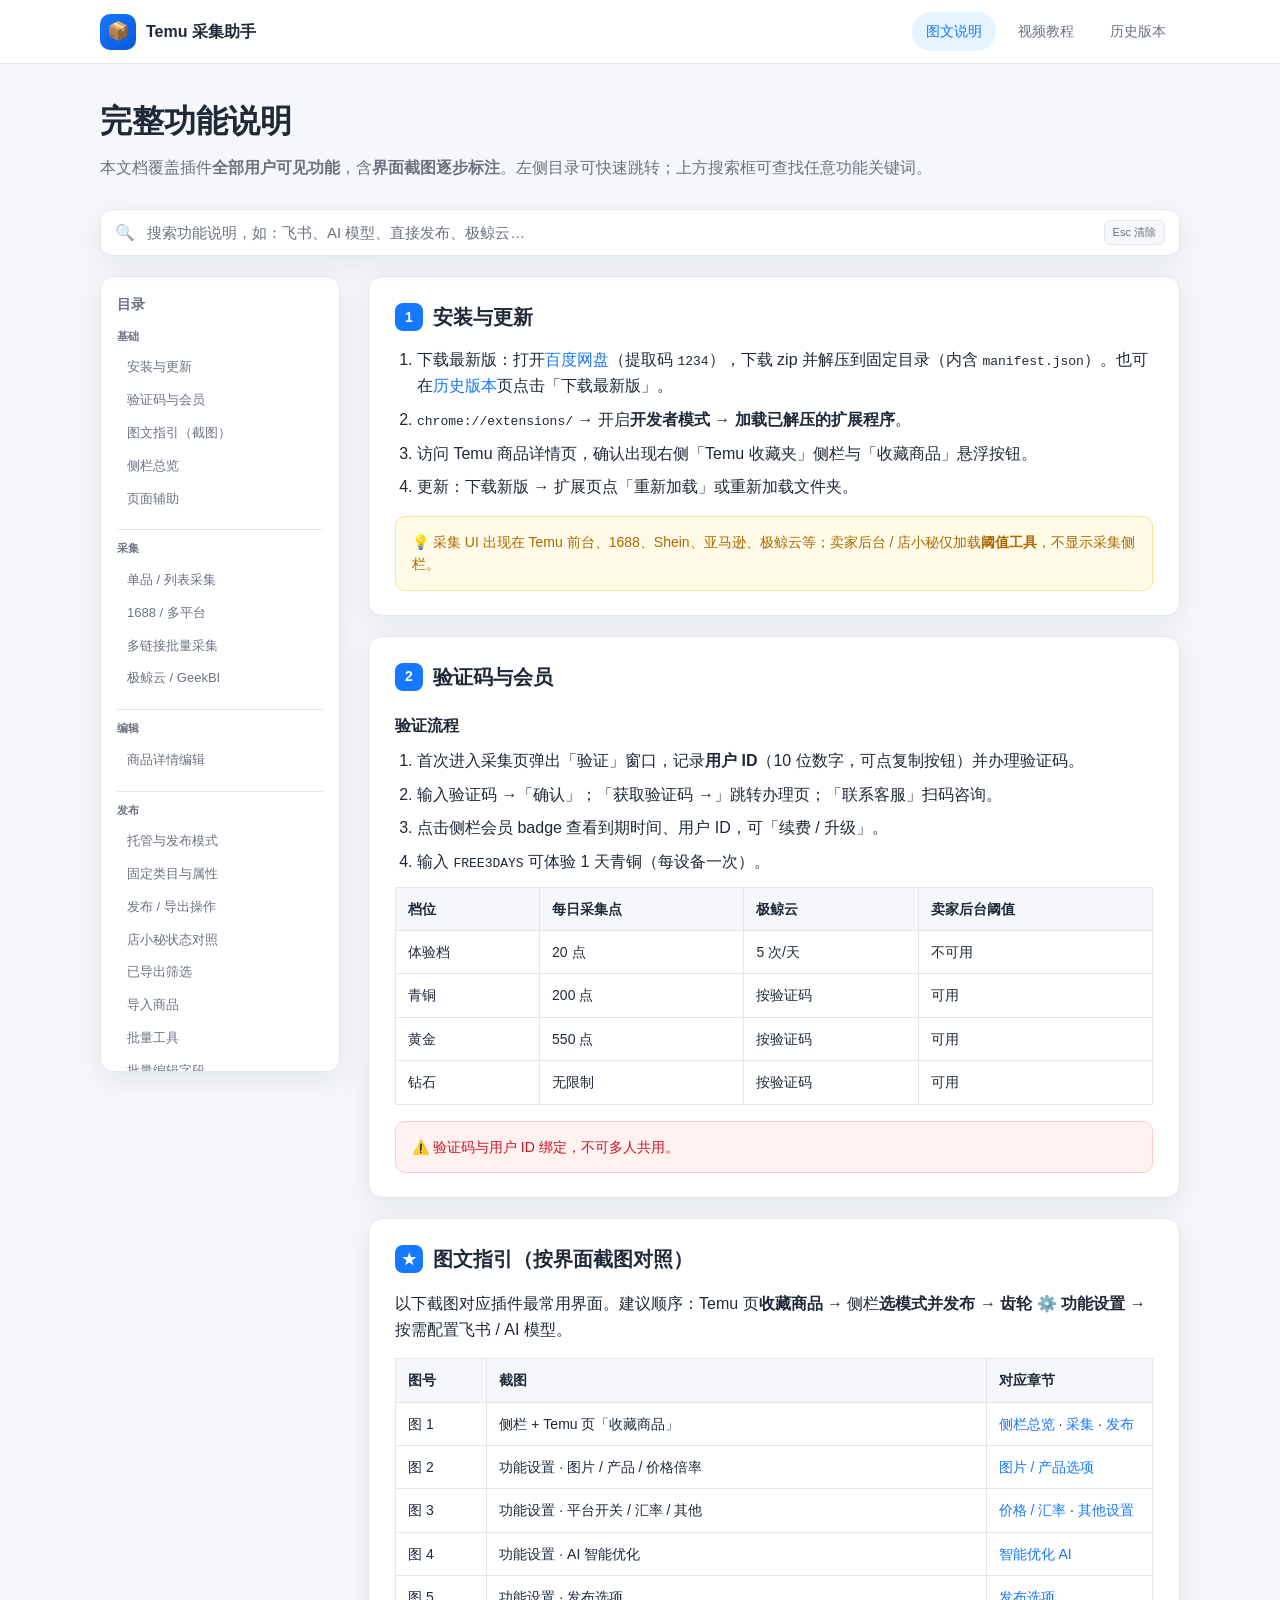
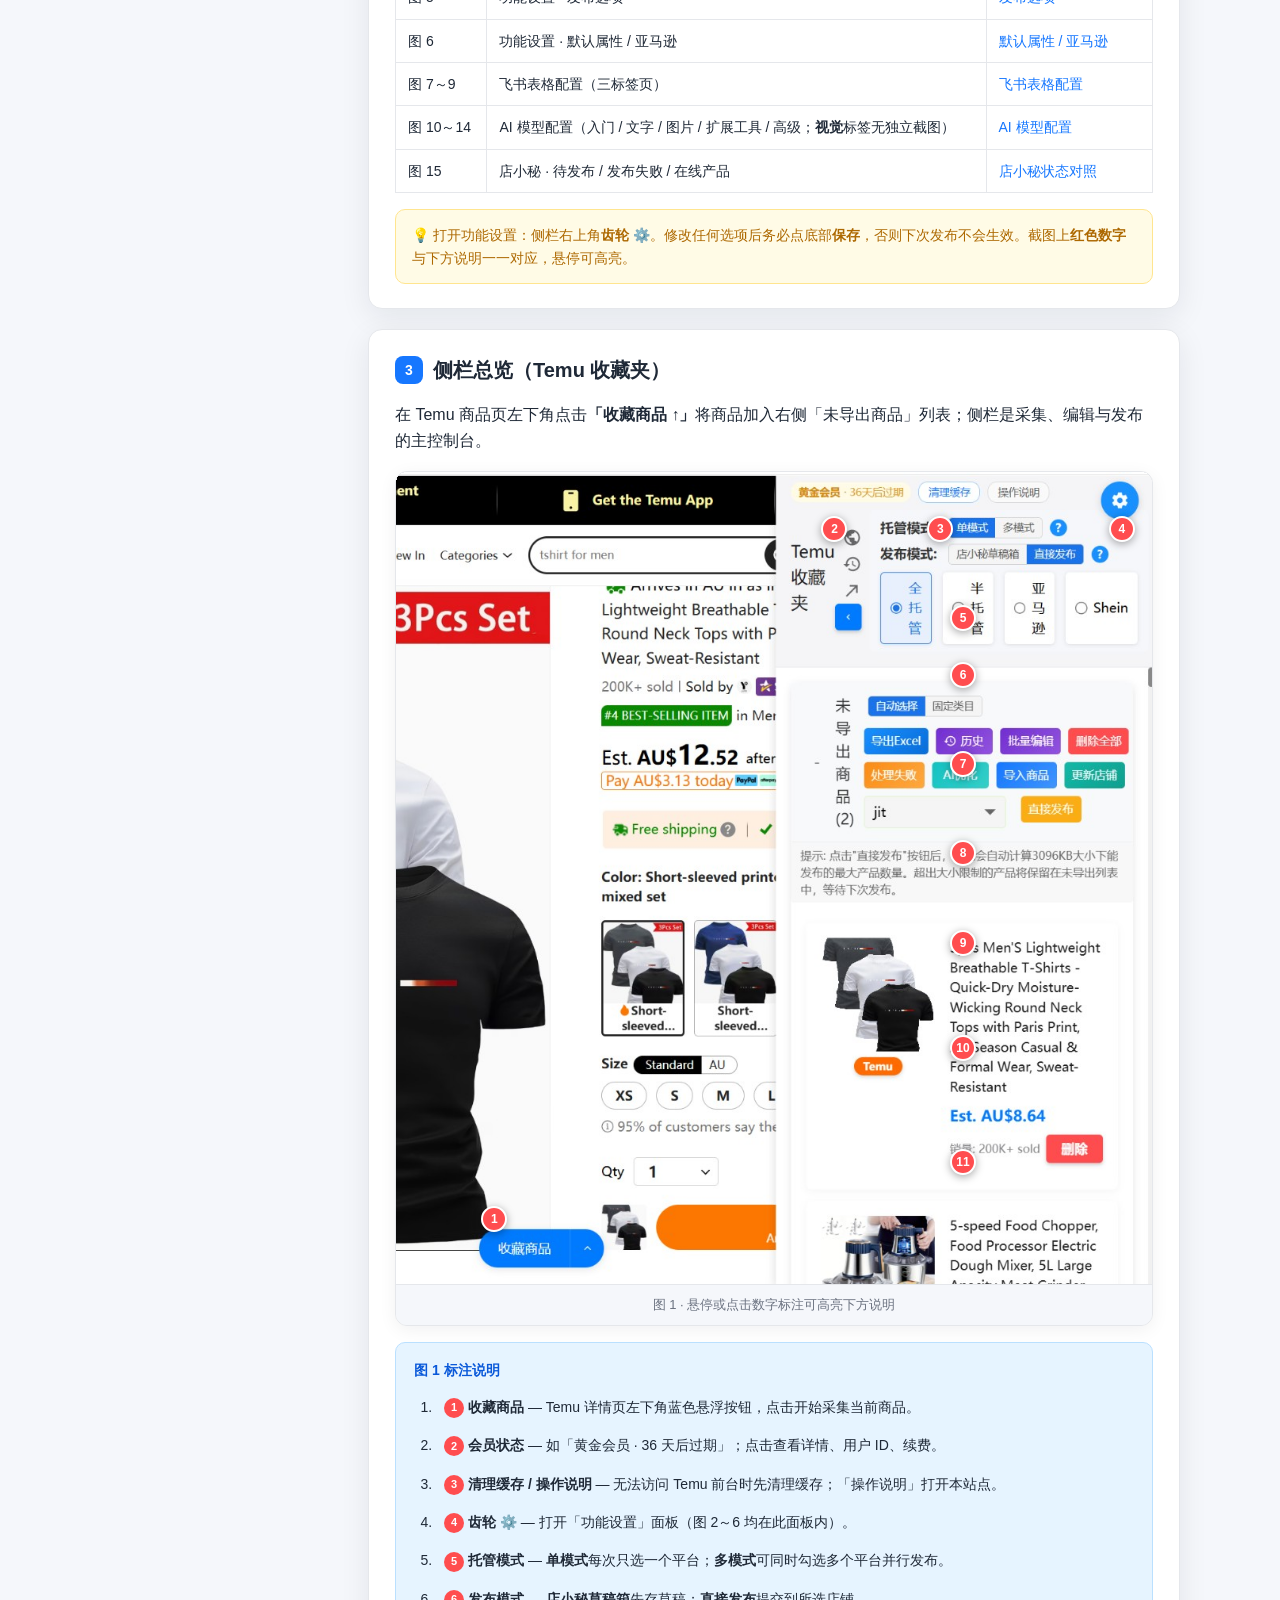
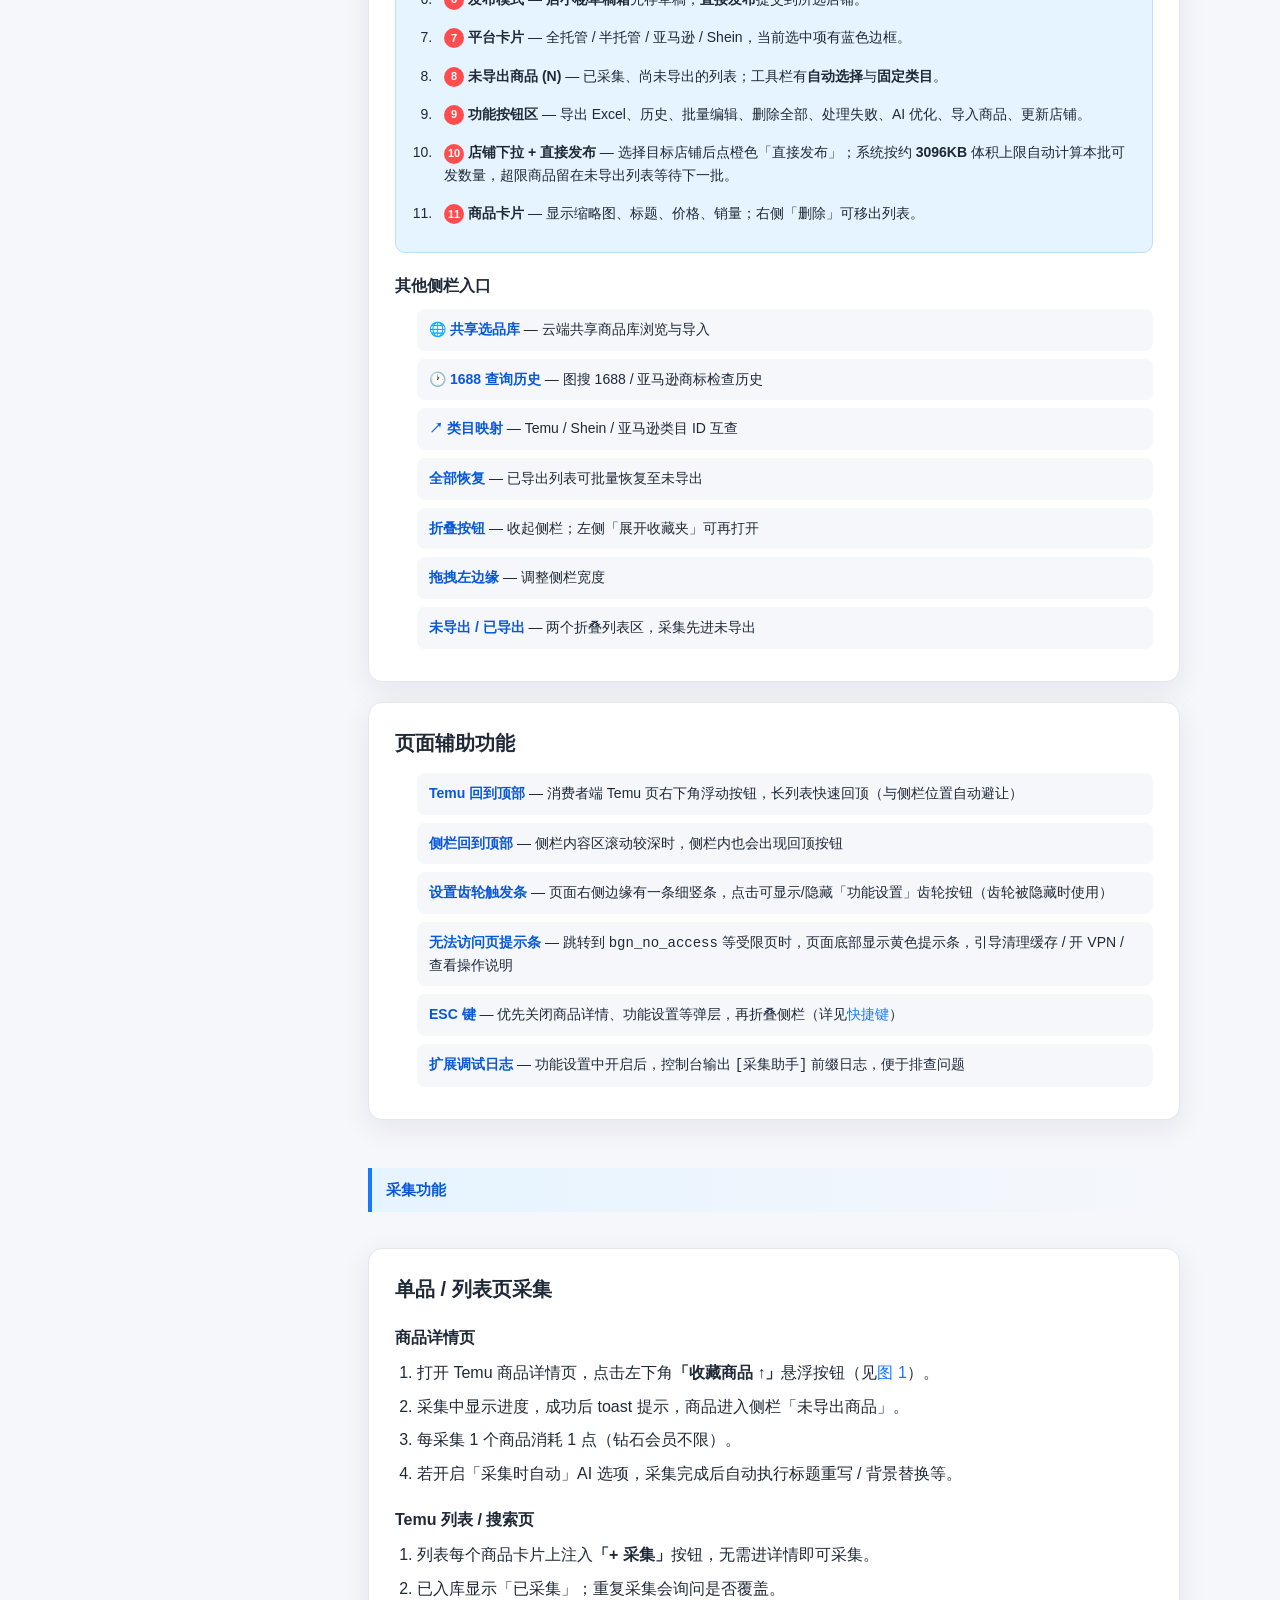
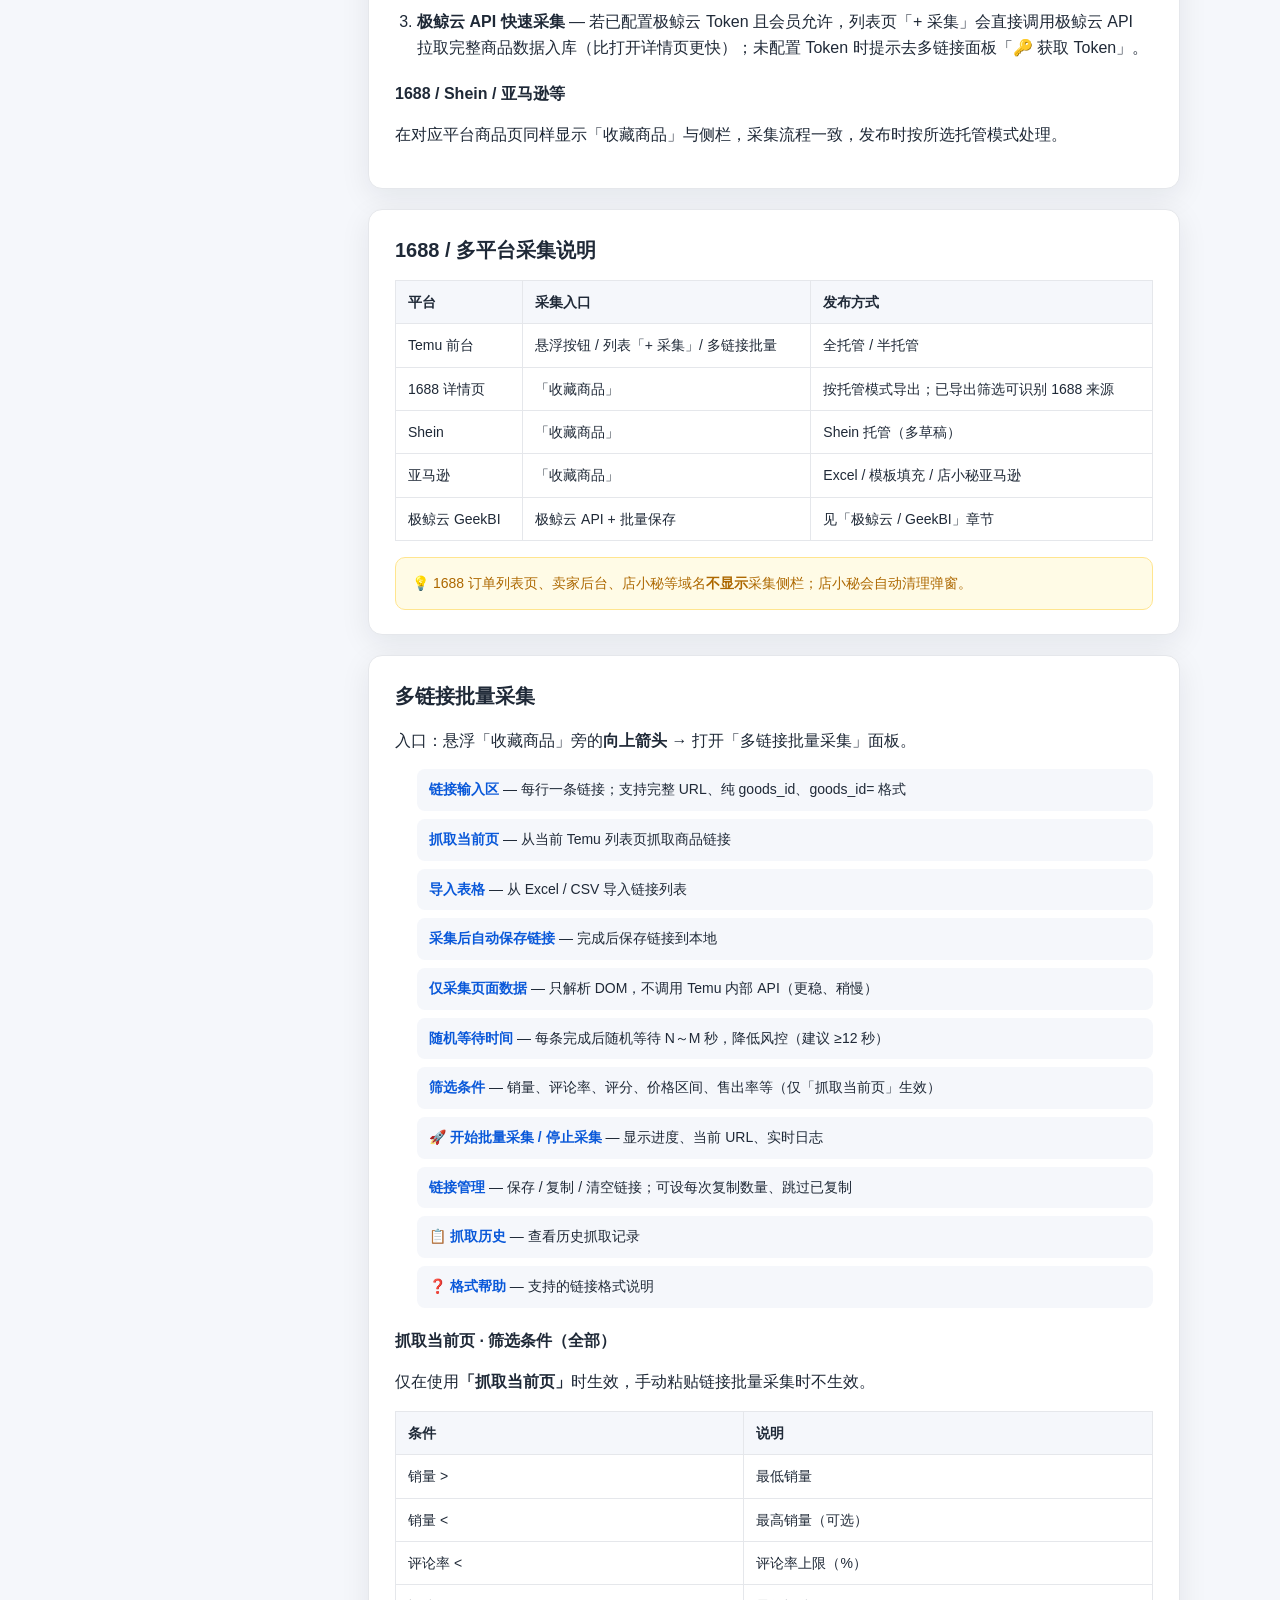
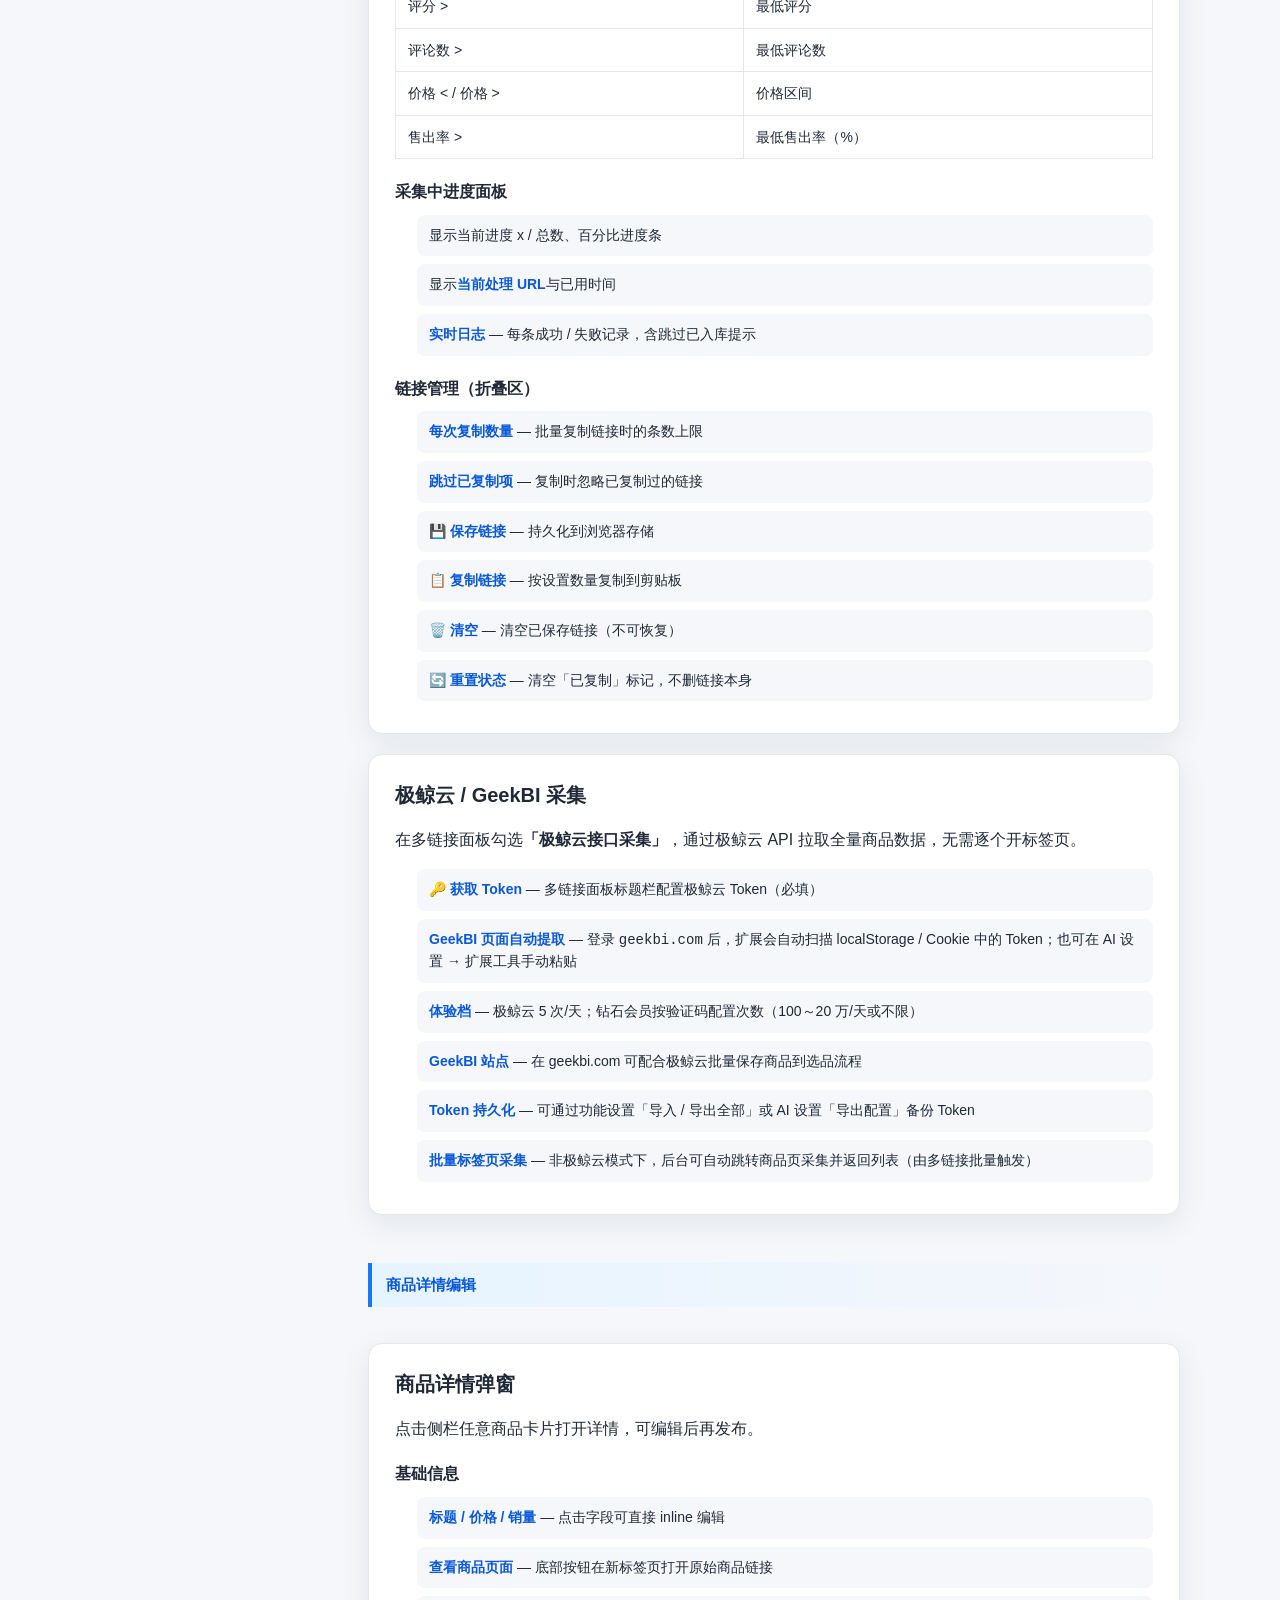
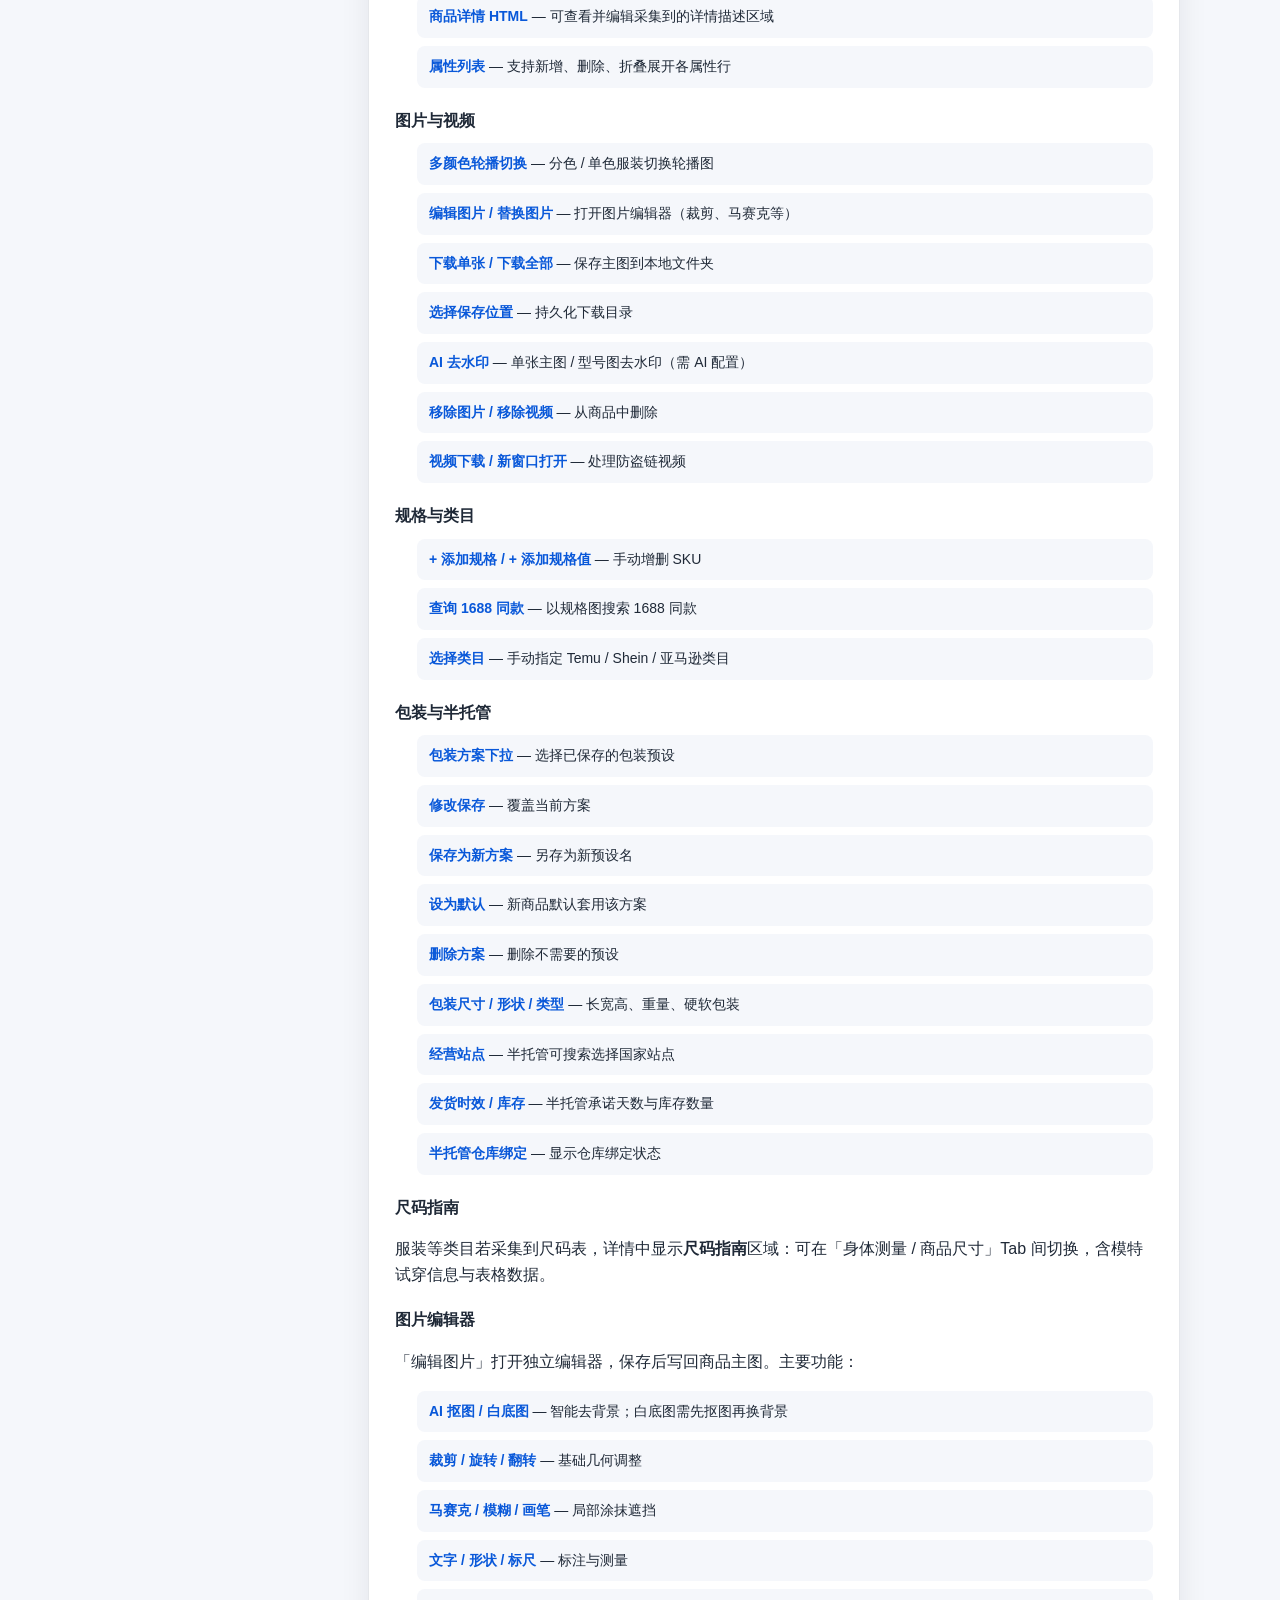
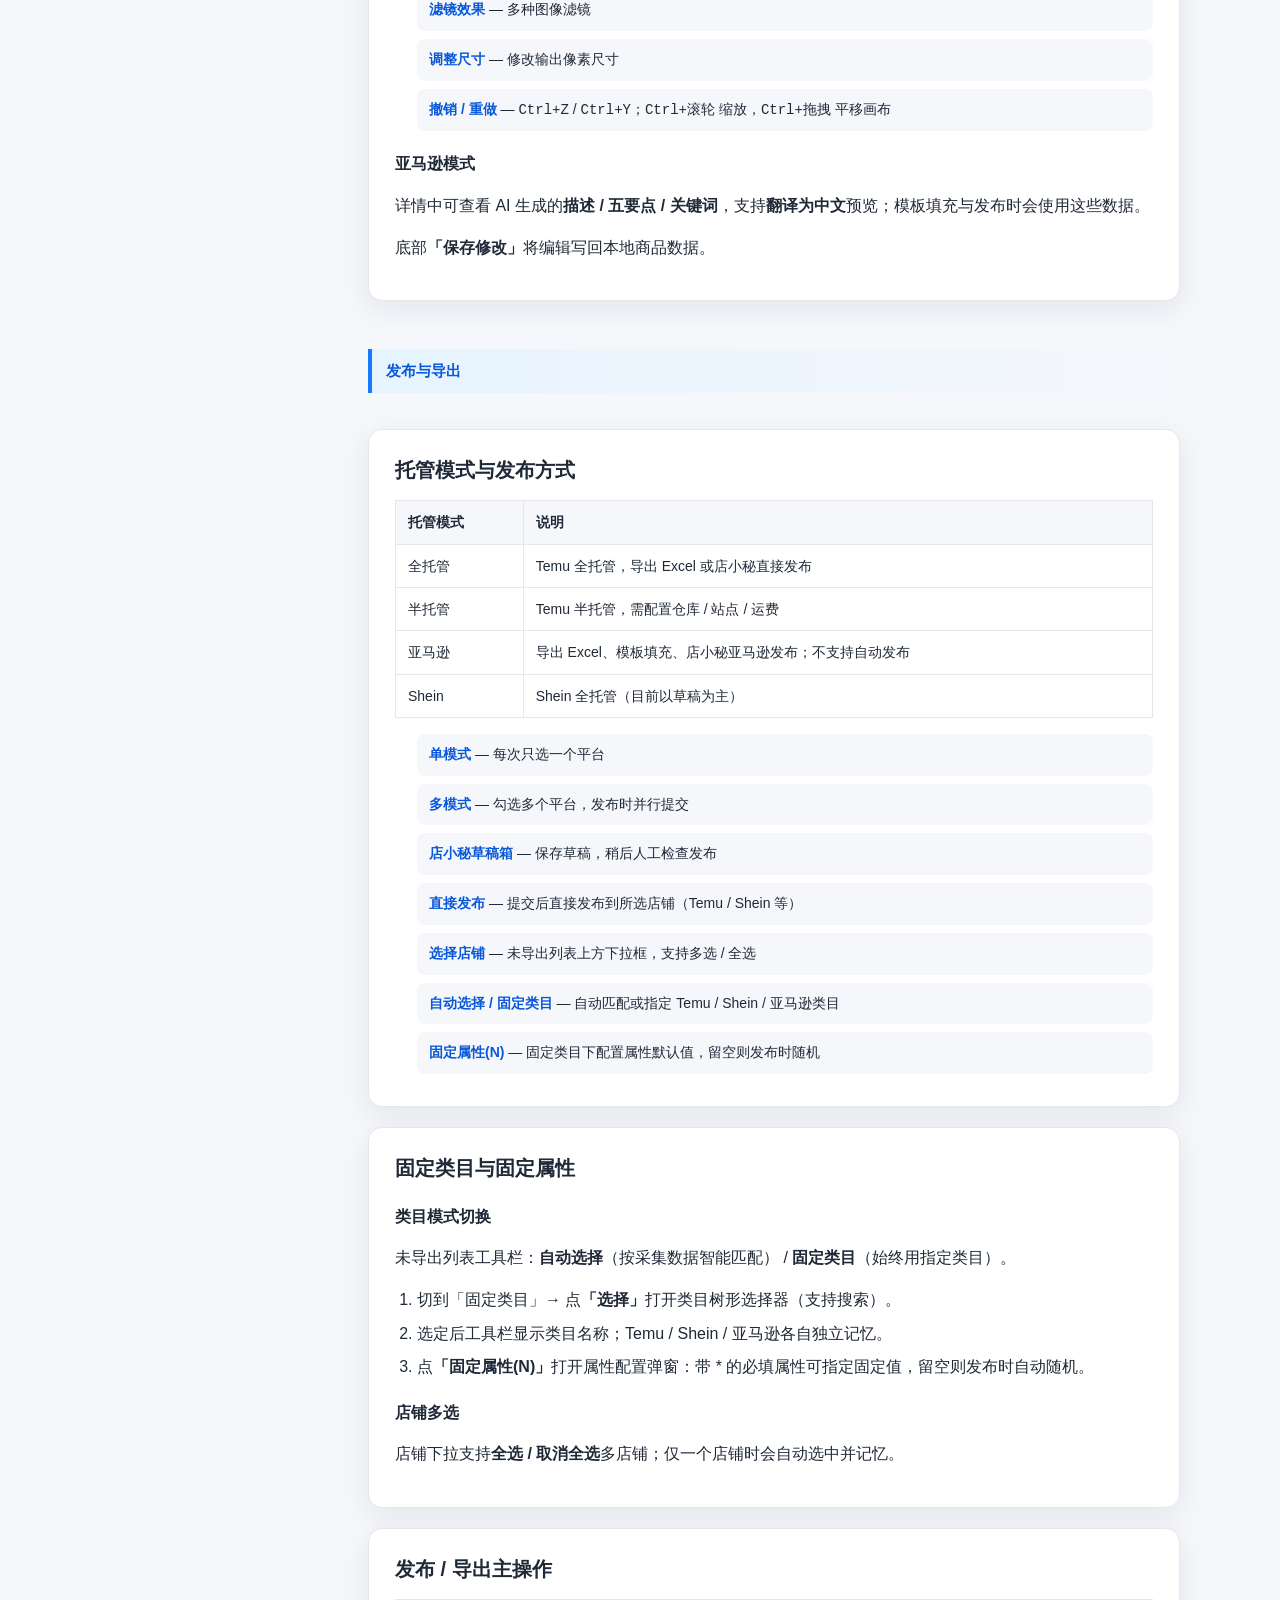
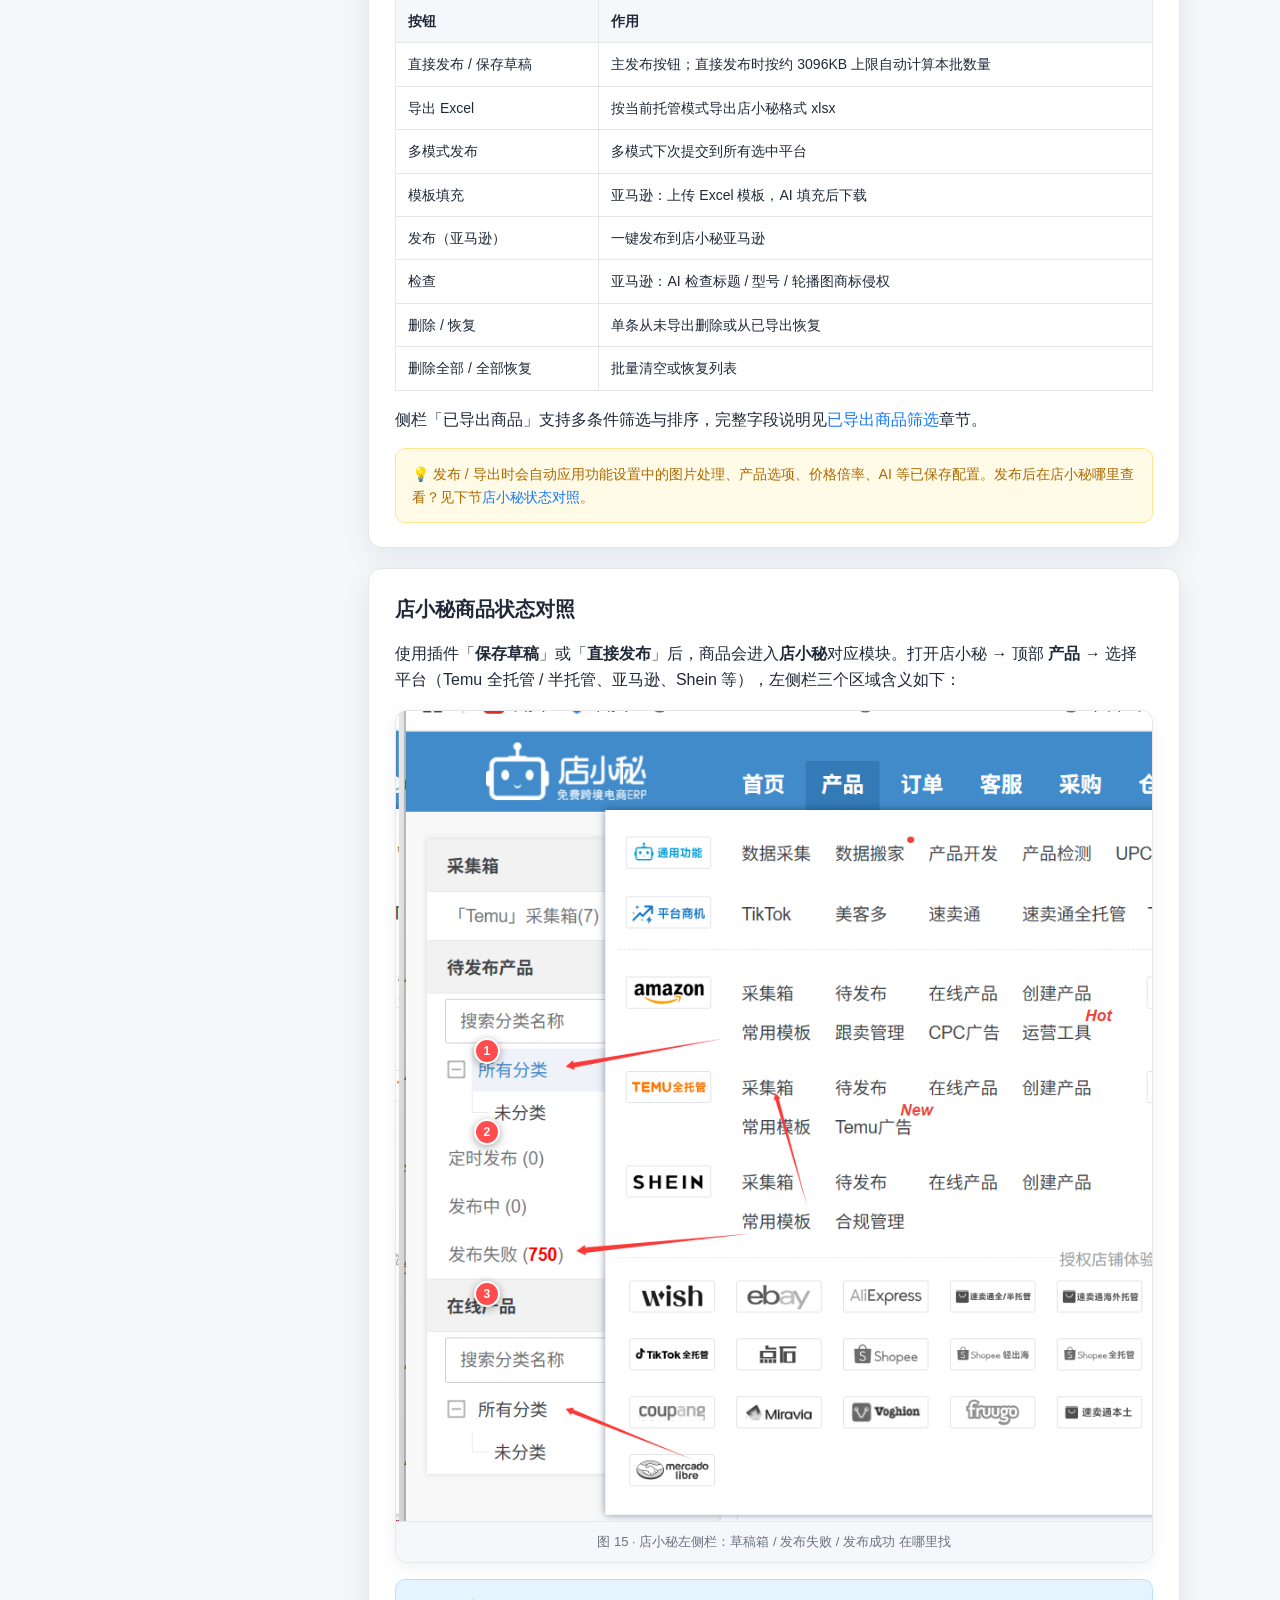
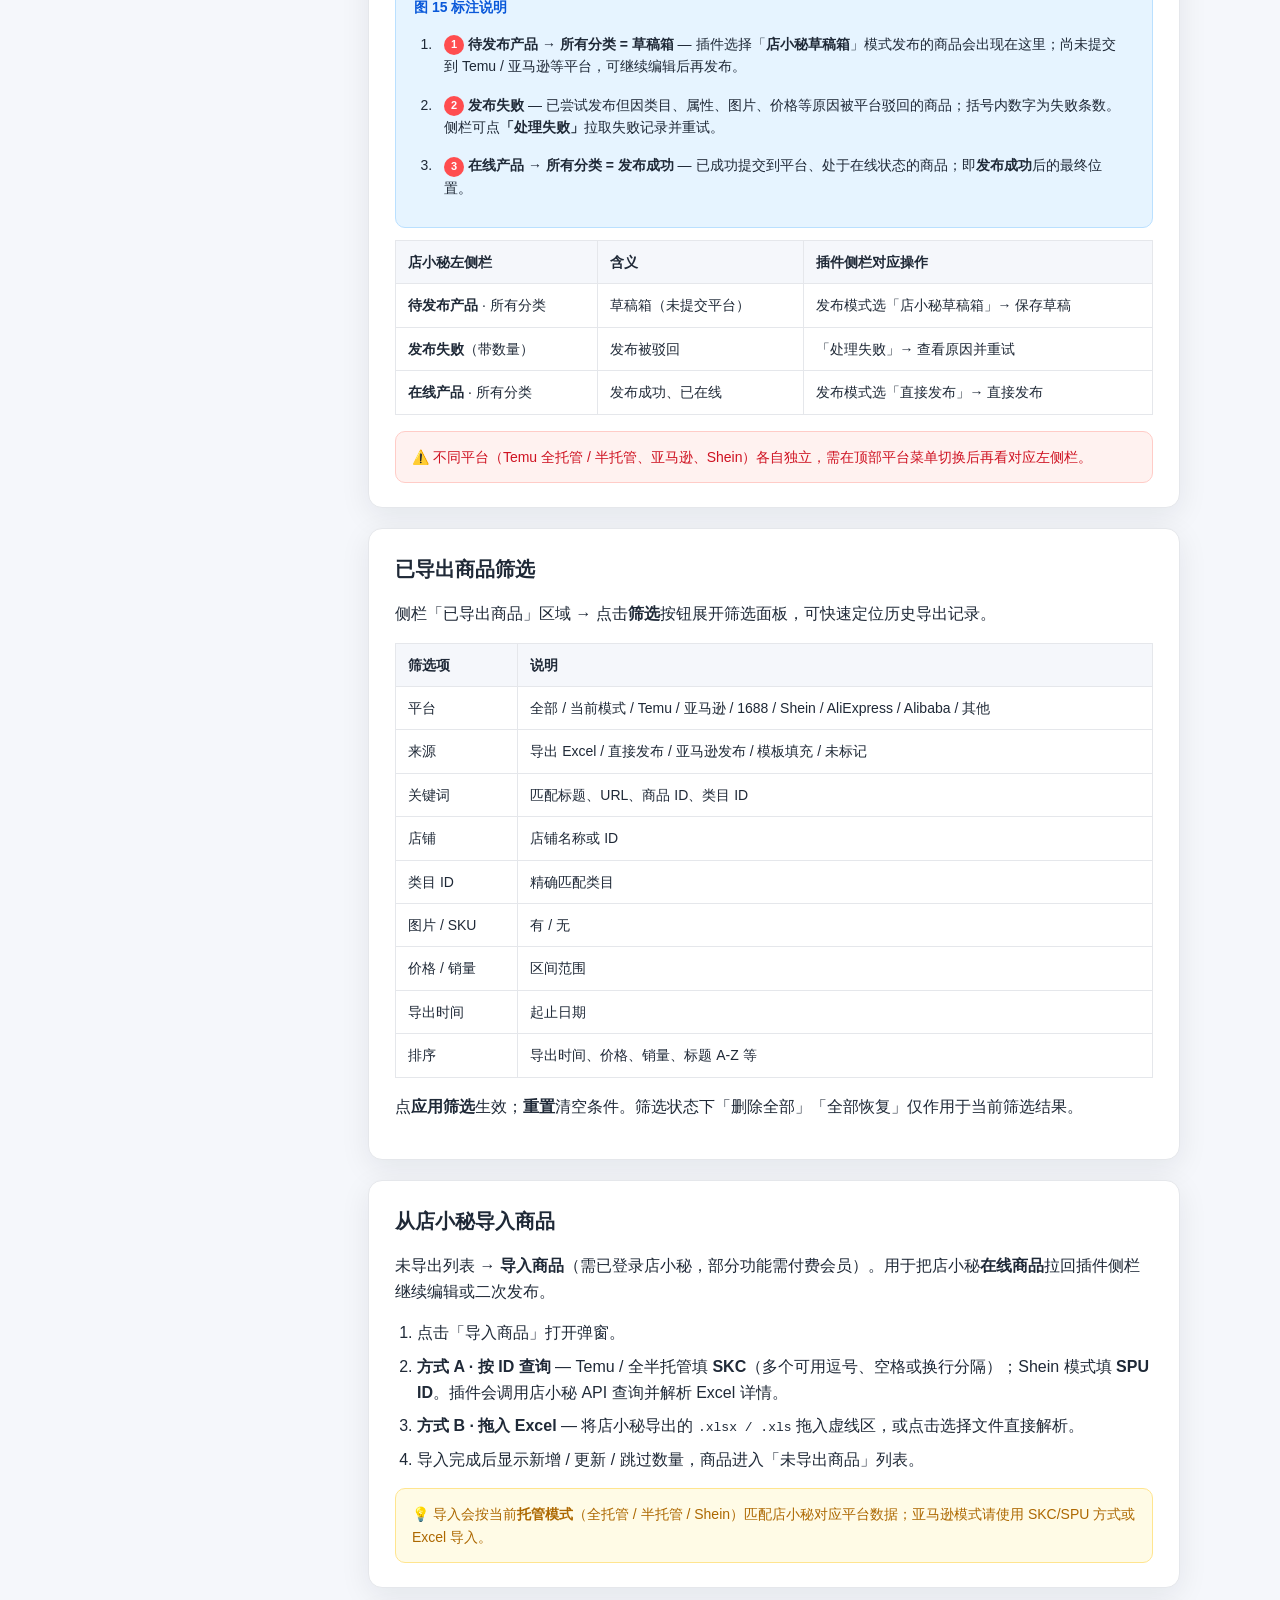
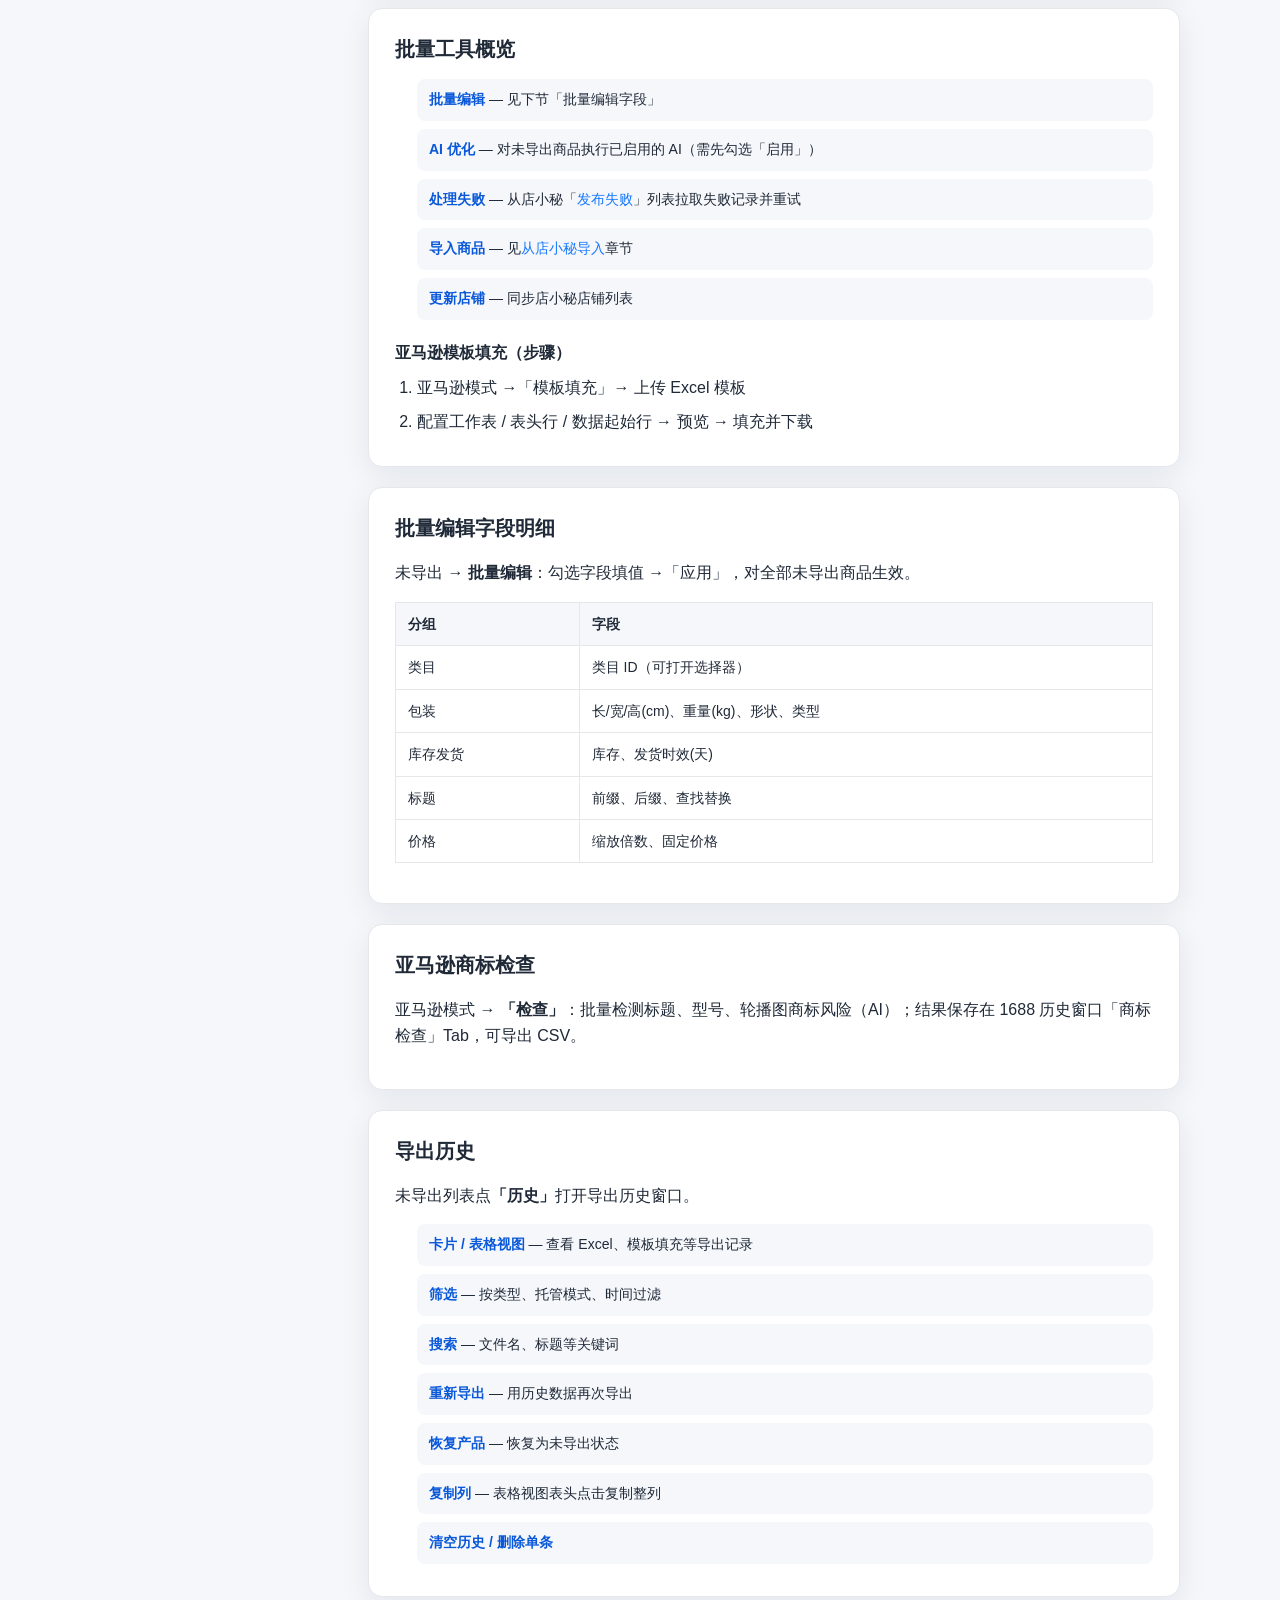
==== guide/article.html @ 50770551 "Initial commit: Temu 采集助手操作说明静态站点 用于 Cloudflare Pages 部署；视频文件保留在本地 assets/videos/。  Co-authored-by: " ====
<!DOCTYPE html>
<html lang="zh-CN">
<head>
  <meta charset="UTF-8" />
  <meta name="viewport" content="width=device-width, initial-scale=1.0" />
  <meta name="description" content="Temu 采集助手完整功能图文说明" />
  <title>完整功能说明 · Temu 采集助手</title>
  <link rel="stylesheet" href="../css/style.css" />
</head>
<body data-page="article">
  <header class="site-header">
    <div class="container">
      <a class="brand" href="../index.html">
        <span class="brand-icon">📦</span>
        <span>Temu 采集助手</span>
      </a>
      <nav class="nav-links">
        <a href="article.html" class="active">图文说明</a>
        <a href="video.html">视频教程</a>
        <a href="../versions/">历史版本</a>
      </nav>
    </div>
  </header>

  <main class="page-main">
    <div class="container">
      <h1 class="page-title">完整功能说明</h1>
      <p class="page-desc">本文档覆盖插件<strong>全部用户可见功能</strong>，含<strong>界面截图逐步标注</strong>。左侧目录可快速跳转；上方搜索框可查找任意功能关键词。</p>

      <div class="guide-search-wrap">
        <div class="guide-search">
          <span class="guide-search-icon" aria-hidden="true">🔍</span>
          <input type="search" id="guide-search-input" class="guide-search-input" placeholder="搜索功能说明，如：飞书、AI 模型、直接发布、极鲸云…" autocomplete="off" enterkeyhint="search" />
          <kbd class="guide-search-kbd">Esc 清除</kbd>
        </div>
        <div class="guide-search-results" id="guide-search-results" hidden></div>
      </div>

      <div class="guide-layout">
        <aside class="guide-toc">
          <h3>目录</h3>
          <div class="toc-group">基础</div>
          <a href="#install">安装与更新</a>
          <a href="#verify">验证码与会员</a>
          <a href="#guide-visual">图文指引（截图）</a>
          <a href="#sidebar">侧栏总览</a>
          <a href="#page-helpers">页面辅助</a>
          <div class="toc-group">采集</div>
          <a href="#collect-single">单品 / 列表采集</a>
          <a href="#collect-multiplatform">1688 / 多平台</a>
          <a href="#collect-batch">多链接批量采集</a>
          <a href="#geekbi">极鲸云 / GeekBI</a>
          <div class="toc-group">编辑</div>
          <a href="#detail">商品详情编辑</a>
          <div class="toc-group">发布</div>
          <a href="#publish-mode">托管与发布模式</a>
          <a href="#fixed-category">固定类目与属性</a>
          <a href="#publish-ops">发布 / 导出操作</a>
          <a href="#dianxiaomi-status">店小秘状态对照</a>
          <a href="#exported-filter">已导出筛选</a>
          <a href="#import-products">导入商品</a>
          <a href="#batch-ops">批量工具</a>
          <a href="#batch-edit-detail">批量编辑字段</a>
          <a href="#trademark-check">商标检查</a>
          <a href="#export-history">导出历史</a>
          <div class="toc-group">索引</div>
          <a href="#feature-index">功能覆盖索引</a>
          <div class="toc-group">设置</div>
          <a href="#settings-image">图片 / 产品选项</a>
          <a href="#settings-price">价格 / 汇率</a>
          <a href="#settings-ai">智能优化 AI</a>
          <a href="#settings-publish">发布选项</a>
          <a href="#settings-attr">默认属性 / 亚马逊</a>
          <a href="#settings-warehouse">半托仓库 / 飞书</a>
          <a href="#feishu-config">飞书表格配置</a>
          <a href="#settings-other">其他设置</a>
          <a href="#ai-panel">AI 模型配置</a>
          <div class="toc-group">工具</div>
          <a href="#product-library">共享选品库</a>
          <a href="#history-1688">1688 / 商标历史</a>
          <a href="#category-mapper">类目 ID 映射</a>
          <a href="#shortcuts">快捷键</a>
          <div class="toc-group">卖家后台</div>
          <a href="#threshold">申报价格阈值</a>
          <div class="toc-group">其他</div>
          <a href="#troubleshoot">常见问题</a>
        </aside>

        <div class="guide-content">

          <!-- ===== 基础 ===== -->
          <section class="guide-block" id="install" data-search="安装 下载 百度网盘 解压 加载扩展">
            <h2><span class="step-num">1</span>安装与更新</h2>
            <ol>
              <li>下载最新版：打开<a href="https://pan.baidu.com/s/1vOCE_M9bs8p2WjL3Edbl8A?pwd=1234" target="_blank" rel="noopener">百度网盘</a>（提取码 <code>1234</code>），下载 zip 并解压到固定目录（内含 <code>manifest.json</code>）。也可在<a href="../versions/">历史版本</a>页点击「下载最新版」。</li>
              <li><code>chrome://extensions/</code> → 开启<strong>开发者模式</strong> → <strong>加载已解压的扩展程序</strong>。</li>
              <li>访问 Temu 商品详情页，确认出现右侧「Temu 收藏夹」侧栏与「收藏商品」悬浮按钮。</li>
              <li>更新：下载新版 → 扩展页点「重新加载」或重新加载文件夹。</li>
            </ol>
            <div class="tip-box">💡 采集 UI 出现在 Temu 前台、1688、Shein、亚马逊、极鲸云等；卖家后台 / 店小秘仅加载<strong>阈值工具</strong>，不显示采集侧栏。</div>
          </section>

          <section class="guide-block" id="verify">
            <h2><span class="step-num">2</span>验证码与会员</h2>
            <h3 class="guide-sub">验证流程</h3>
            <ol>
              <li>首次进入采集页弹出「验证」窗口，记录<strong>用户 ID</strong>（10 位数字，可点复制按钮）并办理验证码。</li>
              <li>输入验证码 →「确认」；「获取验证码 →」跳转办理页；「联系客服」扫码咨询。</li>
              <li>点击侧栏会员 badge 查看到期时间、用户 ID，可「续费 / 升级」。</li>
              <li>输入 <code>FREE3DAYS</code> 可体验 1 天青铜（每设备一次）。</li>
            </ol>
            <table class="guide-table">
              <thead><tr><th>档位</th><th>每日采集点</th><th>极鲸云</th><th>卖家后台阈值</th></tr></thead>
              <tbody>
                <tr><td>体验档</td><td>20 点</td><td>5 次/天</td><td>不可用</td></tr>
                <tr><td>青铜</td><td>200 点</td><td>按验证码</td><td>可用</td></tr>
                <tr><td>黄金</td><td>550 点</td><td>按验证码</td><td>可用</td></tr>
                <tr><td>钻石</td><td>无限制</td><td>按验证码</td><td>可用</td></tr>
              </tbody>
            </table>
            <div class="warn-box">⚠️ 验证码与用户 ID 绑定，不可多人共用。</div>
          </section>

          <section class="guide-block" id="guide-visual">
            <h2><span class="step-num">★</span>图文指引（按界面截图对照）</h2>
            <p>以下截图对应插件最常用界面。建议顺序：Temu 页<strong>收藏商品</strong> → 侧栏<strong>选模式并发布</strong> → <strong>齿轮 ⚙️ 功能设置</strong> → 按需配置飞书 / AI 模型。</p>
            <table class="guide-table">
              <thead><tr><th>图号</th><th>截图</th><th>对应章节</th></tr></thead>
              <tbody>
                <tr><td>图 1</td><td>侧栏 + Temu 页「收藏商品」</td><td><a href="#sidebar">侧栏总览</a> · <a href="#collect-single">采集</a> · <a href="#publish-ops">发布</a></td></tr>
                <tr><td>图 2</td><td>功能设置 · 图片 / 产品 / 价格倍率</td><td><a href="#settings-image">图片 / 产品选项</a></td></tr>
                <tr><td>图 3</td><td>功能设置 · 平台开关 / 汇率 / 其他</td><td><a href="#settings-price">价格 / 汇率</a> · <a href="#settings-other">其他设置</a></td></tr>
                <tr><td>图 4</td><td>功能设置 · AI 智能优化</td><td><a href="#settings-ai">智能优化 AI</a></td></tr>
                <tr><td>图 5</td><td>功能设置 · 发布选项</td><td><a href="#settings-publish">发布选项</a></td></tr>
                <tr><td>图 6</td><td>功能设置 · 默认属性 / 亚马逊</td><td><a href="#settings-attr">默认属性 / 亚马逊</a></td></tr>
                <tr><td>图 7～9</td><td>飞书表格配置（三标签页）</td><td><a href="#feishu-config">飞书表格配置</a></td></tr>
                <tr><td>图 10～14</td><td>AI 模型配置（入门 / 文字 / 图片 / 扩展工具 / 高级；<strong>视觉</strong>标签无独立截图）</td><td><a href="#ai-panel">AI 模型配置</a></td></tr>
                <tr><td>图 15</td><td>店小秘 · 待发布 / 发布失败 / 在线产品</td><td><a href="#dianxiaomi-status">店小秘状态对照</a></td></tr>
              </tbody>
            </table>
            <div class="tip-box">💡 打开功能设置：侧栏右上角<strong>齿轮 ⚙️</strong>。修改任何选项后务必点底部<strong>保存</strong>，否则下次发布不会生效。截图上<strong>红色数字</strong>与下方说明一一对应，悬停可高亮。</div>
          </section>

          <section class="guide-block" id="sidebar">
            <h2><span class="step-num">3</span>侧栏总览（Temu 收藏夹）</h2>
            <p>在 Temu 商品页左下角点击<strong>「收藏商品 ↑」</strong>将商品加入右侧「未导出商品」列表；侧栏是采集、编辑与发布的主控制台。</p>
            <figure class="guide-figure" data-figure="fig1">
              <div class="guide-figure-media">
                <img src="../assets/guide/01-sidepanel.png" alt="Temu 收藏夹侧栏与收藏商品按钮" loading="lazy" />
                <span class="guide-pin" style="left:13%;top:92%" data-pin="1">1</span>
                <span class="guide-pin" style="left:58%;top:7%" data-pin="2">2</span>
                <span class="guide-pin" style="left:72%;top:7%" data-pin="3">3</span>
                <span class="guide-pin" style="left:96%;top:7%" data-pin="4">4</span>
                <span class="guide-pin" style="left:75%;top:18%" data-pin="5">5</span>
                <span class="guide-pin" style="left:75%;top:25%" data-pin="6">6</span>
                <span class="guide-pin" style="left:75%;top:36%" data-pin="7">7</span>
                <span class="guide-pin" style="left:75%;top:47%" data-pin="8">8</span>
                <span class="guide-pin" style="left:75%;top:58%" data-pin="9">9</span>
                <span class="guide-pin" style="left:75%;top:71%" data-pin="10">10</span>
                <span class="guide-pin" style="left:75%;top:85%" data-pin="11">11</span>
              </div>
              <figcaption class="guide-caption">图 1 · 悬停或点击数字标注可高亮下方说明</figcaption>
            </figure>
            <div class="guide-callout">
              <div class="guide-callout-title">图 1 标注说明</div>
              <ol class="guide-pin-list" data-figure="fig1">
                <li id="fig1-pin-1" data-pin="1"><strong><span class="pin-num">1</span>收藏商品</strong> — Temu 详情页左下角蓝色悬浮按钮，点击开始采集当前商品。</li>
                <li id="fig1-pin-2" data-pin="2"><strong><span class="pin-num">2</span>会员状态</strong> — 如「黄金会员 · 36 天后过期」；点击查看详情、用户 ID、续费。</li>
                <li id="fig1-pin-3" data-pin="3"><strong><span class="pin-num">3</span>清理缓存 / 操作说明</strong> — 无法访问 Temu 前台时先清理缓存；「操作说明」打开本站点。</li>
                <li id="fig1-pin-4" data-pin="4"><strong><span class="pin-num">4</span>齿轮 ⚙️</strong> — 打开「功能设置」面板（图 2～6 均在此面板内）。</li>
                <li id="fig1-pin-5" data-pin="5"><strong><span class="pin-num">5</span>托管模式</strong> — <strong>单模式</strong>每次只选一个平台；<strong>多模式</strong>可同时勾选多个平台并行发布。</li>
                <li id="fig1-pin-6" data-pin="6"><strong><span class="pin-num">6</span>发布模式</strong> — <strong>店小秘草稿箱</strong>先存草稿；<strong>直接发布</strong>提交到所选店铺。</li>
                <li id="fig1-pin-7" data-pin="7"><strong><span class="pin-num">7</span>平台卡片</strong> — 全托管 / 半托管 / 亚马逊 / Shein，当前选中项有蓝色边框。</li>
                <li id="fig1-pin-8" data-pin="8"><strong><span class="pin-num">8</span>未导出商品 (N)</strong> — 已采集、尚未导出的列表；工具栏有<strong>自动选择</strong>与<strong>固定类目</strong>。</li>
                <li id="fig1-pin-9" data-pin="9"><strong><span class="pin-num">9</span>功能按钮区</strong> — 导出 Excel、历史、批量编辑、删除全部、处理失败、AI 优化、导入商品、更新店铺。</li>
                <li id="fig1-pin-10" data-pin="10"><strong><span class="pin-num">10</span>店铺下拉 + 直接发布</strong> — 选择目标店铺后点橙色「直接发布」；系统按约 <strong>3096KB</strong> 体积上限自动计算本批可发数量，超限商品留在未导出列表等待下一批。</li>
                <li id="fig1-pin-11" data-pin="11"><strong><span class="pin-num">11</span>商品卡片</strong> — 显示缩略图、标题、价格、销量；右侧「删除」可移出列表。</li>
              </ol>
            </div>
            <h3 class="guide-sub">其他侧栏入口</h3>
            <ul class="feature-list">
              <li><strong>🌐 共享选品库</strong> — 云端共享商品库浏览与导入</li>
              <li><strong>🕐 1688 查询历史</strong> — 图搜 1688 / 亚马逊商标检查历史</li>
              <li><strong>↗ 类目映射</strong> — Temu / Shein / 亚马逊类目 ID 互查</li>
              <li><strong>全部恢复</strong> — 已导出列表可批量恢复至未导出</li>
              <li><strong>折叠按钮</strong> — 收起侧栏；左侧「展开收藏夹」可再打开</li>
              <li><strong>拖拽左边缘</strong> — 调整侧栏宽度</li>
              <li><strong>未导出 / 已导出</strong> — 两个折叠列表区，采集先进未导出</li>
            </ul>
          </section>

          <section class="guide-block" id="page-helpers">
            <h2>页面辅助功能</h2>
            <ul class="feature-list">
              <li><strong>Temu 回到顶部</strong> — 消费者端 Temu 页右下角浮动按钮，长列表快速回顶（与侧栏位置自动避让）</li>
              <li><strong>侧栏回到顶部</strong> — 侧栏内容区滚动较深时，侧栏内也会出现回顶按钮</li>
              <li><strong>设置齿轮触发条</strong> — 页面右侧边缘有一条细竖条，点击可显示/隐藏「功能设置」齿轮按钮（齿轮被隐藏时使用）</li>
              <li><strong>无法访问页提示条</strong> — 跳转到 <code>bgn_no_access</code> 等受限页时，页面底部显示黄色提示条，引导清理缓存 / 开 VPN / 查看操作说明</li>
              <li><strong>ESC 键</strong> — 优先关闭商品详情、功能设置等弹层，再折叠侧栏（详见<a href="#shortcuts">快捷键</a>）</li>
              <li><strong>扩展调试日志</strong> — 功能设置中开启后，控制台输出 <code>[采集助手]</code> 前缀日志，便于排查问题</li>
            </ul>
          </section>

          <div class="guide-category">采集功能</div>

          <section class="guide-block" id="collect-single">
            <h2>单品 / 列表页采集</h2>
            <h3 class="guide-sub">商品详情页</h3>
            <ol>
              <li>打开 Temu 商品详情页，点击左下角<strong>「收藏商品 ↑」</strong>悬浮按钮（见<a href="#sidebar">图 1</a>）。</li>
              <li>采集中显示进度，成功后 toast 提示，商品进入侧栏「未导出商品」。</li>
              <li>每采集 1 个商品消耗 1 点（钻石会员不限）。</li>
              <li>若开启「采集时自动」AI 选项，采集完成后自动执行标题重写 / 背景替换等。</li>
            </ol>
            <h3 class="guide-sub">Temu 列表 / 搜索页</h3>
            <ol>
              <li>列表每个商品卡片上注入<strong>「+ 采集」</strong>按钮，无需进详情即可采集。</li>
              <li>已入库显示「已采集」；重复采集会询问是否覆盖。</li>
              <li><strong>极鲸云 API 快速采集</strong> — 若已配置极鲸云 Token 且会员允许，列表页「+ 采集」会直接调用极鲸云 API 拉取完整商品数据入库（比打开详情页更快）；未配置 Token 时提示去多链接面板「🔑 获取 Token」。</li>
            </ol>
            <h3 class="guide-sub">1688 / Shein / 亚马逊等</h3>
            <p>在对应平台商品页同样显示「收藏商品」与侧栏，采集流程一致，发布时按所选托管模式处理。</p>
          </section>

          <section class="guide-block" id="collect-multiplatform">
            <h2>1688 / 多平台采集说明</h2>
            <table class="guide-table">
              <thead><tr><th>平台</th><th>采集入口</th><th>发布方式</th></tr></thead>
              <tbody>
                <tr><td>Temu 前台</td><td>悬浮按钮 / 列表「+ 采集」/ 多链接批量</td><td>全托管 / 半托管</td></tr>
                <tr><td>1688 详情页</td><td>「收藏商品」</td><td>按托管模式导出；已导出筛选可识别 1688 来源</td></tr>
                <tr><td>Shein</td><td>「收藏商品」</td><td>Shein 托管（多草稿）</td></tr>
                <tr><td>亚马逊</td><td>「收藏商品」</td><td>Excel / 模板填充 / 店小秘亚马逊</td></tr>
                <tr><td>极鲸云 GeekBI</td><td>极鲸云 API + 批量保存</td><td>见「极鲸云 / GeekBI」章节</td></tr>
              </tbody>
            </table>
            <div class="tip-box">💡 1688 订单列表页、卖家后台、店小秘等域名<strong>不显示</strong>采集侧栏；店小秘会自动清理弹窗。</div>
          </section>

          <section class="guide-block" id="collect-batch">
            <h2>多链接批量采集</h2>
            <p>入口：悬浮「收藏商品」旁的<strong>向上箭头</strong> → 打开「多链接批量采集」面板。</p>
            <ul class="feature-list">
              <li><strong>链接输入区</strong> — 每行一条链接；支持完整 URL、纯 goods_id、goods_id= 格式</li>
              <li><strong>抓取当前页</strong> — 从当前 Temu 列表页抓取商品链接</li>
              <li><strong>导入表格</strong> — 从 Excel / CSV 导入链接列表</li>
              <li><strong>采集后自动保存链接</strong> — 完成后保存链接到本地</li>
              <li><strong>仅采集页面数据</strong> — 只解析 DOM，不调用 Temu 内部 API（更稳、稍慢）</li>
              <li><strong>随机等待时间</strong> — 每条完成后随机等待 N～M 秒，降低风控（建议 ≥12 秒）</li>
              <li><strong>筛选条件</strong> — 销量、评论率、评分、价格区间、售出率等（仅「抓取当前页」生效）</li>
              <li><strong>🚀 开始批量采集 / 停止采集</strong> — 显示进度、当前 URL、实时日志</li>
              <li><strong>链接管理</strong> — 保存 / 复制 / 清空链接；可设每次复制数量、跳过已复制</li>
              <li><strong>📋 抓取历史</strong> — 查看历史抓取记录</li>
              <li><strong>❓ 格式帮助</strong> — 支持的链接格式说明</li>
            </ul>
            <h3 class="guide-sub">抓取当前页 · 筛选条件（全部）</h3>
            <p>仅在使用<strong>「抓取当前页」</strong>时生效，手动粘贴链接批量采集时不生效。</p>
            <table class="guide-table">
              <thead><tr><th>条件</th><th>说明</th></tr></thead>
              <tbody>
                <tr><td>销量 &gt;</td><td>最低销量</td></tr>
                <tr><td>销量 &lt;</td><td>最高销量（可选）</td></tr>
                <tr><td>评论率 &lt;</td><td>评论率上限（%）</td></tr>
                <tr><td>评分 &gt;</td><td>最低评分</td></tr>
                <tr><td>评论数 &gt;</td><td>最低评论数</td></tr>
                <tr><td>价格 &lt; / 价格 &gt;</td><td>价格区间</td></tr>
                <tr><td>售出率 &gt;</td><td>最低售出率（%）</td></tr>
              </tbody>
            </table>
            <h3 class="guide-sub">采集中进度面板</h3>
            <ul class="feature-list">
              <li>显示当前进度 x / 总数、百分比进度条</li>
              <li>显示<strong>当前处理 URL</strong>与已用时间</li>
              <li><strong>实时日志</strong> — 每条成功 / 失败记录，含跳过已入库提示</li>
            </ul>
            <h3 class="guide-sub">链接管理（折叠区）</h3>
            <ul class="feature-list">
              <li><strong>每次复制数量</strong> — 批量复制链接时的条数上限</li>
              <li><strong>跳过已复制项</strong> — 复制时忽略已复制过的链接</li>
              <li><strong>💾 保存链接</strong> — 持久化到浏览器存储</li>
              <li><strong>📋 复制链接</strong> — 按设置数量复制到剪贴板</li>
              <li><strong>🗑️ 清空</strong> — 清空已保存链接（不可恢复）</li>
              <li><strong>🔄 重置状态</strong> — 清空「已复制」标记，不删链接本身</li>
            </ul>
          </section>

          <section class="guide-block" id="geekbi">
            <h2>极鲸云 / GeekBI 采集</h2>
            <p>在多链接面板勾选<strong>「极鲸云接口采集」</strong>，通过极鲸云 API 拉取全量商品数据，无需逐个开标签页。</p>
            <ul class="feature-list">
              <li><strong>🔑 获取 Token</strong> — 多链接面板标题栏配置极鲸云 Token（必填）</li>
              <li><strong>GeekBI 页面自动提取</strong> — 登录 <code>geekbi.com</code> 后，扩展会自动扫描 localStorage / Cookie 中的 Token；也可在 AI 设置 → 扩展工具手动粘贴</li>
              <li><strong>体验档</strong> — 极鲸云 5 次/天；钻石会员按验证码配置次数（100～20 万/天或不限）</li>
              <li><strong>GeekBI 站点</strong> — 在 geekbi.com 可配合极鲸云批量保存商品到选品流程</li>
              <li><strong>Token 持久化</strong> — 可通过功能设置「导入 / 导出全部」或 AI 设置「导出配置」备份 Token</li>
              <li><strong>批量标签页采集</strong> — 非极鲸云模式下，后台可自动跳转商品页采集并返回列表（由多链接批量触发）</li>
            </ul>
          </section>

          <div class="guide-category">商品详情编辑</div>

          <section class="guide-block" id="detail" data-search="商品详情 编辑 标题 价格 属性 1688同款 图片编辑器 抠图">
            <h2>商品详情弹窗</h2>
            <p>点击侧栏任意商品卡片打开详情，可编辑后再发布。</p>
            <h3 class="guide-sub">基础信息</h3>
            <ul class="feature-list">
              <li><strong>标题 / 价格 / 销量</strong> — 点击字段可直接 inline 编辑</li>
              <li><strong>查看商品页面</strong> — 底部按钮在新标签页打开原始商品链接</li>
              <li><strong>商品详情 HTML</strong> — 可查看并编辑采集到的详情描述区域</li>
              <li><strong>属性列表</strong> — 支持新增、删除、折叠展开各属性行</li>
            </ul>
            <h3 class="guide-sub">图片与视频</h3>
            <ul class="feature-list">
              <li><strong>多颜色轮播切换</strong> — 分色 / 单色服装切换轮播图</li>
              <li><strong>编辑图片 / 替换图片</strong> — 打开图片编辑器（裁剪、马赛克等）</li>
              <li><strong>下载单张 / 下载全部</strong> — 保存主图到本地文件夹</li>
              <li><strong>选择保存位置</strong> — 持久化下载目录</li>
              <li><strong>AI 去水印</strong> — 单张主图 / 型号图去水印（需 AI 配置）</li>
              <li><strong>移除图片 / 移除视频</strong> — 从商品中删除</li>
              <li><strong>视频下载 / 新窗口打开</strong> — 处理防盗链视频</li>
            </ul>
            <h3 class="guide-sub">规格与类目</h3>
            <ul class="feature-list">
              <li><strong>+ 添加规格 / + 添加规格值</strong> — 手动增删 SKU</li>
              <li><strong>查询 1688 同款</strong> — 以规格图搜索 1688 同款</li>
              <li><strong>选择类目</strong> — 手动指定 Temu / Shein / 亚马逊类目</li>
            </ul>
            <h3 class="guide-sub">包装与半托管</h3>
            <ul class="feature-list">
              <li><strong>包装方案下拉</strong> — 选择已保存的包装预设</li>
              <li><strong>修改保存</strong> — 覆盖当前方案</li>
              <li><strong>保存为新方案</strong> — 另存为新预设名</li>
              <li><strong>设为默认</strong> — 新商品默认套用该方案</li>
              <li><strong>删除方案</strong> — 删除不需要的预设</li>
              <li><strong>包装尺寸 / 形状 / 类型</strong> — 长宽高、重量、硬软包装</li>
              <li><strong>经营站点</strong> — 半托管可搜索选择国家站点</li>
              <li><strong>发货时效 / 库存</strong> — 半托管承诺天数与库存数量</li>
              <li><strong>半托管仓库绑定</strong> — 显示仓库绑定状态</li>
            </ul>
            <h3 class="guide-sub">尺码指南</h3>
            <p>服装等类目若采集到尺码表，详情中显示<strong>尺码指南</strong>区域：可在「身体测量 / 商品尺寸」Tab 间切换，含模特试穿信息与表格数据。</p>
            <h3 class="guide-sub">图片编辑器</h3>
            <p>「编辑图片」打开独立编辑器，保存后写回商品主图。主要功能：</p>
            <ul class="feature-list">
              <li><strong>AI 抠图 / 白底图</strong> — 智能去背景；白底图需先抠图再换背景</li>
              <li><strong>裁剪 / 旋转 / 翻转</strong> — 基础几何调整</li>
              <li><strong>马赛克 / 模糊 / 画笔</strong> — 局部涂抹遮挡</li>
              <li><strong>文字 / 形状 / 标尺</strong> — 标注与测量</li>
              <li><strong>滤镜效果</strong> — 多种图像滤镜</li>
              <li><strong>调整尺寸</strong> — 修改输出像素尺寸</li>
              <li><strong>撤销 / 重做</strong> — <code>Ctrl+Z</code> / <code>Ctrl+Y</code>；<code>Ctrl+滚轮</code> 缩放，<code>Ctrl+拖拽</code> 平移画布</li>
            </ul>
            <h3 class="guide-sub">亚马逊模式</h3>
            <p>详情中可查看 AI 生成的<strong>描述 / 五要点 / 关键词</strong>，支持<strong>翻译为中文</strong>预览；模板填充与发布时会使用这些数据。</p>
            <p>底部<strong>「保存修改」</strong>将编辑写回本地商品数据。</p>
          </section>

          <div class="guide-category">发布与导出</div>

          <section class="guide-block" id="publish-mode">
            <h2>托管模式与发布方式</h2>
            <table class="guide-table">
              <thead><tr><th>托管模式</th><th>说明</th></tr></thead>
              <tbody>
                <tr><td>全托管</td><td>Temu 全托管，导出 Excel 或店小秘直接发布</td></tr>
                <tr><td>半托管</td><td>Temu 半托管，需配置仓库 / 站点 / 运费</td></tr>
                <tr><td>亚马逊</td><td>导出 Excel、模板填充、店小秘亚马逊发布；不支持自动发布</td></tr>
                <tr><td>Shein</td><td>Shein 全托管（目前以草稿为主）</td></tr>
              </tbody>
            </table>
            <ul class="feature-list">
              <li><strong>单模式</strong> — 每次只选一个平台</li>
              <li><strong>多模式</strong> — 勾选多个平台，发布时并行提交</li>
              <li><strong>店小秘草稿箱</strong> — 保存草稿，稍后人工检查发布</li>
              <li><strong>直接发布</strong> — 提交后直接发布到所选店铺（Temu / Shein 等）</li>
              <li><strong>选择店铺</strong> — 未导出列表上方下拉框，支持多选 / 全选</li>
              <li><strong>自动选择 / 固定类目</strong> — 自动匹配或指定 Temu / Shein / 亚马逊类目</li>
              <li><strong>固定属性(N)</strong> — 固定类目下配置属性默认值，留空则发布时随机</li>
            </ul>
          </section>

          <section class="guide-block" id="fixed-category">
            <h2>固定类目与固定属性</h2>
            <h3 class="guide-sub">类目模式切换</h3>
            <p>未导出列表工具栏：<strong>自动选择</strong>（按采集数据智能匹配） / <strong>固定类目</strong>（始终用指定类目）。</p>
            <ol>
              <li>切到「固定类目」→ 点<strong>「选择」</strong>打开类目树形选择器（支持搜索）。</li>
              <li>选定后工具栏显示类目名称；Temu / Shein / 亚马逊各自独立记忆。</li>
              <li>点<strong>「固定属性(N)」</strong>打开属性配置弹窗：带 * 的必填属性可指定固定值，留空则发布时自动随机。</li>
            </ol>
            <h3 class="guide-sub">店铺多选</h3>
            <p>店铺下拉支持<strong>全选 / 取消全选</strong>多店铺；仅一个店铺时会自动选中并记忆。</p>
          </section>

          <section class="guide-block" id="publish-ops">
            <h2>发布 / 导出主操作</h2>
            <table class="guide-table">
              <thead><tr><th>按钮</th><th>作用</th></tr></thead>
              <tbody>
                <tr><td>直接发布 / 保存草稿</td><td>主发布按钮；直接发布时按约 3096KB 上限自动计算本批数量</td></tr>
                <tr><td>导出 Excel</td><td>按当前托管模式导出店小秘格式 xlsx</td></tr>
                <tr><td>多模式发布</td><td>多模式下次提交到所有选中平台</td></tr>
                <tr><td>模板填充</td><td>亚马逊：上传 Excel 模板，AI 填充后下载</td></tr>
                <tr><td>发布（亚马逊）</td><td>一键发布到店小秘亚马逊</td></tr>
                <tr><td>检查</td><td>亚马逊：AI 检查标题 / 型号 / 轮播图商标侵权</td></tr>
                <tr><td>删除 / 恢复</td><td>单条从未导出删除或从已导出恢复</td></tr>
                <tr><td>删除全部 / 全部恢复</td><td>批量清空或恢复列表</td></tr>
              </tbody>
            </table>
            <p>侧栏「已导出商品」支持多条件筛选与排序，完整字段说明见<a href="#exported-filter">已导出商品筛选</a>章节。</p>
            <div class="tip-box">💡 发布 / 导出时会自动应用功能设置中的图片处理、产品选项、价格倍率、AI 等已保存配置。发布后在店小秘哪里查看？见下节<a href="#dianxiaomi-status">店小秘状态对照</a>。</div>
          </section>

          <section class="guide-block" id="dianxiaomi-status" data-search="店小秘 草稿箱 待发布 发布失败 在线产品 在线商品 发布成功 dianxiaomi">
            <h2>店小秘商品状态对照</h2>
            <p>使用插件「<strong>保存草稿</strong>」或「<strong>直接发布</strong>」后，商品会进入<strong>店小秘</strong>对应模块。打开店小秘 → 顶部 <strong>产品</strong> → 选择平台（Temu 全托管 / 半托管、亚马逊、Shein 等），左侧栏三个区域含义如下：</p>
            <figure class="guide-figure" data-figure="fig15">
              <div class="guide-figure-media">
                <img src="../assets/guide/15-dianxiaomi-status.png" alt="店小秘产品页：待发布、发布失败、在线产品对照" loading="lazy" />
                <span class="guide-pin" style="left:12%;top:42%" data-pin="1">1</span>
                <span class="guide-pin" style="left:12%;top:52%" data-pin="2">2</span>
                <span class="guide-pin" style="left:12%;top:72%" data-pin="3">3</span>
              </div>
              <figcaption class="guide-caption">图 15 · 店小秘左侧栏：草稿箱 / 发布失败 / 发布成功 在哪里找</figcaption>
            </figure>
            <div class="guide-callout">
              <div class="guide-callout-title">图 15 标注说明</div>
              <ol class="guide-pin-list" data-figure="fig15">
                <li id="fig15-pin-1" data-pin="1"><strong><span class="pin-num">1</span>待发布产品 → 所有分类 = 草稿箱</strong> — 插件选择「<strong>店小秘草稿箱</strong>」模式发布的商品会出现在这里；尚未提交到 Temu / 亚马逊等平台，可继续编辑后再发布。</li>
                <li id="fig15-pin-2" data-pin="2"><strong><span class="pin-num">2</span>发布失败</strong> — 已尝试发布但因类目、属性、图片、价格等原因被平台驳回的商品；括号内数字为失败条数。侧栏可点<strong>「处理失败」</strong>拉取失败记录并重试。</li>
                <li id="fig15-pin-3" data-pin="3"><strong><span class="pin-num">3</span>在线产品 → 所有分类 = 发布成功</strong> — 已成功提交到平台、处于在线状态的商品；即<strong>发布成功</strong>后的最终位置。</li>
              </ol>
            </div>
            <table class="guide-table">
              <thead><tr><th>店小秘左侧栏</th><th>含义</th><th>插件侧栏对应操作</th></tr></thead>
              <tbody>
                <tr><td><strong>待发布产品</strong> · 所有分类</td><td>草稿箱（未提交平台）</td><td>发布模式选「店小秘草稿箱」→ 保存草稿</td></tr>
                <tr><td><strong>发布失败</strong>（带数量）</td><td>发布被驳回</td><td>「处理失败」→ 查看原因并重试</td></tr>
                <tr><td><strong>在线产品</strong> · 所有分类</td><td>发布成功、已在线</td><td>发布模式选「直接发布」→ 直接发布</td></tr>
              </tbody>
            </table>
            <div class="warn-box">⚠️ 不同平台（Temu 全托管 / 半托管、亚马逊、Shein）各自独立，需在顶部平台菜单切换后再看对应左侧栏。</div>
          </section>

          <section class="guide-block" id="exported-filter" data-search="已导出 筛选 排序 平台 来源 店铺 类目 导出时间">
            <h2>已导出商品筛选</h2>
            <p>侧栏「已导出商品」区域 → 点击<strong>筛选</strong>按钮展开筛选面板，可快速定位历史导出记录。</p>
            <table class="guide-table">
              <thead><tr><th>筛选项</th><th>说明</th></tr></thead>
              <tbody>
                <tr><td>平台</td><td>全部 / 当前模式 / Temu / 亚马逊 / 1688 / Shein / AliExpress / Alibaba / 其他</td></tr>
                <tr><td>来源</td><td>导出 Excel / 直接发布 / 亚马逊发布 / 模板填充 / 未标记</td></tr>
                <tr><td>关键词</td><td>匹配标题、URL、商品 ID、类目 ID</td></tr>
                <tr><td>店铺</td><td>店铺名称或 ID</td></tr>
                <tr><td>类目 ID</td><td>精确匹配类目</td></tr>
                <tr><td>图片 / SKU</td><td>有 / 无</td></tr>
                <tr><td>价格 / 销量</td><td>区间范围</td></tr>
                <tr><td>导出时间</td><td>起止日期</td></tr>
                <tr><td>排序</td><td>导出时间、价格、销量、标题 A-Z 等</td></tr>
              </tbody>
            </table>
            <p>点<strong>应用筛选</strong>生效；<strong>重置</strong>清空条件。筛选状态下「删除全部」「全部恢复」仅作用于当前筛选结果。</p>
          </section>

          <section class="guide-block" id="import-products" data-search="导入商品 SKC SPU 店小秘 Excel 在线商品">
            <h2>从店小秘导入商品</h2>
            <p>未导出列表 → <strong>导入商品</strong>（需已登录店小秘，部分功能需付费会员）。用于把店小秘<strong>在线商品</strong>拉回插件侧栏继续编辑或二次发布。</p>
            <ol>
              <li>点击「导入商品」打开弹窗。</li>
              <li><strong>方式 A · 按 ID 查询</strong> — Temu / 全半托管填 <strong>SKC</strong>（多个可用逗号、空格或换行分隔）；Shein 模式填 <strong>SPU ID</strong>。插件会调用店小秘 API 查询并解析 Excel 详情。</li>
              <li><strong>方式 B · 拖入 Excel</strong> — 将店小秘导出的 <code>.xlsx / .xls</code> 拖入虚线区，或点击选择文件直接解析。</li>
              <li>导入完成后显示新增 / 更新 / 跳过数量，商品进入「未导出商品」列表。</li>
            </ol>
            <div class="tip-box">💡 导入会按当前<strong>托管模式</strong>（全托管 / 半托管 / Shein）匹配店小秘对应平台数据；亚马逊模式请使用 SKC/SPU 方式或 Excel 导入。</div>
          </section>

          <section class="guide-block" id="batch-ops">
            <h2>批量工具概览</h2>
            <ul class="feature-list">
              <li><strong>批量编辑</strong> — 见下节「批量编辑字段」</li>
              <li><strong>AI 优化</strong> — 对未导出商品执行已启用的 AI（需先勾选「启用」）</li>
              <li><strong>处理失败</strong> — 从店小秘「<a href="#dianxiaomi-status">发布失败</a>」列表拉取失败记录并重试</li>
              <li><strong>导入商品</strong> — 见<a href="#import-products">从店小秘导入</a>章节</li>
              <li><strong>更新店铺</strong> — 同步店小秘店铺列表</li>
            </ul>
            <h3 class="guide-sub">亚马逊模板填充（步骤）</h3>
            <ol>
              <li>亚马逊模式 →「模板填充」→ 上传 Excel 模板</li>
              <li>配置工作表 / 表头行 / 数据起始行 → 预览 → 填充并下载</li>
            </ol>
          </section>

          <section class="guide-block" id="batch-edit-detail">
            <h2>批量编辑字段明细</h2>
            <p>未导出 → <strong>批量编辑</strong>：勾选字段填值 →「应用」，对全部未导出商品生效。</p>
            <table class="guide-table">
              <thead><tr><th>分组</th><th>字段</th></tr></thead>
              <tbody>
                <tr><td>类目</td><td>类目 ID（可打开选择器）</td></tr>
                <tr><td>包装</td><td>长/宽/高(cm)、重量(kg)、形状、类型</td></tr>
                <tr><td>库存发货</td><td>库存、发货时效(天)</td></tr>
                <tr><td>标题</td><td>前缀、后缀、查找替换</td></tr>
                <tr><td>价格</td><td>缩放倍数、固定价格</td></tr>
              </tbody>
            </table>
          </section>

          <section class="guide-block" id="trademark-check">
            <h2>亚马逊商标检查</h2>
            <p>亚马逊模式 → <strong>「检查」</strong>：批量检测标题、型号、轮播图商标风险（AI）；结果保存在 1688 历史窗口「商标检查」Tab，可导出 CSV。</p>
          </section>

          <section class="guide-block" id="export-history">
            <h2>导出历史</h2>
            <p>未导出列表点<strong>「历史」</strong>打开导出历史窗口。</p>
            <ul class="feature-list">
              <li><strong>卡片 / 表格视图</strong> — 查看 Excel、模板填充等导出记录</li>
              <li><strong>筛选</strong> — 按类型、托管模式、时间过滤</li>
              <li><strong>搜索</strong> — 文件名、标题等关键词</li>
              <li><strong>重新导出</strong> — 用历史数据再次导出</li>
              <li><strong>恢复产品</strong> — 恢复为未导出状态</li>
              <li><strong>复制列</strong> — 表格视图表头点击复制整列</li>
              <li><strong>清空历史 / 删除单条</strong></li>
            </ul>
          </section>

          <div class="guide-category">功能设置（齿轮 ⚙️）</div>

          <section class="guide-block" id="settings-image">
            <h2>图片处理 / 产品信息选项</h2>
            <p>齿轮 ⚙️ → 功能设置，向下滚动至「图片处理选项」与「产品信息选项」。右上角<strong>全选</strong>可一键勾选本区全部项；每项旁 <strong>?</strong> 可查看详细说明。</p>
            <figure class="guide-figure" data-figure="fig2">
              <div class="guide-figure-media">
                <img src="../assets/guide/02-settings-image-product.png" alt="功能设置：图片处理、产品信息、价格倍率" loading="lazy" />
                <span class="guide-pin" style="left:22%;top:17%" data-pin="1">1</span>
                <span class="guide-pin" style="left:22%;top:43%" data-pin="2">2</span>
                <span class="guide-pin" style="left:35%;top:83%" data-pin="3">3</span>
              </div>
              <figcaption class="guide-caption">图 2 · 图片处理选项 · 产品信息选项 · 价格倍率设置</figcaption>
            </figure>
            <div class="guide-callout">
              <div class="guide-callout-title">图 2 标注说明</div>
              <ol class="guide-pin-list" data-figure="fig2">
                <li id="fig2-pin-1" data-pin="1"><strong><span class="pin-num">1</span>图片处理选项</strong> — 采集 / 发布前对轮播图批量处理，勾选后在导出或发布时自动执行。</li>
                <li id="fig2-pin-2" data-pin="2"><strong><span class="pin-num">2</span>产品信息选项</strong> — 对标题、SKU、属性值做随机化或规范化，降低重复度、提高过审率。</li>
                <li id="fig2-pin-3" data-pin="3"><strong><span class="pin-num">3</span>价格倍率设置</strong> — 按「Temu 全托管 / 半托管」等平台独立配置；卡片显示「未启用 / 已启用」，点击卡片进入倍率编辑。</li>
              </ol>
            </div>
            <h3 class="guide-sub">图片处理（逐项说明）</h3>
            <ul class="feature-list">
              <li><strong>图片尺寸修改</strong> — 采集时调整为平台合适尺寸（如 800×800）</li>
              <li><strong>图片翻译</strong> — OCR + 翻译图片内文字（需配置翻译 API）</li>
              <li><strong>主图添加马赛克</strong> — 遮挡 logo / 敏感区域</li>
              <li><strong>图片去重</strong> — 删除相似重复轮播图</li>
              <li><strong>随机背景</strong> — 替换随机背景</li>
              <li><strong>轮播图随机排序</strong> — 打乱轮播顺序</li>
            </ul>
            <h3 class="guide-sub">产品信息（逐项说明）</h3>
            <ul class="feature-list">
              <li><strong>标题规格随机</strong> — 标题内规格顺序随机化</li>
              <li><strong>SKU 规格随机</strong> — SKU 排列随机</li>
              <li><strong>SKU 随意组合</strong> — 自由组合颜色/尺寸生成新 SKU</li>
              <li><strong>随机选择属性值</strong> — 店小秘带 * 必填属性：优先默认配置 → 唯一选项自动选 → 同义词 / 随机</li>
              <li><strong>型号值同义</strong> — 型号等同义词替换</li>
              <li><strong>不携带产品视频</strong> — 采集时忽略视频</li>
              <li><strong>视频重新上传</strong> — 下载后上传自有存储</li>
              <li><strong>标题默认英文</strong> — 中文标题自动译英</li>
            </ul>
            <div class="tip-box">💡 价格倍率卡片在图 2 底部；平台总开关与汇率在<a href="#settings-price">图 3</a>。倍率开启后，供货价 = 原价 × 倍率（可设固定值或随机区间）。</div>
          </section>

          <section class="guide-block" id="settings-price">
            <h2>价格倍率 / 汇率 / 平台开关</h2>
            <p>在功能设置中继续向下滚动，可见各平台启用开关、汇率换算与其他快捷按钮。</p>
            <figure class="guide-figure" data-figure="fig3">
              <div class="guide-figure-media">
                <img src="../assets/guide/03-settings-rate-other.png" alt="功能设置：平台开关、汇率换算、其他设置" loading="lazy" />
                <span class="guide-pin" style="left:50%;top:17%" data-pin="1">1</span>
                <span class="guide-pin" style="left:62%;top:41%" data-pin="2">2</span>
                <span class="guide-pin" style="left:42%;top:58%" data-pin="3">3</span>
                <span class="guide-pin" style="left:22%;top:78%" data-pin="4">4</span>
                <span class="guide-pin" style="left:50%;top:78%" data-pin="5">5</span>
                <span class="guide-pin" style="left:78%;top:78%" data-pin="6">6</span>
              </div>
              <figcaption class="guide-caption">图 3 · 平台启用 · 汇率换算 · 其他设置与快捷按钮</figcaption>
            </figure>
            <div class="guide-callout">
              <div class="guide-callout-title">图 3 标注说明</div>
              <ol class="guide-pin-list" data-figure="fig3">
                <li id="fig3-pin-1" data-pin="1"><strong><span class="pin-num">1</span>平台启用</strong> — Temu 全托管 / 半托管 / Amazon / Shein 四个复选框；未启用的平台不会在侧栏平台卡片中生效。</li>
                <li id="fig3-pin-2" data-pin="2"><strong><span class="pin-num">2</span>汇率换算</strong> — 采集 / 导出时将外币供货价换算为人民币（CNY）；约每 6 小时自动刷新，也可点<strong>刷新实时汇率</strong>手动更新。</li>
                <li id="fig3-pin-3" data-pin="3"><strong><span class="pin-num">3</span>其他设置</strong> — 申报价格阈值按钮、历史去重、描述增强、调试日志等；默认建议保持「历史重复数据不采集」与「Temu 描述营销增强」开启。</li>
                <li id="fig3-pin-4" data-pin="4"><strong><span class="pin-num">4</span>立即更新店铺选项</strong> — 同步店小秘店铺列表（与侧栏「更新店铺」相同功能）。</li>
                <li id="fig3-pin-5" data-pin="5"><strong><span class="pin-num">5</span>半托运费 / 仓库设置</strong> — 配置半托管国家、仓库与运费模板，详见<a href="#settings-warehouse">半托仓库章节</a>。</li>
                <li id="fig3-pin-6" data-pin="6"><strong><span class="pin-num">6</span>飞书表格配置</strong> — 核价 / 采集数据同步飞书，详见<a href="#settings-warehouse">飞书章节</a>。</li>
              </ol>
            </div>
            <ul class="feature-list">
              <li><strong>Temu 全托管 / 半托管 / Amazon / Shein 倍率</strong> — 各平台独立开关；固定倍率或随机范围（入口在图 2 价格倍率卡片）</li>
              <li><strong>汇率换算</strong> — 显示当前 USD/CNY 等汇率与数据来源、更新时间</li>
              <li><strong>刷新实时汇率</strong> — 手动刷新汇率</li>
            </ul>
          </section>

          <section class="guide-block" id="settings-ai">
            <h2>智能优化功能（设置内）</h2>
            <p>功能设置 → <strong>AI 智能优化功能</strong>区域。每项卡片有<strong>启用</strong>复选框；部分项另有「采集时同步执行」的上项勾选。改后须点底部<strong>保存</strong>。</p>
            <figure class="guide-figure" data-figure="fig4">
              <div class="guide-figure-media">
                <img src="../assets/guide/04-settings-ai.png" alt="功能设置：AI 智能优化功能" loading="lazy" />
                <span class="guide-pin" style="left:38%;top:33%" data-pin="1">1</span>
                <span class="guide-pin" style="left:82%;top:33%" data-pin="2">2</span>
                <span class="guide-pin" style="left:38%;top:49%" data-pin="3">3</span>
                <span class="guide-pin" style="left:82%;top:49%" data-pin="4">4</span>
                <span class="guide-pin" style="left:38%;top:65%" data-pin="5">5</span>
                <span class="guide-pin" style="left:82%;top:65%" data-pin="6">6</span>
                <span class="guide-pin" style="left:77%;top:27%" data-pin="7">7</span>
              </div>
              <figcaption class="guide-caption">图 4 · AI 智能优化功能（六项卡片 + 配置按钮）</figcaption>
            </figure>
            <div class="guide-callout">
              <div class="guide-callout-title">图 4 标注说明</div>
              <ol class="guide-pin-list" data-figure="fig4">
                <li id="fig4-pin-1" data-pin="1"><strong><span class="pin-num">1</span>标题重写</strong> — 启用后侧栏「AI 优化」可用；勾选上项则采集完成时同步重写标题。</li>
                <li id="fig4-pin-2" data-pin="2"><strong><span class="pin-num">2</span>背景替换</strong> — 启用后可用 AI 优化；勾选上项则采集时按参考图生成展示图。</li>
                <li id="fig4-pin-3" data-pin="3"><strong><span class="pin-num">3</span>AI 裂变</strong> — 发布时通过 AI 生成额外变体（非采集时执行）。</li>
                <li id="fig4-pin-4" data-pin="4"><strong><span class="pin-num">4</span>亚马逊描述</strong> — 导出亚马逊格式时自动生成描述、五要点等。</li>
                <li id="fig4-pin-5" data-pin="5"><strong><span class="pin-num">5</span>尺寸识别</strong> — AI 分析图片识别长宽高与重量，写入包装信息。</li>
                <li id="fig4-pin-6" data-pin="6"><strong><span class="pin-num">6</span>主图去水印</strong> — 亚马逊模板填充时自动去除水印。</li>
                <li id="fig4-pin-7" data-pin="7"><strong><span class="pin-num">7</span>配置（紫色按钮）</strong> — 打开 AI 模型配置面板，设置 API Key、模型与提示词，详见<a href="#ai-panel">AI 模型配置</a>。</li>
              </ol>
            </div>
            <ul class="feature-list">
              <li><strong>AI 标题重写</strong> — 优化商品标题；侧栏「AI 优化」或采集时执行</li>
              <li><strong>AI 背景替换</strong> — 参考图生成商品展示图</li>
              <li><strong>AI 裂变</strong> — 发布时生成 1～5 个变体；可选：限制轮播图数量、重写标题、替换图片、去除详情</li>
              <li><strong>AI 亚马逊描述</strong> — 导出亚马逊格式时生成描述与五要点</li>
              <li><strong>AI 尺寸识别</strong> — 识别包装长宽高重量</li>
              <li><strong>AI 主图去水印</strong> — 模板填充时去水印；可先检测是否有文字</li>
              <li><strong>⚙️ 配置</strong> — 打开 AI 模型配置独立面板（见下文）</li>
            </ul>
          </section>

          <section class="guide-block" id="settings-publish">
            <h2>发布选项</h2>
            <p>功能设置 → <strong>发布选项</strong>：控制默认发布方式、自动发布阈值与并行数量。</p>
            <figure class="guide-figure" data-figure="fig5">
              <div class="guide-figure-media">
                <img src="../assets/guide/05-settings-publish.png" alt="功能设置：发布选项与默认属性入口" loading="lazy" />
                <span class="guide-pin" style="left:32%;top:30%" data-pin="1">1</span>
                <span class="guide-pin" style="left:58%;top:30%" data-pin="2">2</span>
                <span class="guide-pin" style="left:32%;top:43%" data-pin="3">3</span>
                <span class="guide-pin" style="left:32%;top:54%" data-pin="4">4</span>
                <span class="guide-pin" style="left:32%;top:65%" data-pin="5">5</span>
                <span class="guide-pin" style="left:82%;top:72%" data-pin="6">6</span>
              </div>
              <figcaption class="guide-caption">图 5 · 发布方式 · 自动发布 · 发布并行 · 限制规格数量</figcaption>
            </figure>
            <div class="guide-callout">
              <div class="guide-callout-title">图 5 标注说明</div>
              <ol class="guide-pin-list" data-figure="fig5">
                <li id="fig5-pin-1" data-pin="1"><strong><span class="pin-num">1</span>产品直接发布</strong> — 默认走侧栏橙色「直接发布」流程，提交到店小秘 / Temu。</li>
                <li id="fig5-pin-2" data-pin="2"><strong><span class="pin-num">2</span>保存至店小秘草稿箱</strong> — 默认存入草稿，适合先人工检查再发布。</li>
                <li id="fig5-pin-3" data-pin="3"><strong><span class="pin-num">3</span>启用自动发布</strong> — 未导出数量达到设定值（如 10）时，按上方选定方式自动发布。</li>
                <li id="fig5-pin-4" data-pin="4"><strong><span class="pin-num">4</span>发布并行</strong> — 同时处理 N 个商品（如 2），加快 Excel 准备与亚马逊发布；数值过大可能被限流。</li>
                <li id="fig5-pin-5" data-pin="5"><strong><span class="pin-num">5</span>限制发布规格数量</strong> — 勾选后最多发布 N 个 SKU，可从开头或随机选取（适合规格过多的商品）。</li>
                <li id="fig5-pin-6" data-pin="6"><strong><span class="pin-num">6</span>默认属性设置</strong> — 下方「编辑属性」入口，详见<a href="#settings-attr">图 6</a>。</li>
              </ol>
            </div>
            <ul class="feature-list">
              <li><strong>产品直接发布 / 保存至店小秘草稿箱</strong> — 默认发布方式（与侧栏「发布模式」联动）</li>
              <li><strong>启用自动发布</strong> — 未导出数量达到阈值 N 时自动发布</li>
              <li><strong>发布并行</strong> — 同时处理商品数（1～5）</li>
              <li><strong>限制发布规格数量</strong> — 最多发布 N 个 SKU；从开始或随机选取</li>
            </ul>
          </section>

          <section class="guide-block" id="settings-attr">
            <h2>默认属性 / 亚马逊默认值</h2>
            <p>功能设置继续向下：预填店小秘必填属性、管理属性统计、配置亚马逊模板默认值。</p>
            <figure class="guide-figure" data-figure="fig6">
              <div class="guide-figure-media">
                <img src="../assets/guide/06-settings-attr-amazon.png" alt="功能设置：默认属性、属性统计、亚马逊模式" loading="lazy" />
                <span class="guide-pin" style="left:82%;top:20%" data-pin="1">1</span>
                <span class="guide-pin" style="left:82%;top:42%" data-pin="2">2</span>
                <span class="guide-pin" style="left:82%;top:68%" data-pin="3">3</span>
                <span class="guide-pin" style="left:78%;top:92%" data-pin="4">4</span>
              </div>
              <figcaption class="guide-caption">图 6 · 默认属性设置 · 属性统计数据 · 亚马逊模式设置</figcaption>
            </figure>
            <div class="guide-callout">
              <div class="guide-callout-title">图 6 标注说明</div>
              <ol class="guide-pin-list" data-figure="fig6">
                <li id="fig6-pin-1" data-pin="1"><strong><span class="pin-num">1</span>编辑属性</strong> — 预览并编辑店小秘发布时的默认属性（如材质、产品优势、推荐用途）；发布时优先填入这些值。</li>
                <li id="fig6-pin-2" data-pin="2"><strong><span class="pin-num">2</span>管理统计</strong> — 查看已统计的分类 / 属性 / 属性值数量；可按类目管理、导入或删除统计数据。</li>
                <li id="fig6-pin-3" data-pin="3"><strong><span class="pin-num">3</span>配置默认值（亚马逊）</strong> — 上传 Excel 模板后，系统按表头自动填充；此处预设品牌、制造商、商品状况等固定字段（橙色 Amazon 区域）。</li>
                <li id="fig6-pin-4" data-pin="4"><strong><span class="pin-num">4</span>底部四按钮</strong> — <strong>导出全部</strong>备份设置 JSON；<strong>导入</strong>恢复；<strong>重置</strong>恢复默认；<strong>保存</strong>写入修改（每次改设置必点）。</li>
              </ol>
            </div>
            <ul class="feature-list">
              <li><strong>编辑属性</strong> — 店小秘发布默认属性预览与编辑</li>
              <li><strong>管理统计</strong> — 按类目管理属性值使用统计；可导入 / 删除</li>
              <li><strong>⚙️ 配置默认值（亚马逊）</strong> — 亚马逊模板字段默认值（品牌名、制造商、商品状况等）</li>
            </ul>
            <h3 class="guide-sub">设置面板底部（图 6 最下方）</h3>
            <ul class="feature-list">
              <li><strong>导出全部</strong> — 导出全部设置为 JSON 备份</li>
              <li><strong>导入</strong> — 从 JSON 恢复（含极鲸云 Token、类目映射等）</li>
              <li><strong>重置</strong> — 恢复默认；AI 相关选项一并关闭</li>
              <li><strong>保存</strong> — 写入当前所有修改</li>
            </ul>
          </section>

          <section class="guide-block" id="settings-warehouse" data-search="半托管 仓库 运费 店小秘 API 同步仓库 国家 运费模板">
            <h2>半托运费仓库 / 飞书表格</h2>
            <h3 class="guide-sub">半托运费 · 仓库设置（操作步骤）</h3>
            <p>功能设置 → <strong>半托运费 / 仓库设置</strong>（见<a href="#settings-price">图 3</a>绿色按钮）。半托管发布前需为各国家配置仓库与运费模板。</p>
            <ol>
              <li><strong>选择店铺</strong> — 下拉选择店小秘中的半托管店铺（需先在店小秘将店铺设为半托管模式）。</li>
              <li><strong>选择国家</strong> — 勾选要经营的国家（可「全部」或展开更多国家多选）。</li>
              <li><strong>国家设置</strong> — 为每个已选国家指定<strong>发货仓库</strong>与<strong>运费模板</strong>（从店小秘同步的列表中选择）。</li>
              <li><strong>🔄 更新仓库数据</strong> — 从店小秘重新拉取最新仓库列表。</li>
              <li><strong>保存</strong> — 写入本地；半托管商品发布时会自动套用对应国家配置。</li>
            </ol>
            <div class="tip-box">💡 首次打开面板时会尝试同步仓库；若提示「没有找到半托管店铺」，请先在店小秘确认店铺类型，并点侧栏「更新店铺」刷新列表。</div>

            <h3 class="guide-sub" id="feishu-config">飞书表格配置（三标签）</h3>
            <p>功能设置 → <strong>飞书表格配置</strong>（见<a href="#settings-price">图 3</a>蓝色按钮）。三个标签页共用同一套 App ID / App Secret，只需在「基础配置」填一次。</p>

            <h4 class="guide-sub guide-sub-sm">图 7 · 基础配置</h4>
            <figure class="guide-figure" data-figure="fig7">
              <div class="guide-figure-media">
                <img src="../assets/guide/07-feishu-basic.png" alt="飞书表格配置：基础配置" loading="lazy" />
                <span class="guide-pin" style="left:50%;top:22%" data-pin="1">1</span>
                <span class="guide-pin" style="left:50%;top:52%" data-pin="2">2</span>
                <span class="guide-pin" style="left:50%;top:68%" data-pin="3">3</span>
                <span class="guide-pin" style="left:82%;top:92%" data-pin="4">4</span>
              </div>
              <figcaption class="guide-caption">图 7 · 飞书应用凭证（App ID / App Secret）</figcaption>
            </figure>
            <div class="guide-callout">
              <div class="guide-callout-title">图 7 标注说明</div>
              <ol class="guide-pin-list" data-figure="fig7">
                <li id="fig7-pin-1" data-pin="1"><strong><span class="pin-num">1</span>三个标签页</strong> — 基础配置 / 核价数据 / 采集数据；切换标签配置不同同步功能。</li>
                <li id="fig7-pin-2" data-pin="2"><strong><span class="pin-num">2</span>应用 ID</strong> — 在<a href="https://open.feishu.cn/" target="_blank" rel="noopener">飞书开放平台</a>创建应用后获取，格式如 <code>cli_xxxxxx</code>。</li>
                <li id="fig7-pin-3" data-pin="3"><strong><span class="pin-num">3</span>应用密钥</strong> — App Secret，与 App ID 配对使用，所有飞书功能共用。</li>
                <li id="fig7-pin-4" data-pin="4"><strong><span class="pin-num">4</span>测试连接 / 保存配置</strong> — 填好 App ID 与密钥后，可先点<strong>🔗 测试连接</strong>验证凭证是否有效，再点<strong>保存配置</strong>写入本地。</li>
              </ol>
            </div>

            <h4 class="guide-sub guide-sub-sm">图 8 · 核价数据</h4>
            <figure class="guide-figure" data-figure="fig8">
              <div class="guide-figure-media">
                <img src="../assets/guide/08-feishu-pricing.png" alt="飞书表格配置：核价数据" loading="lazy" />
                <span class="guide-pin" style="left:37%;top:22%" data-pin="1">1</span>
                <span class="guide-pin" style="left:50%;top:42%" data-pin="2">2</span>
                <span class="guide-pin" style="left:50%;top:62%" data-pin="3">3</span>
                <span class="guide-pin" style="left:88%;top:58%" data-pin="4">4</span>
                <span class="guide-pin" style="left:50%;top:72%" data-pin="5">5</span>
                <span class="guide-pin" style="left:82%;top:92%" data-pin="6">6</span>
              </div>
              <figcaption class="guide-caption">图 8 · 1688 核价结果同步飞书多维表格</figcaption>
            </figure>
            <div class="guide-callout">
              <div class="guide-callout-title">图 8 标注说明</div>
              <ol class="guide-pin-list" data-figure="fig8">
                <li id="fig8-pin-1" data-pin="1"><strong><span class="pin-num">1</span>核价数据标签</strong> — 1688 图搜核价结果写入飞书多维表格。</li>
                <li id="fig8-pin-2" data-pin="2"><strong><span class="pin-num">2</span>多维表格 Token</strong> — 从飞书表格 URL 中获取，如 <code>https://xxx.feishu.cn/base/bascnxxxxxx</code> 中的 <code>bascnxxxxxx</code>。</li>
                <li id="fig8-pin-3" data-pin="3"><strong><span class="pin-num">3</span>店铺表格映射</strong> — 填写店铺 ID 与对应表格 ID（<code>tblxxxxxx</code>），将不同店铺核价写入不同表。</li>
                <li id="fig8-pin-4" data-pin="4"><strong><span class="pin-num">4</span>添加</strong> — 确认一行映射后点绿色「+ 添加」。</li>
                <li id="fig8-pin-5" data-pin="5"><strong><span class="pin-num">5</span>当前店铺 ID</strong> — 自动读取 Temu 卖家页店铺；若显示「未检测到」，请在 Temu 页面刷新后重试。</li>
                <li id="fig8-pin-6" data-pin="6"><strong><span class="pin-num">6</span>保存配置</strong> — 保存核价同步设置。</li>
              </ol>
            </div>

            <h4 class="guide-sub guide-sub-sm">图 9 · 采集数据</h4>
            <figure class="guide-figure" data-figure="fig9">
              <div class="guide-figure-media">
                <img src="../assets/guide/09-feishu-collect.png" alt="飞书表格配置：采集数据" loading="lazy" />
                <span class="guide-pin" style="left:63%;top:22%" data-pin="1">1</span>
                <span class="guide-pin" style="left:50%;top:38%" data-pin="2">2</span>
                <span class="guide-pin" style="left:50%;top:58%" data-pin="3">3</span>
                <span class="guide-pin" style="left:50%;top:78%" data-pin="4">4</span>
                <span class="guide-pin" style="left:82%;top:92%" data-pin="5">5</span>
              </div>
              <figcaption class="guide-caption">图 9 · 产品采集记录同步飞书（自动建表 / 去重）</figcaption>
            </figure>
            <div class="guide-callout">
              <div class="guide-callout-title">图 9 标注说明</div>
              <ol class="guide-pin-list" data-figure="fig9">
                <li id="fig9-pin-1" data-pin="1"><strong><span class="pin-num">1</span>采集数据标签</strong> — 将插件采集的商品记录同步到飞书。</li>
                <li id="fig9-pin-2" data-pin="2"><strong><span class="pin-num">2</span>采集数据 Token</strong> — 目标飞书多维表格 Token，同样从 URL 中获取。</li>
                <li id="fig9-pin-3" data-pin="3"><strong><span class="pin-num">3</span>表格管理</strong> — 显示已创建的同步表格列表；首次上传时自动创建。</li>
                <li id="fig9-pin-4" data-pin="4"><strong><span class="pin-num">4</span>自动管理说明</strong> — 每表最多 2 万条，接近满额自动建新表；按「平台 + 产品 ID」去重。</li>
                <li id="fig9-pin-5" data-pin="5"><strong><span class="pin-num">5</span>保存配置</strong> — 保存采集同步设置。</li>
              </ol>
            </div>
          </section>

          <section class="guide-block" id="settings-other">
            <h2>其他设置</h2>
            <p>位于功能设置中部（见<a href="#settings-price">图 3 · 其他设置</a>区域），与平台开关、汇率在同一屏。</p>
            <ul class="feature-list">
              <li><strong>显示申报价格阈值设置按钮</strong> — Temu 卖家页右下角显示阈值浮动钮</li>
              <li><strong>历史重复数据不采集</strong> — 已采集链接自动跳过（建议保持开启）</li>
              <li><strong>Temu 描述营销增强</strong> — 详情 HTML 差异化 / 季节文案（建议保持开启）</li>
              <li><strong>扩展调试日志</strong> — 控制台输出 [采集助手] 调试信息</li>
              <li><strong>立即更新店铺选项</strong> — 同步店小秘店铺列表</li>
            </ul>
          </section>

          <section class="guide-block" id="ai-panel" data-search="AI 模型配置 API Key 智谱 文字模型 图片模型 视觉模型 扩展工具 高级 极鲸云 Token 科大讯飞 Cookie 提示词">
            <h2>AI 模型配置面板</h2>
            <p>入口：功能设置 → 智能优化区 → 紫色 <strong>⚙️ 配置</strong>。首次使用建议从「入门」标签按三步完成：填 API → 选模型 → 保存。</p>

            <h3 class="guide-sub">图 10 · 入门（快速上手）</h3>
            <figure class="guide-figure" data-figure="fig10">
              <div class="guide-figure-media">
                <img src="../assets/guide/10-ai-intro.png" alt="AI 模型配置：入门" loading="lazy" />
                <span class="guide-pin" style="left:50%;top:18%" data-pin="1">1</span>
                <span class="guide-pin" style="left:50%;top:38%" data-pin="2">2</span>
                <span class="guide-pin" style="left:50%;top:55%" data-pin="3">3</span>
                <span class="guide-pin" style="left:50%;top:72%" data-pin="4">4</span>
                <span class="guide-pin" style="left:82%;top:93%" data-pin="5">5</span>
              </div>
              <figcaption class="guide-caption">图 10 · 入门：配置 API → 选模型 → 保存并启用</figcaption>
            </figure>
            <div class="guide-callout">
              <div class="guide-callout-title">图 10 标注说明</div>
              <ol class="guide-pin-list" data-figure="fig10">
                <li id="fig10-pin-1" data-pin="1"><strong><span class="pin-num">1</span>六个标签页</strong> — 入门 / 文字 / 图片 / 视觉 / 扩展工具 / 高级。</li>
                <li id="fig10-pin-2" data-pin="2"><strong><span class="pin-num">2</span>步骤 ①</strong> — 到「文字模型」选服务商（智谱 AI、ModelScope 等），填写 API 地址与 Key；支持粘贴 cURL 自动解析。</li>
                <li id="fig10-pin-3" data-pin="3"><strong><span class="pin-num">3</span>步骤 ②</strong> — 添加模型名称（如 <code>glm-4-flash</code>），设优先级与每日限额（0 = 不限）。</li>
                <li id="fig10-pin-4" data-pin="4"><strong><span class="pin-num">4</span>步骤 ③</strong> — 点「保存配置」，再到功能设置勾选 AI 功能「启用」。</li>
                <li id="fig10-pin-5" data-pin="5"><strong><span class="pin-num">5</span>保存配置</strong> — 右下角蓝色按钮，修改任何 AI 设置后必点。</li>
              </ol>
            </div>

            <h3 class="guide-sub">图 11 · 文字模型</h3>
            <figure class="guide-figure" data-figure="fig11">
              <div class="guide-figure-media">
                <img src="../assets/guide/11-ai-text.png" alt="AI 模型配置：文字模型" loading="lazy" />
                <span class="guide-pin" style="left:35%;top:28%" data-pin="1">1</span>
                <span class="guide-pin" style="left:50%;top:42%" data-pin="2">2</span>
                <span class="guide-pin" style="left:50%;top:62%" data-pin="3">3</span>
                <span class="guide-pin" style="left:12%;top:58%" data-pin="4">4</span>
                <span class="guide-pin" style="left:82%;top:93%" data-pin="5">5</span>
              </div>
              <figcaption class="guide-caption">图 11 · 文字模型：标题优化、文案生成、亚马逊描述</figcaption>
            </figure>
            <div class="guide-callout">
              <div class="guide-callout-title">图 11 标注说明</div>
              <ol class="guide-pin-list" data-figure="fig11">
                <li id="fig11-pin-1" data-pin="1"><strong><span class="pin-num">1</span>服务商</strong> — 下拉选择智谱 AI 等；可「+」添加自定义服务商、「管理」编辑。</li>
                <li id="fig11-pin-2" data-pin="2"><strong><span class="pin-num">2</span>API Key</strong> — 填写密钥；右侧「获取 API Key」跳转官网。支持从 cURL 示例一键导入。</li>
                <li id="fig11-pin-3" data-pin="3"><strong><span class="pin-num">3</span>模型列表</strong> — 按优先级排序，达到每日限额自动切换下一个模型；拖拽调整顺序。</li>
                <li id="fig11-pin-4" data-pin="4"><strong><span class="pin-num">4</span>+ 添加</strong> — 新增模型行，填写模型名与每日限额（次/天）。</li>
                <li id="fig11-pin-5" data-pin="5"><strong><span class="pin-num">5</span>保存配置</strong> — 保存文字模型与提示词设置。</li>
              </ol>
            </div>

            <h3 class="guide-sub">图 12 · 图片模型</h3>
            <figure class="guide-figure" data-figure="fig12">
              <div class="guide-figure-media">
                <img src="../assets/guide/12-ai-image.png" alt="AI 模型配置：图片模型" loading="lazy" />
                <span class="guide-pin" style="left:50%;top:38%" data-pin="1">1</span>
                <span class="guide-pin" style="left:50%;top:58%" data-pin="2">2</span>
                <span class="guide-pin" style="left:50%;top:78%" data-pin="3">3</span>
                <span class="guide-pin" style="left:82%;top:93%" data-pin="4">4</span>
              </div>
              <figcaption class="guide-caption">图 12 · 图片模型：展示图生成、去水印、轮播图处理数量</figcaption>
            </figure>
            <div class="guide-callout">
              <div class="guide-callout-title">图 12 标注说明</div>
              <ol class="guide-pin-list" data-figure="fig12">
                <li id="fig12-pin-1" data-pin="1"><strong><span class="pin-num">1</span>商品展示图生成</strong> — 参考图 → 展示图的 AI 提示词；用于「背景替换」功能。</li>
                <li id="fig12-pin-2" data-pin="2"><strong><span class="pin-num">2</span>去水印</strong> — 主图去水印提示词；需在功能设置启用「主图去水印」。</li>
                <li id="fig12-pin-3" data-pin="3"><strong><span class="pin-num">3</span>轮播图处理数量</strong> — 0 = 仅 SKU 图；1～10 = 前 N 张轮播 + 全部 SKU 图。</li>
                <li id="fig12-pin-4" data-pin="4"><strong><span class="pin-num">4</span>保存配置</strong> — 保存图片相关提示词。</li>
              </ol>
            </div>

            <h3 class="guide-sub">视觉模型（无独立截图）</h3>
            <p>AI 模型配置 → 切换到<strong>「视觉」</strong>标签（图 10 标注 ① 中六个标签之一）。界面结构与文字 / 图片模型相同：选服务商、填 API Key、添加模型列表；无单独截图，可按文字模型步骤对照操作。</p>
            <ul class="feature-list">
              <li><strong>用途</strong> — 产品尺寸识别：从商品图识别包装长 / 宽 / 高 / 重量，写入半托管等字段（需在功能设置启用「产品尺寸识别」）</li>
              <li><strong>推荐模型</strong> — 魔塔 Qwen2.5-VL 等支持多图分析的视觉模型</li>
              <li><strong>提示词方案</strong> — 顶部下拉可切换多套「视觉提示词方案」；支持<strong>保存方案 / 新增 / 删除</strong>，便于 A/B 测试不同识别策略</li>
              <li><strong>尺寸识别提示词</strong> — 可编辑识别逻辑；系统会自动附加 JSON 输出格式，无需手写格式说明</li>
              <li><strong>可用变量</strong> — <code>{title}</code> 标题、<code>{attributes}</code> 属性</li>
            </ul>

            <h3 class="guide-sub">图 13 · 扩展工具</h3>
            <figure class="guide-figure" data-figure="fig13">
              <div class="guide-figure-media">
                <img src="../assets/guide/13-ai-tools.png" alt="AI 模型配置：扩展工具" loading="lazy" />
                <span class="guide-pin" style="left:50%;top:38%" data-pin="1">1</span>
                <span class="guide-pin" style="left:88%;top:42%" data-pin="2">2</span>
                <span class="guide-pin" style="left:50%;top:62%" data-pin="3">3</span>
                <span class="guide-pin" style="left:82%;top:93%" data-pin="4">4</span>
              </div>
              <figcaption class="guide-caption">图 13 · 扩展工具：1688 图片翻译 Cookie、极鲸云 Token</figcaption>
            </figure>
            <div class="guide-callout">
              <div class="guide-callout-title">图 13 标注说明</div>
              <ol class="guide-pin-list" data-figure="fig13">
                <li id="fig13-pin-1" data-pin="1"><strong><span class="pin-num">1</span>科大讯飞 Cookie</strong> — 1688 专用图片翻译；登录 fanyi.xfyun.cn 后在开发者工具复制 Cookie。</li>
                <li id="fig13-pin-2" data-pin="2"><strong><span class="pin-num">2</span>测试 Cookie</strong> — 验证 Cookie 是否有效。</li>
                <li id="fig13-pin-3" data-pin="3"><strong><span class="pin-num">3</span>极鲸云 Token</strong> — 列表页一键采集；从 geekbi.com 请求 Authorization 头复制 Bearer 后内容。</li>
                <li id="fig13-pin-4" data-pin="4"><strong><span class="pin-num">4</span>保存配置</strong> — 保存扩展工具凭证。</li>
              </ol>
            </div>

            <h3 class="guide-sub">图 14 · 高级</h3>
            <figure class="guide-figure" data-figure="fig14">
              <div class="guide-figure-media">
                <img src="../assets/guide/14-ai-advanced.png" alt="AI 模型配置：高级" loading="lazy" />
                <span class="guide-pin" style="left:50%;top:35%" data-pin="1">1</span>
                <span class="guide-pin" style="left:50%;top:62%" data-pin="2">2</span>
                <span class="guide-pin" style="left:82%;top:93%" data-pin="3">3</span>
              </div>
              <figcaption class="guide-caption">图 14 · 高级：目标语言、Token、Temperature、并发与超时</figcaption>
            </figure>
            <div class="guide-callout">
              <div class="guide-callout-title">图 14 标注说明</div>
              <ol class="guide-pin-list" data-figure="fig14">
                <li id="fig14-pin-1" data-pin="1"><strong><span class="pin-num">1</span>高级参数</strong> — 目标语言、最大 Token 数、Temperature；可勾选「请求前压缩提示词」减少消耗。</li>
                <li id="fig14-pin-2" data-pin="2"><strong><span class="pin-num">2</span>并发与超时</strong> — AI 优化并行商品数、单商品图片并行数、API 超时、图片生成等待与轮询间隔。</li>
                <li id="fig14-pin-3" data-pin="3"><strong><span class="pin-num">3</span>保存配置</strong> — 保存高级参数。</li>
              </ol>
            </div>

            <h3 class="guide-sub">底部通用按钮</h3>
            <ul class="feature-list">
              <li><strong>恢复默认提示词</strong> — 重置各标签页提示词为内置默认</li>
              <li><strong>导出配置 / 导入配置</strong> — 备份或迁移 AI 设置（含 API Key，请妥善保管）</li>
              <li><strong>取消 / 保存配置</strong> — 关闭面板或写入全部 AI 配置</li>
            </ul>

            <h3 class="guide-sub">提示词方案（文字 / 图片 / 视觉）</h3>
            <p>在「文字模型」「图片模型」「视觉模型」标签页顶部，各有一套独立的<strong>提示词方案</strong>工具栏：</p>
            <ul class="feature-list">
              <li><strong>下拉选择</strong> — 切换当前编辑的方案（如「默认提示词」「方案 2」）</li>
              <li><strong>保存方案</strong> — 将当前输入框内容写入所选方案</li>
              <li><strong>新增 / 删除</strong> — 创建新方案或删除当前方案（至少保留一套）</li>
            </ul>
            <p>三套方案互不影响：可给标题优化用一套提示词、给去水印用另一套，便于按场景切换。</p>

            <h3 class="guide-sub">连接测试</h3>
            <ul class="feature-list">
              <li><strong>扩展工具 · 测试 Cookie</strong> — 图 13 标注 ②；验证科大讯飞 Cookie 是否可用于 1688 图片翻译</li>
              <li><strong>文字模型 · 扣子平台</strong> — 选择扣子（Coze）服务商时，可点<strong>🧪 测试配置</strong>发送试请求验证 API</li>
              <li><strong>飞书 · 测试连接</strong> — 图 7 基础配置底部<strong>🔗 测试连接</strong>，验证 App ID / Secret 是否有效</li>
            </ul>

            <table class="guide-table">
              <thead><tr><th>标签页</th><th>用途</th></tr></thead>
              <tbody>
                <tr><td>文字模型</td><td>标题重写、AI 裂变、亚马逊描述等文案类功能</td></tr>
                <tr><td>图片模型</td><td>背景替换、主图去水印提示词</td></tr>
                <tr><td>视觉模型</td><td>尺寸识别（包装长宽高重量）</td></tr>
                <tr><td>扩展工具</td><td>1688 图片翻译 Cookie、极鲸云 Token</td></tr>
                <tr><td>高级</td><td>全局语言、Token 上限、并发 / 超时调优</td></tr>
              </tbody>
            </table>
          </section>

          <div class="guide-category">辅助工具</div>

          <section class="guide-block" id="product-library">
            <h2>共享选品库 🌐</h2>
            <p>侧栏标题栏地球图标 → 打开云端共享选品库。</p>
            <ul class="feature-list">
              <li><strong>搜索</strong> — 标题 / 链接关键词</li>
              <li><strong>筛选</strong> — 平台、类目、上架时间、价格、评分、评论、导入次数</li>
              <li><strong>Chip 筛选</strong> — 有专利 / 有商标 / 无风险 / 上升趋势 / 排除已上传 / 排除已导入</li>
              <li><strong>排序</strong> — 综合、销量、评分、价格、采集时间等</li>
              <li><strong>卡片详情</strong> — 销量曲线、属性、规格缩略图</li>
              <li><strong>单条导入 / 批量导入</strong> — 导入本地收藏夹（消耗采集点数）</li>
              <li><strong>全选当前页</strong> — 批量勾选导入</li>
            </ul>
          </section>

          <section class="guide-block" id="history-1688">
            <h2>1688 查询 / 商标历史 🕐</h2>
            <p>侧栏时钟图标 → 历史窗口两个 Tab：</p>
            <ul class="feature-list">
              <li><strong>1688 图片搜索</strong> — 历史图搜记录、价格统计；商品详情型号图也可发起 1688 搜同款</li>
              <li><strong>亚马逊商标检查</strong> — 历史商标 / 型号 / 图片检查结果</li>
              <li><strong>查看详情 / 删除 / 导出 CSV</strong></li>
            </ul>
          </section>

          <section class="guide-block" id="category-mapper">
            <h2>类目 ID 映射 ↗</h2>
            <p>侧栏箭头图标，或快捷键 <strong>Ctrl+Shift+M</strong>。</p>
            <ul class="feature-list">
              <li><strong>Temu ↔ Shein / Temu ↔ 亚马逊 / Shein ↔ 亚马逊</strong> — 跨平台类目 ID 互查</li>
              <li><strong>关键词搜索</strong> — 按类目名称搜索</li>
              <li><strong>映射统计</strong> — 类目总数与覆盖率</li>
              <li><strong>点击复制</strong> — 复制 ID / 路径</li>
            </ul>
          </section>

          <section class="guide-block" id="shortcuts" data-search="快捷键 Esc Ctrl 撤销 重做 类目映射 阈值">
            <h2>快捷键</h2>
            <table class="guide-table">
              <thead><tr><th>快捷键</th><th>功能</th><th>适用页面</th></tr></thead>
              <tbody>
                <tr><td>Esc</td><td>依次关闭：商品详情 → 功能设置 → 侧栏折叠（详见<a href="#page-helpers">页面辅助</a>）</td><td>Temu 采集页</td></tr>
                <tr><td>Ctrl + Shift + M</td><td>打开 / 关闭类目映射窗口</td><td>Temu 等采集页</td></tr>
                <tr><td>Ctrl + 1</td><td>显示申报价格阈值浮动按钮</td><td>Temu 卖家后台</td></tr>
                <tr><td>Ctrl + 2</td><td>隐藏申报价格阈值浮动按钮</td><td>Temu 卖家后台</td></tr>
                <tr><td>Ctrl + Z</td><td>图片编辑器撤销</td><td>商品详情 · 图片编辑</td></tr>
                <tr><td>Ctrl + Y</td><td>图片编辑器重做</td><td>商品详情 · 图片编辑</td></tr>
                <tr><td>Ctrl + 滚轮</td><td>图片编辑器缩放画布</td><td>商品详情 · 图片编辑</td></tr>
                <tr><td>Ctrl + 拖拽</td><td>图片编辑器平移画布</td><td>商品详情 · 图片编辑</td></tr>
              </tbody>
            </table>
          </section>

          <div class="guide-category">卖家后台 · 申报价格阈值</div>

          <section class="guide-block" id="threshold" data-search="申报价格阈值 核价 备货单 待发货 加入发货台 定时任务 卖家后台">
            <h2>申报价格阈值工具</h2>
            <p>适用于 <code>agentseller.temu.com</code>、<code>seller.kuajingmaihuo.com</code> 等卖家后台。<span class="badge-restrict">需付费会员（非体验档）</span></p>
            <p>入口：页面右下角<strong>「申报价格阈值设置」</strong>浮动按钮（可在功能设置中开关显示）。</p>

            <h3 class="guide-sub">基础设置</h3>
            <ul class="feature-list">
              <li><strong>利润率阈值 (%)</strong> — 达标则自动接受申报价</li>
              <li><strong>成本价模式</strong> — 自动获取 1688 价 / 固定成本 / 价格差异百分比</li>
              <li><strong>每次减价百分比</strong> — 利润率不足时逐步降价</li>
              <li><strong>最多执行次数 / 执行间隔</strong> — 控制自动核价轮次</li>
              <li><strong>达到最大次数时</strong> — 拒绝申报价 / 跳过不处理</li>
              <li><strong>开始执行 / 停止执行</strong></li>
            </ul>

            <h3 class="guide-sub">定时任务</h3>
            <ul class="feature-list">
              <li><strong>启用定时任务</strong> — 定时一键拒绝调价</li>
              <li><strong>间隔执行 / 每天定时</strong></li>
              <li><strong>紧急停止</strong></li>
              <li><strong>自动移除营销弹窗</strong> — 隐藏卖家中心营销浮层</li>
            </ul>

            <h3 class="guide-sub">快捷工具 Tab</h3>
            <ul class="feature-list">
              <li><strong>一键拒绝调价</strong> — 拒绝所有待处理调价</li>
              <li><strong>清除弹窗</strong></li>
              <li><strong>待发货列表</strong> — SKC/SKU、换仓、约快递、导出 JSON（见下节明细）</li>
              <li><strong>备货单列表</strong> — 同步卖家中心备货子单，支持搜索、筛选、批量加入发货台（见下节明细）</li>
              <li><strong>核价成功数据</strong> — 批量查询、上传飞书、导出 CSV、查看供应商</li>
              <li><strong>功能设置</strong> — 打开采集端功能设置</li>
              <li><strong>核价日志 📋</strong> — 核价 / 飞书 / 1688 / 系统日志</li>
              <li><strong>执行记录 📊</strong> — 自动核价轮次历史，可导出 CSV</li>
            </ul>
            <div class="tip-box">💡 店小秘域名 (<code>dianxiaomi.com</code>) 会自动清理烦人弹窗，不显示采集侧栏。</div>

            <h3 class="guide-sub">域名限制说明</h3>
            <p>部分工具必须在<strong>正确卖家域名</strong>使用，否则会提示跳转：</p>
            <ul class="feature-list">
              <li><strong>待发货列表 / 备货单列表</strong> — 需在 <code>agentseller.temu.com</code> 卖家中心</li>
              <li><strong>备货单列表</strong> — 跳转备货管理子单页</li>
            </ul>

            <h3 class="guide-sub">待发货列表（明细）</h3>
            <ul class="feature-list">
              <li>查看 SKC / SKU 待发货数量，复制 ID</li>
              <li><strong>导出 JSON</strong> — 按 SKC 分组复制 JSON 数据</li>
              <li><strong>换仓</strong> — 修改发货仓库</li>
              <li><strong>约快递</strong> — 预约快递相关操作</li>
            </ul>

            <h3 class="guide-sub">备货单列表（明细）</h3>
            <p>阈值工具 → <strong>备货单列表</strong>，需在 <code>agentseller.temu.com</code> 卖家中心打开。弹窗与卖家中心备货管理数据同步，便于批量操作。</p>
            <ul class="feature-list">
              <li><strong>三个主 Tab</strong> — 紧急备货 / 普通备货 / 定制品；普通备货下还有「待创建」「待发货」子 Tab</li>
              <li><strong>搜索</strong> — 备货单号 / SKC / 商品名；支持仓库、类目、超时、今日可发、标签（履约考核 / VMI / JIT）、状态等筛选</li>
              <li><strong>列表字段</strong> — 备货单号、商品图与 SKC、状态时间线（发货 / 到货截止）、SKU 明细、申报价、库存水位</li>
              <li><strong>单条操作</strong> — 备货管理、修改数量、加入发货台、操作记录；单号旁 📋 可复制</li>
              <li><strong>加入发货台</strong> — 「待创建」状态会先自动<strong>接单</strong>，再校验 restrictionReason，确认后提交；不可加入时会显示原因</li>
              <li><strong>批量操作</strong> — 勾选多行 → 底部<strong>批量加入发货台</strong>或<strong>批量取消备货单</strong></li>
              <li><strong>分页</strong> — 每页 10 / 20 / 40 / 100 条，支持首页 / 末页 / 跳转页码</li>
            </ul>

            <h3 class="guide-sub">核价成功数据（明细）</h3>
            <ul class="feature-list">
              <li><strong>一键查询全部</strong> — 批量查未查询 SKU 的 1688 成本</li>
              <li><strong>上传全部到飞书</strong> — 需先配置飞书「核价数据」表格</li>
              <li><strong>导出 CSV</strong>、<strong>导入已导出 SKC</strong> — 数据管理</li>
              <li><strong>查看供应商</strong> — 单条 SKU 供应商信息</li>
              <li><strong>刷新 / 清除本地缓存</strong></li>
            </ul>

            <h3 class="guide-sub">核价日志 / 执行记录</h3>
            <ul class="feature-list">
              <li><strong>核价日志</strong> — 筛选：核价决策 / 飞书 / 1688 查询 / 系统；含错误详情列</li>
              <li><strong>执行记录</strong> — 自动核价每轮统计；刷新、清空、导出 CSV、删除单条</li>
            </ul>

            <h3 class="guide-sub">阈值浮动按钮</h3>
            <ul class="feature-list">
              <li>右下角「申报价格阈值设置」可点 × 关闭；在功能设置重新开启</li>
              <li>运行中显示<strong>浮动停止按钮</strong>，可紧急停止自动核价</li>
            </ul>
          </section>

          <section class="guide-block" id="feature-index" data-search="功能索引 清单 覆盖">
            <h2>功能覆盖索引</h2>
            <p>以下为对照代码库整理的<strong>功能清单</strong>，若某功能未在正文展开，可在此检索名称：</p>
            <table class="guide-table">
              <thead><tr><th>模块</th><th>功能点</th><th>正文章节</th></tr></thead>
              <tbody>
                <tr><td>采集</td><td>收藏商品、列表+采集、多链接批量、抓取当前页、导入表格、极鲸云、GeekBI、链接管理、抓取历史、实时日志</td><td><a href="#collect-single">采集</a> · <a href="#geekbi">极鲸云</a></td></tr>
                <tr><td>侧栏</td><td>折叠/展开、拖拽宽度、会员、清理缓存、操作说明、齿轮设置、选品库、1688历史、类目映射、回顶</td><td><a href="#sidebar">侧栏</a> · <a href="#page-helpers">页面辅助</a></td></tr>
                <tr><td>详情</td><td>轮播切换、图片编辑、下载、去水印、规格编辑、1688同款、尺码指南、包装方案、半托管字段、亚马逊关键词、保存修改</td><td><a href="#detail">商品详情</a></td></tr>
                <tr><td>发布</td><td>单/多模式、四平台托管、草稿/直接发布、店铺多选、固定类目/属性、导出/发布/模板/检查、已导出筛选</td><td><a href="#publish-ops">发布</a> · <a href="#exported-filter">已导出筛选</a> · <a href="#dianxiaomi-status">店小秘状态</a></td></tr>
                <tr><td>批量</td><td>批量编辑、AI优化、处理失败、导入商品、更新店铺、导出历史、商标检查</td><td><a href="#batch-ops">批量工具</a> · <a href="#import-products">导入商品</a></td></tr>
                <tr><td>设置</td><td>图片6项、产品8项、四平台倍率、汇率、AI6项+裂变、发布4项、默认属性、亚马逊默认、半托仓库、飞书3Tab、导入导出JSON、齿轮触发条</td><td><a href="#settings-image">功能设置</a> · <a href="#settings-warehouse">半托仓库</a> · <a href="#feishu-config">飞书</a></td></tr>
                <tr><td>AI</td><td>文字/图片/视觉模型、提示词方案、cURL导入、测试Cookie、扣子测试、飞书测试连接</td><td><a href="#ai-panel">AI 模型配置</a></td></tr>
                <tr><td>卖家后台</td><td>自动核价、定时拒绝、待发货、备货单（接单/加入发货台/取消）、核价数据、日志、执行记录、一键拒绝、清弹窗</td><td><a href="#threshold">申报价格阈值</a></td></tr>
              </tbody>
            </table>
          </section>

          <section class="guide-block" id="troubleshoot">
            <h2>常见问题</h2>
            <h3 class="guide-sub">无法访问 Temu 前台</h3>
            <ol>
              <li>侧栏「清理缓存」→ 关闭所有 Temu 标签 → 重开 www.temu.com</li>
              <li>仍失败：开 VPN 后访问；清理后可能需重新登录</li>
            </ol>
            <h3 class="guide-sub">验证后无侧栏 / 无齿轮 / 双面板</h3>
            <ol>
              <li><code>chrome://extensions/</code> 重新加载扩展 → 刷新页面</li>
            </ol>
            <h3 class="guide-sub">点数 / 极鲸云用完</h3>
            <p>体验档 20 点/天、极鲸云 5 次/天，次日重置；或输入更高档位验证码升级。</p>
            <h3 class="guide-sub">发布失败</h3>
            <ol>
              <li>检查店小秘 API 与店铺；点「处理失败」看原因</li>
              <li>固定类目 / 补全默认属性；减少单次发布数量</li>
            </ol>
            <h3 class="guide-sub">体验档提示「请开通会员」</h3>
            <p>卖家后台阈值、部分高级工具需青铜及以上；采集侧栏基础功能在体验档可用（受点数限制）。</p>
            <div class="tip-box">📺 演示视频：<a href="video.html#video-intro">安装</a> · <a href="video.html#video-collect">采集发布</a> · <a href="video.html#video-troubleshoot">清理缓存/VPN</a>；仍无法解决请验证弹窗「联系客服」。</div>
          </section>

        </div>
      </div>
    </div>
  </main>

  <footer class="site-footer">
    <div class="container">
      <a href="../index.html">← 返回首页</a>
      <a href="video.html">视频教程 →</a>
    </div>
  </footer>

  <script src="../js/app.js"></script>
  <script src="../js/guide-pins.js"></script>
  <script src="../js/guide-search.js"></script>
</body>
</html>
---- css/style.css ----
:root {
  --primary: #1677ff;
  --primary-dark: #0958d9;
  --primary-light: #e6f4ff;
  --accent: #faad14;
  --bg: #f5f7fb;
  --surface: #ffffff;
  --text: #1f2937;
  --text-secondary: #6b7280;
  --border: #e5e7eb;
  --radius: 14px;
  --shadow: 0 8px 30px rgba(15, 23, 42, 0.08);
  --shadow-hover: 0 14px 40px rgba(22, 119, 255, 0.15);
  --max-width: 1080px;
  --header-height: 64px;
}

* {
  box-sizing: border-box;
}

html {
  scroll-behavior: smooth;
}

body {
  margin: 0;
  font-family: -apple-system, BlinkMacSystemFont, "Segoe UI", "PingFang SC",
    "Hiragino Sans GB", "Microsoft YaHei", sans-serif;
  background: var(--bg);
  color: var(--text);
  line-height: 1.6;
  min-height: 100vh;
}

a {
  color: var(--primary);
  text-decoration: none;
}

a:hover {
  text-decoration: underline;
}

img {
  max-width: 100%;
  height: auto;
}

.container {
  width: min(var(--max-width), calc(100% - 32px));
  margin: 0 auto;
}

/* Header */
.site-header {
  position: sticky;
  top: 0;
  z-index: 100;
  height: var(--header-height);
  background: rgba(255, 255, 255, 0.92);
  backdrop-filter: blur(12px);
  border-bottom: 1px solid var(--border);
}

.site-header .container {
  height: 100%;
  display: flex;
  align-items: center;
  justify-content: space-between;
  gap: 16px;
}

.brand {
  display: flex;
  align-items: center;
  gap: 10px;
  font-weight: 700;
  font-size: 16px;
  color: var(--text);
  text-decoration: none;
}

.brand:hover {
  text-decoration: none;
}

.brand-icon {
  width: 36px;
  height: 36px;
  border-radius: 10px;
  background: linear-gradient(135deg, var(--primary), var(--primary-dark));
  color: #fff;
  display: grid;
  place-items: center;
  font-size: 18px;
}

.nav-links {
  display: flex;
  align-items: center;
  gap: 8px;
  flex-wrap: wrap;
}

.nav-links a {
  padding: 8px 14px;
  border-radius: 999px;
  color: var(--text-secondary);
  font-size: 14px;
  text-decoration: none;
  transition: background 0.2s, color 0.2s;
}

.nav-links a:hover,
.nav-links a.active {
  background: var(--primary-light);
  color: var(--primary);
  text-decoration: none;
}

.version-pill {
  display: inline-flex;
  align-items: center;
  gap: 6px;
  padding: 6px 12px;
  border-radius: 999px;
  background: var(--primary-light);
  color: var(--primary-dark);
  font-size: 12px;
  font-weight: 600;
}

.version-pill .dot {
  width: 8px;
  height: 8px;
  border-radius: 50%;
  background: #52c41a;
}

/* Hero */
.hero {
  padding: 48px 0 32px;
  text-align: center;
}

.hero-badge {
  display: inline-block;
  padding: 6px 14px;
  border-radius: 999px;
  background: #fff;
  border: 1px solid var(--border);
  color: var(--text-secondary);
  font-size: 13px;
  margin-bottom: 16px;
}

.hero h1 {
  margin: 0 0 12px;
  font-size: clamp(28px, 5vw, 40px);
  line-height: 1.25;
  letter-spacing: -0.02em;
}

.hero p {
  margin: 0 auto;
  max-width: 640px;
  color: var(--text-secondary);
  font-size: 16px;
}

.download-banner {
  display: flex;
  flex-wrap: wrap;
  align-items: center;
  justify-content: space-between;
  gap: 16px;
  max-width: 640px;
  margin: 24px auto 0;
  padding: 16px 20px;
  text-align: left;
  background: linear-gradient(135deg, #e6f4ff 0%, #f0f5ff 100%);
  border: 1px solid #bae0ff;
  border-radius: 14px;
  box-shadow: var(--shadow);
}

.download-banner-text {
  display: flex;
  flex-direction: column;
  gap: 4px;
  font-size: 14px;
  color: var(--text-secondary);
}

.download-banner-text strong {
  font-size: 16px;
  color: var(--text);
}

/* Choice cards */
.choice-grid {
  display: grid;
  grid-template-columns: repeat(2, minmax(0, 1fr));
  gap: 20px;
  margin: 40px 0 56px;
}

.choice-card {
  position: relative;
  display: flex;
  flex-direction: column;
  padding: 28px;
  background: var(--surface);
  border: 1px solid var(--border);
  border-radius: var(--radius);
  box-shadow: var(--shadow);
  text-decoration: none;
  color: inherit;
  transition: transform 0.25s, box-shadow 0.25s, border-color 0.25s;
  overflow: hidden;
}

.choice-card::before {
  content: "";
  position: absolute;
  inset: 0 0 auto 0;
  height: 4px;
  background: linear-gradient(90deg, var(--primary), #69b1ff);
  opacity: 0;
  transition: opacity 0.25s;
}

.choice-card:hover {
  transform: translateY(-4px);
  box-shadow: var(--shadow-hover);
  border-color: #91caff;
  text-decoration: none;
}

.choice-card:hover::before {
  opacity: 1;
}

.choice-card.video::before {
  background: linear-gradient(90deg, #fa8c16, #ffd666);
}

.choice-icon {
  width: 56px;
  height: 56px;
  border-radius: 14px;
  display: grid;
  place-items: center;
  font-size: 28px;
  margin-bottom: 18px;
}

.choice-card.article .choice-icon {
  background: var(--primary-light);
}

.choice-card.video .choice-icon {
  background: #fff7e6;
}

.choice-card h2 {
  margin: 0 0 8px;
  font-size: 22px;
}

.choice-card p {
  margin: 0 0 20px;
  color: var(--text-secondary);
  font-size: 14px;
  flex: 1;
}

.choice-tags {
  display: flex;
  flex-wrap: wrap;
  gap: 8px;
  margin-bottom: 20px;
}

.tag {
  padding: 4px 10px;
  border-radius: 6px;
  background: var(--bg);
  color: var(--text-secondary);
  font-size: 12px;
}

.choice-cta {
  display: inline-flex;
  align-items: center;
  gap: 6px;
  font-weight: 600;
  color: var(--primary);
  font-size: 15px;
}

.choice-card.video .choice-cta {
  color: #d48806;
}

/* Section */
.section {
  margin-bottom: 48px;
}

.section-header {
  display: flex;
  align-items: center;
  justify-content: space-between;
  gap: 12px;
  margin-bottom: 20px;
}

.section-header h2 {
  margin: 0;
  font-size: 22px;
}

.section-header a {
  font-size: 14px;
  white-space: nowrap;
}

/* Version timeline */
.version-list {
  display: flex;
  flex-direction: column;
  gap: 16px;
}

.version-item {
  background: var(--surface);
  border: 1px solid var(--border);
  border-radius: var(--radius);
  padding: 20px 22px;
  box-shadow: var(--shadow);
}

.version-item.latest {
  border-color: #91caff;
  background: linear-gradient(180deg, #f0f7ff 0%, #fff 120px);
}

.version-item-head {
  display: flex;
  flex-wrap: wrap;
  align-items: center;
  gap: 10px 16px;
  margin-bottom: 10px;
}

.version-number {
  font-size: 20px;
  font-weight: 700;
}

.version-date {
  color: var(--text-secondary);
  font-size: 14px;
}

.status-badge {
  padding: 2px 10px;
  border-radius: 999px;
  font-size: 12px;
  font-weight: 600;
}

.status-badge.latest {
  background: #f6ffed;
  color: #389e0d;
  border: 1px solid #b7eb8f;
}

.status-badge.stable {
  background: #e6f4ff;
  color: #0958d9;
  border: 1px solid #91caff;
}

.status-badge.archived {
  background: #f5f5f5;
  color: #8c8c8c;
  border: 1px solid #d9d9d9;
}

.version-summary {
  margin: 0 0 12px;
  color: var(--text-secondary);
  font-size: 14px;
}

.version-highlights {
  margin: 0;
  padding-left: 20px;
  color: var(--text);
  font-size: 14px;
}

.version-highlights li {
  margin: 4px 0;
}

.version-actions {
  display: flex;
  flex-wrap: wrap;
  gap: 10px;
  margin-top: 14px;
}

.btn {
  display: inline-flex;
  align-items: center;
  justify-content: center;
  gap: 6px;
  padding: 10px 18px;
  border-radius: 10px;
  border: 1px solid transparent;
  font-size: 14px;
  font-weight: 600;
  cursor: pointer;
  text-decoration: none;
  transition: background 0.2s, border-color 0.2s, transform 0.15s;
}

.btn:hover {
  text-decoration: none;
  transform: translateY(-1px);
}

.btn-primary {
  background: var(--primary);
  color: #fff;
}

.btn-primary:hover {
  background: var(--primary-dark);
  color: #fff;
}

.btn-outline {
  background: #fff;
  border-color: var(--border);
  color: var(--text);
}

.btn-outline:hover {
  border-color: #91caff;
  color: var(--primary);
}

.btn-sm {
  padding: 6px 12px;
  font-size: 13px;
  border-radius: 8px;
}

/* Article guide page */
.page-main {
  padding: 32px 0 64px;
}

.page-title {
  margin: 0 0 8px;
  font-size: clamp(24px, 4vw, 32px);
}

.page-desc {
  margin: 0 0 28px;
  color: var(--text-secondary);
}

.guide-layout {
  display: grid;
  grid-template-columns: 240px minmax(0, 1fr);
  gap: 28px;
  align-items: start;
}

.guide-toc {
  position: sticky;
  top: calc(var(--header-height) + 20px);
  background: var(--surface);
  border: 1px solid var(--border);
  border-radius: var(--radius);
  padding: 16px;
  box-shadow: var(--shadow);
  max-height: calc(100vh - var(--header-height) - 40px);
  overflow-y: auto;
}

.guide-toc .toc-group {
  margin: 14px 0 6px;
  padding-top: 10px;
  border-top: 1px solid var(--border);
  font-size: 11px;
  font-weight: 700;
  color: var(--text-secondary);
  letter-spacing: 0.04em;
}

.guide-toc .toc-group:first-of-type {
  margin-top: 0;
  padding-top: 0;
  border-top: none;
}

.guide-toc h3 {
  margin: 0 0 12px;
  font-size: 14px;
  color: var(--text-secondary);
}

.guide-toc a {
  display: block;
  padding: 6px 10px;
  border-radius: 8px;
  color: var(--text-secondary);
  font-size: 13px;
  text-decoration: none;
}

.guide-toc a:hover,
.guide-toc a.active {
  background: var(--primary-light);
  color: var(--primary);
}

.guide-category {
  margin: 28px 0 16px;
  padding: 10px 14px;
  background: linear-gradient(90deg, var(--primary-light), transparent);
  border-left: 4px solid var(--primary);
  border-radius: 0 8px 8px 0;
  font-size: 15px;
  font-weight: 700;
  color: var(--primary-dark);
}

.feature-list {
  margin: 0;
  padding: 0;
  list-style: none;
}

.feature-list li {
  margin: 0 0 10px;
  padding: 10px 12px;
  background: var(--bg);
  border-radius: 8px;
  font-size: 14px;
  line-height: 1.55;
}

.feature-list li strong {
  color: var(--primary-dark);
}

.badge-restrict {
  display: inline-block;
  margin-left: 6px;
  padding: 1px 6px;
  border-radius: 4px;
  background: #fff7e6;
  color: #d46b08;
  font-size: 11px;
  font-weight: 600;
}

.guide-content {
  display: flex;
  flex-direction: column;
  gap: 20px;
}

/* 图文指引截图 */
.guide-figure {
  margin: 18px 0 0;
  border: 1px solid var(--border);
  border-radius: 12px;
  overflow: hidden;
  background: #fafafa;
  box-shadow: 0 4px 18px rgba(15, 23, 42, 0.06);
}

.guide-figure-media {
  position: relative;
  line-height: 0;
}

.guide-figure img {
  display: block;
  width: 100%;
}

.guide-pin {
  position: absolute;
  z-index: 2;
  transform: translate(-50%, -50%);
  width: 26px;
  height: 26px;
  border-radius: 50%;
  border: 2px solid #fff;
  background: #ff4d4f;
  color: #fff;
  font-size: 12px;
  font-weight: 800;
  line-height: 22px;
  text-align: center;
  cursor: pointer;
  box-shadow: 0 2px 8px rgba(0, 0, 0, 0.35);
  transition: transform 0.15s ease, box-shadow 0.15s ease, background 0.15s ease;
  user-select: none;
}

.guide-pin:hover,
.guide-pin.is-active {
  transform: translate(-50%, -50%) scale(1.15);
  background: #1677ff;
  box-shadow: 0 4px 14px rgba(22, 119, 255, 0.45);
  z-index: 3;
}

.guide-caption {
  margin: 0;
  padding: 10px 14px;
  font-size: 13px;
  color: var(--text-secondary);
  background: var(--bg);
  border-top: 1px solid var(--border);
  text-align: center;
}

.guide-callout {
  margin-top: 16px;
  padding: 16px 18px;
  border-radius: 10px;
  background: var(--primary-light);
  border: 1px solid #bae0ff;
}

.guide-callout-title {
  margin-bottom: 10px;
  font-size: 14px;
  font-weight: 700;
  color: var(--primary-dark);
}

.guide-pin-list {
  margin: 0;
  padding-left: 22px;
  font-size: 14px;
}

.guide-pin-list li {
  margin: 6px 0;
  padding: 4px 8px;
  margin-left: -8px;
  border-radius: 6px;
  transition: background 0.15s ease;
}

.guide-pin-list li.is-highlighted {
  background: rgba(22, 119, 255, 0.12);
}

.guide-pin-list .pin-num {
  display: inline-flex;
  align-items: center;
  justify-content: center;
  width: 20px;
  height: 20px;
  margin-right: 4px;
  border-radius: 50%;
  background: #ff4d4f;
  color: #fff;
  font-size: 11px;
  font-weight: 800;
  vertical-align: middle;
}

.guide-pin-list li.is-highlighted .pin-num {
  background: #1677ff;
}

.guide-pin-list strong {
  color: var(--text);
}

/* 搜索 */
.guide-search-wrap {
  position: relative;
  margin-bottom: 20px;
  z-index: 50;
}

.guide-search {
  display: flex;
  align-items: center;
  gap: 10px;
  padding: 10px 14px;
  background: var(--surface);
  border: 1px solid var(--border);
  border-radius: 12px;
  box-shadow: var(--shadow);
}

.guide-search:focus-within {
  border-color: var(--primary);
  box-shadow: 0 0 0 3px rgba(22, 119, 255, 0.12);
}

.guide-search-icon {
  font-size: 16px;
  opacity: 0.55;
  flex-shrink: 0;
}

.guide-search-input {
  flex: 1;
  border: none;
  outline: none;
  font-size: 15px;
  background: transparent;
  color: var(--text);
  min-width: 0;
}

.guide-search-input::placeholder {
  color: var(--text-secondary);
}

.guide-search-kbd {
  flex-shrink: 0;
  padding: 3px 8px;
  border-radius: 6px;
  background: var(--bg);
  border: 1px solid var(--border);
  font-size: 11px;
  color: var(--text-secondary);
  font-family: inherit;
}

.guide-search-results {
  position: absolute;
  left: 0;
  right: 0;
  top: calc(100% + 8px);
  max-height: min(420px, 60vh);
  overflow: auto;
  background: var(--surface);
  border: 1px solid var(--border);
  border-radius: 12px;
  box-shadow: var(--shadow-hover);
  padding: 8px;
}

.guide-search-count,
.guide-search-empty {
  margin: 6px 10px 8px;
  font-size: 13px;
  color: var(--text-secondary);
}

.guide-search-item {
  display: block;
  padding: 10px 12px;
  border-radius: 8px;
  color: inherit;
  text-decoration: none;
}

.guide-search-item:hover {
  background: var(--primary-light);
  text-decoration: none;
}

.guide-search-item-title {
  display: block;
  font-weight: 700;
  font-size: 14px;
  color: var(--text);
  margin-bottom: 4px;
}

.guide-search-item-snippet {
  display: block;
  font-size: 12px;
  color: var(--text-secondary);
  line-height: 1.5;
}

.guide-search-item-snippet mark,
.search-highlight {
  background: #ffe58f;
  color: inherit;
  padding: 0 2px;
  border-radius: 2px;
}

.guide-block.search-dimmed {
  opacity: 0.38;
  pointer-events: none;
}

.guide-block.search-match {
  opacity: 1;
}

.guide-block.search-flash {
  animation: searchFlash 1.2s ease;
}

@keyframes searchFlash {
  0% { box-shadow: 0 0 0 0 rgba(22, 119, 255, 0.45); }
  40% { box-shadow: 0 0 0 4px rgba(22, 119, 255, 0.25); }
  100% { box-shadow: var(--shadow); }
}

.guide-sub-sm {
  font-size: 15px;
  margin-top: 24px;
}

.home-search {
  display: flex;
  gap: 10px;
  max-width: 560px;
  margin: 0 auto 28px;
}

.home-search-input {
  flex: 1;
  padding: 12px 16px;
  border: 1px solid var(--border);
  border-radius: 10px;
  font-size: 15px;
  background: var(--surface);
  box-shadow: var(--shadow);
}

.home-search-input:focus {
  outline: none;
  border-color: var(--primary);
  box-shadow: 0 0 0 3px rgba(22, 119, 255, 0.12);
}

.home-search-btn {
  padding: 12px 20px;
  border: none;
  border-radius: 10px;
  background: var(--primary);
  color: #fff;
  font-size: 15px;
  font-weight: 600;
  cursor: pointer;
}

.home-search-btn:hover {
  background: var(--primary-dark);
}

.guide-block {
  background: var(--surface);
  border: 1px solid var(--border);
  border-radius: var(--radius);
  padding: 24px 26px;
  box-shadow: var(--shadow);
  scroll-margin-top: calc(var(--header-height) + 20px);
}

.guide-block h2 {
  margin: 0 0 14px;
  font-size: 20px;
  display: flex;
  align-items: center;
  gap: 10px;
}

.step-num {
  width: 28px;
  height: 28px;
  border-radius: 8px;
  background: var(--primary);
  color: #fff;
  display: grid;
  place-items: center;
  font-size: 14px;
  font-weight: 700;
  flex-shrink: 0;
}

.guide-block ol,
.guide-block ul {
  margin: 0;
  padding-left: 22px;
}

.guide-block li {
  margin: 8px 0;
}

.guide-sub {
  margin: 20px 0 10px;
  font-size: 16px;
  font-weight: 700;
  color: var(--text);
}

.guide-table {
  width: 100%;
  border-collapse: collapse;
  margin: 12px 0 16px;
  font-size: 14px;
}

.guide-table th,
.guide-table td {
  border: 1px solid var(--border);
  padding: 10px 12px;
  text-align: left;
}

.guide-table th {
  background: var(--bg);
  font-weight: 600;
}

.guide-table code {
  font-size: 13px;
}

.step-detail {
  margin: 10px 0 0;
  padding: 12px 14px;
  background: var(--bg);
  border-radius: 8px;
  font-size: 14px;
  color: var(--text-secondary);
}

.step-detail strong {
  color: var(--text);
}

.btn-list {
  display: flex;
  flex-wrap: wrap;
  gap: 8px;
  margin: 10px 0 0;
}

.btn-tag {
  display: inline-block;
  padding: 4px 10px;
  border-radius: 6px;
  background: var(--primary-light);
  color: var(--primary-dark);
  font-size: 12px;
  font-weight: 600;
}

.tip-box {
  margin-top: 16px;
  padding: 14px 16px;
  border-radius: 10px;
  background: #fffbe6;
  border: 1px solid #ffe58f;
  color: #ad6800;
  font-size: 14px;
}

.warn-box {
  margin-top: 16px;
  padding: 14px 16px;
  border-radius: 10px;
  background: #fff2f0;
  border: 1px solid #ffccc7;
  color: #cf1322;
  font-size: 14px;
}

.img-placeholder {
  margin-top: 16px;
  padding: 40px 20px;
  border: 2px dashed var(--border);
  border-radius: 12px;
  background: var(--bg);
  text-align: center;
  color: var(--text-secondary);
  font-size: 14px;
}

/* Video page */
.video-grid {
  display: grid;
  grid-template-columns: 1fr;
  gap: 24px;
  max-width: 960px;
}

@media (min-width: 900px) {
  .video-grid {
    max-width: none;
    grid-template-columns: repeat(auto-fill, minmax(420px, 1fr));
  }
}

.video-jump {
  display: flex;
  flex-wrap: wrap;
  gap: 10px;
  margin: 0 0 20px;
}

.video-jump-link {
  display: inline-flex;
  align-items: center;
  padding: 8px 14px;
  border-radius: 999px;
  background: var(--surface);
  border: 1px solid var(--border);
  color: var(--text);
  font-size: 14px;
  font-weight: 500;
  text-decoration: none;
  transition: border-color 0.15s, background 0.15s;
}

.video-jump-link:hover {
  border-color: var(--primary);
  background: #eff6ff;
  color: var(--primary);
}

.video-card {
  background: var(--surface);
  border: 1px solid var(--border);
  border-radius: var(--radius);
  overflow: hidden;
  box-shadow: var(--shadow);
}

.video-embed {
  aspect-ratio: 16 / 9;
  background: #111827;
  display: grid;
  place-items: center;
  color: #9ca3af;
  font-size: 14px;
}

.video-embed iframe,
.video-embed video {
  width: 100%;
  height: 100%;
  border: 0;
  display: block;
  object-fit: contain;
  background: #000;
}

.video-body {
  padding: 18px 20px 20px;
}

.video-body h3 {
  margin: 0 0 6px;
  font-size: 18px;
}

.video-meta {
  color: var(--text-secondary);
  font-size: 13px;
  margin-bottom: 8px;
}

.video-note {
  margin: 0;
  color: var(--text-secondary);
  font-size: 13px;
}

.empty-video {
  padding: 48px 24px;
  text-align: center;
  background: var(--surface);
  border: 1px dashed var(--border);
  border-radius: var(--radius);
  color: var(--text-secondary);
}

/* Footer */
.site-footer {
  margin-top: auto;
  padding: 28px 0;
  border-top: 1px solid var(--border);
  background: #fff;
  color: var(--text-secondary);
  font-size: 13px;
}

.site-footer .container {
  display: flex;
  flex-wrap: wrap;
  align-items: center;
  justify-content: space-between;
  gap: 12px;
}

/* Responsive */
@media (max-width: 860px) {
  .choice-grid {
    grid-template-columns: 1fr;
  }

  .guide-layout {
    grid-template-columns: 1fr;
  }

  .guide-toc {
    position: static;
    display: flex;
    flex-wrap: wrap;
    gap: 8px;
  }

  .guide-toc h3 {
    width: 100%;
  }

  .guide-toc a {
    padding: 6px 12px;
    background: var(--bg);
  }

  .nav-links .hide-mobile {
    display: none;
  }

  .guide-pin {
    width: 22px;
    height: 22px;
    font-size: 10px;
    line-height: 18px;
    border-width: 1.5px;
  }

  .guide-pin-list .pin-num {
    width: 18px;
    height: 18px;
    font-size: 10px;
  }
}
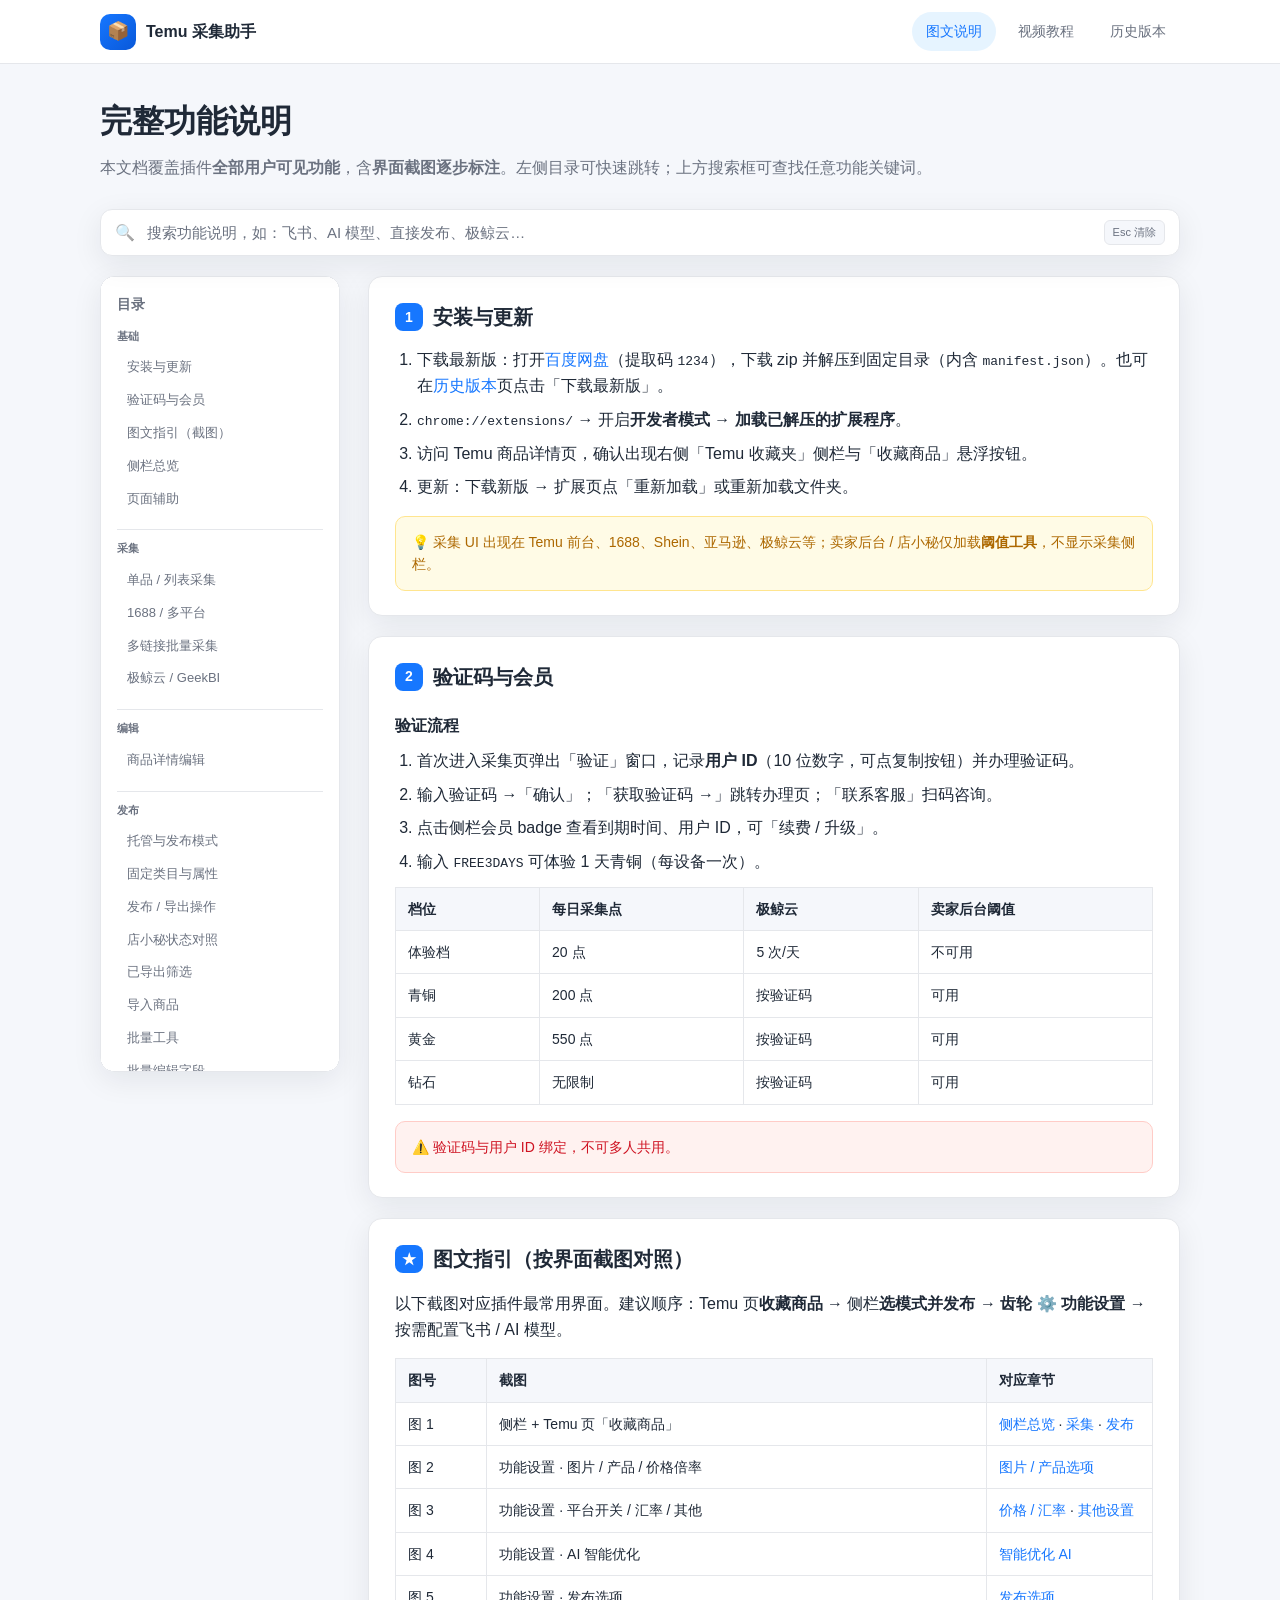
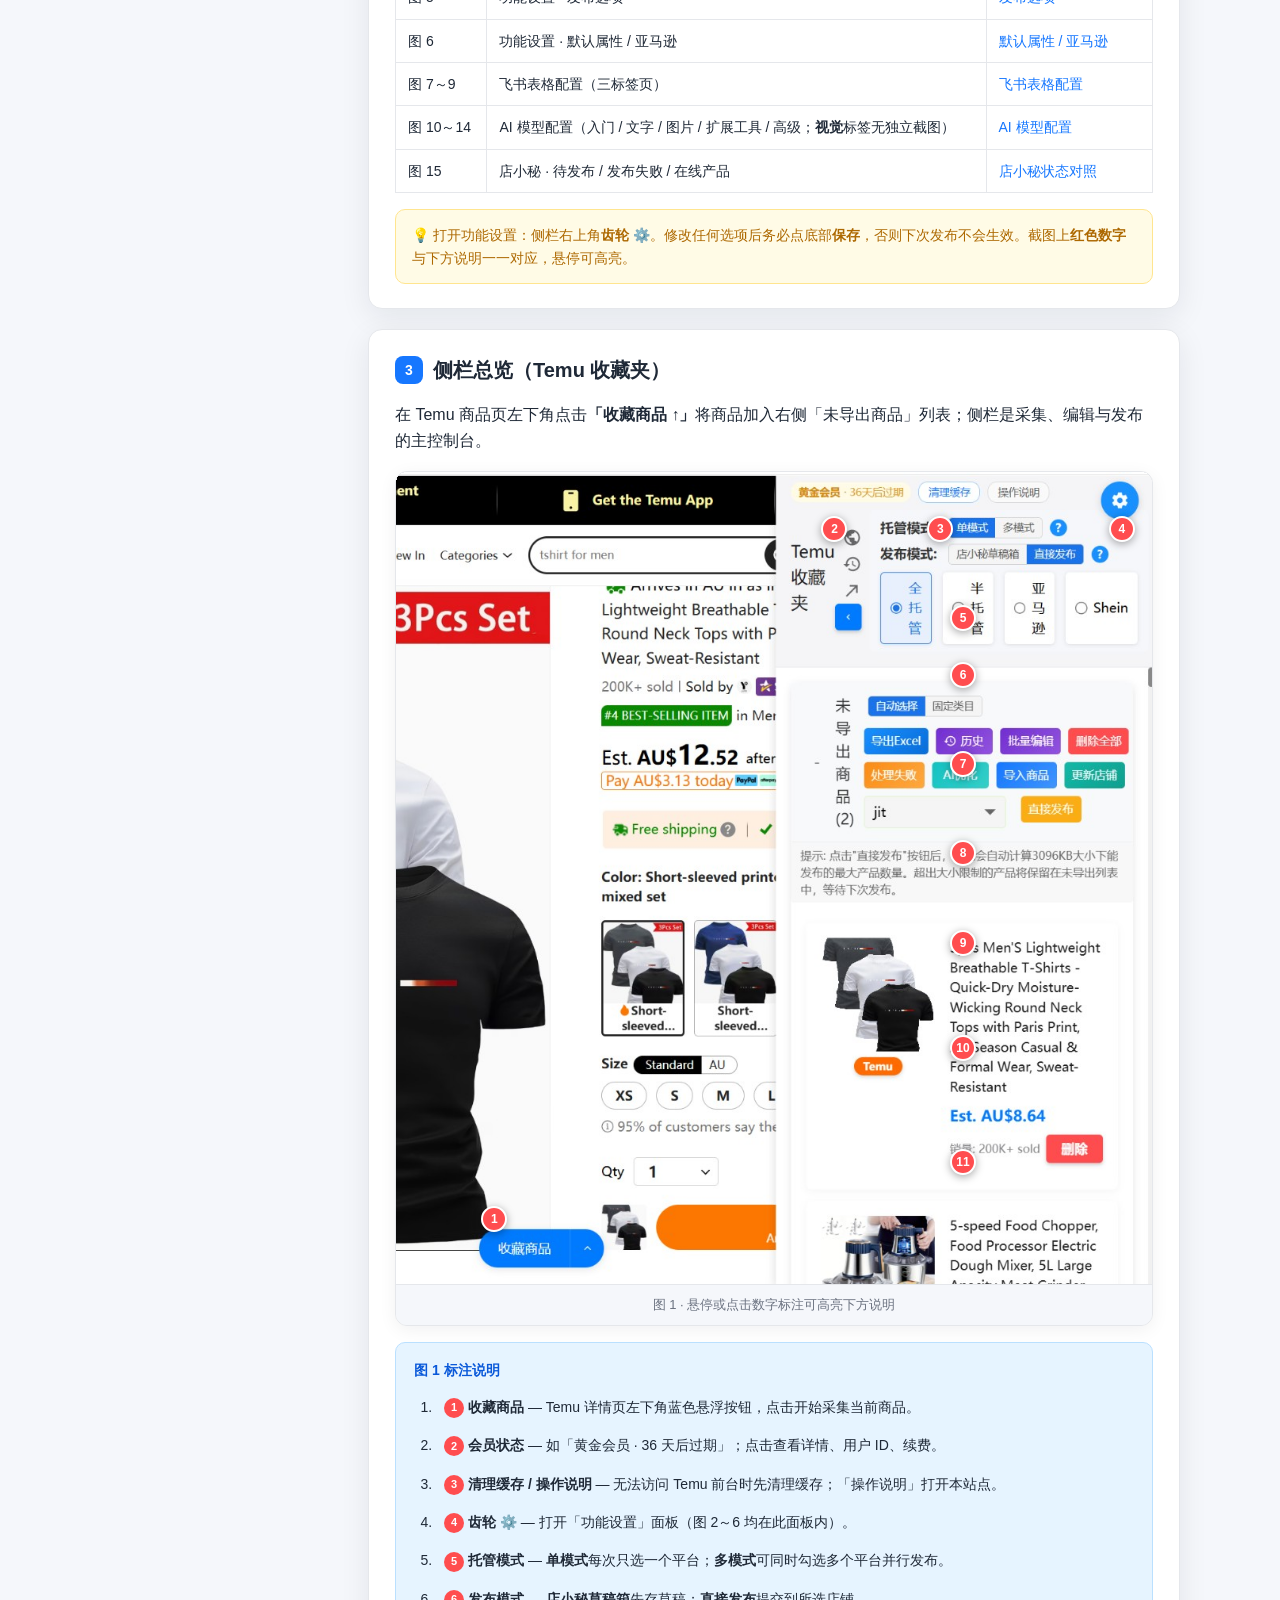
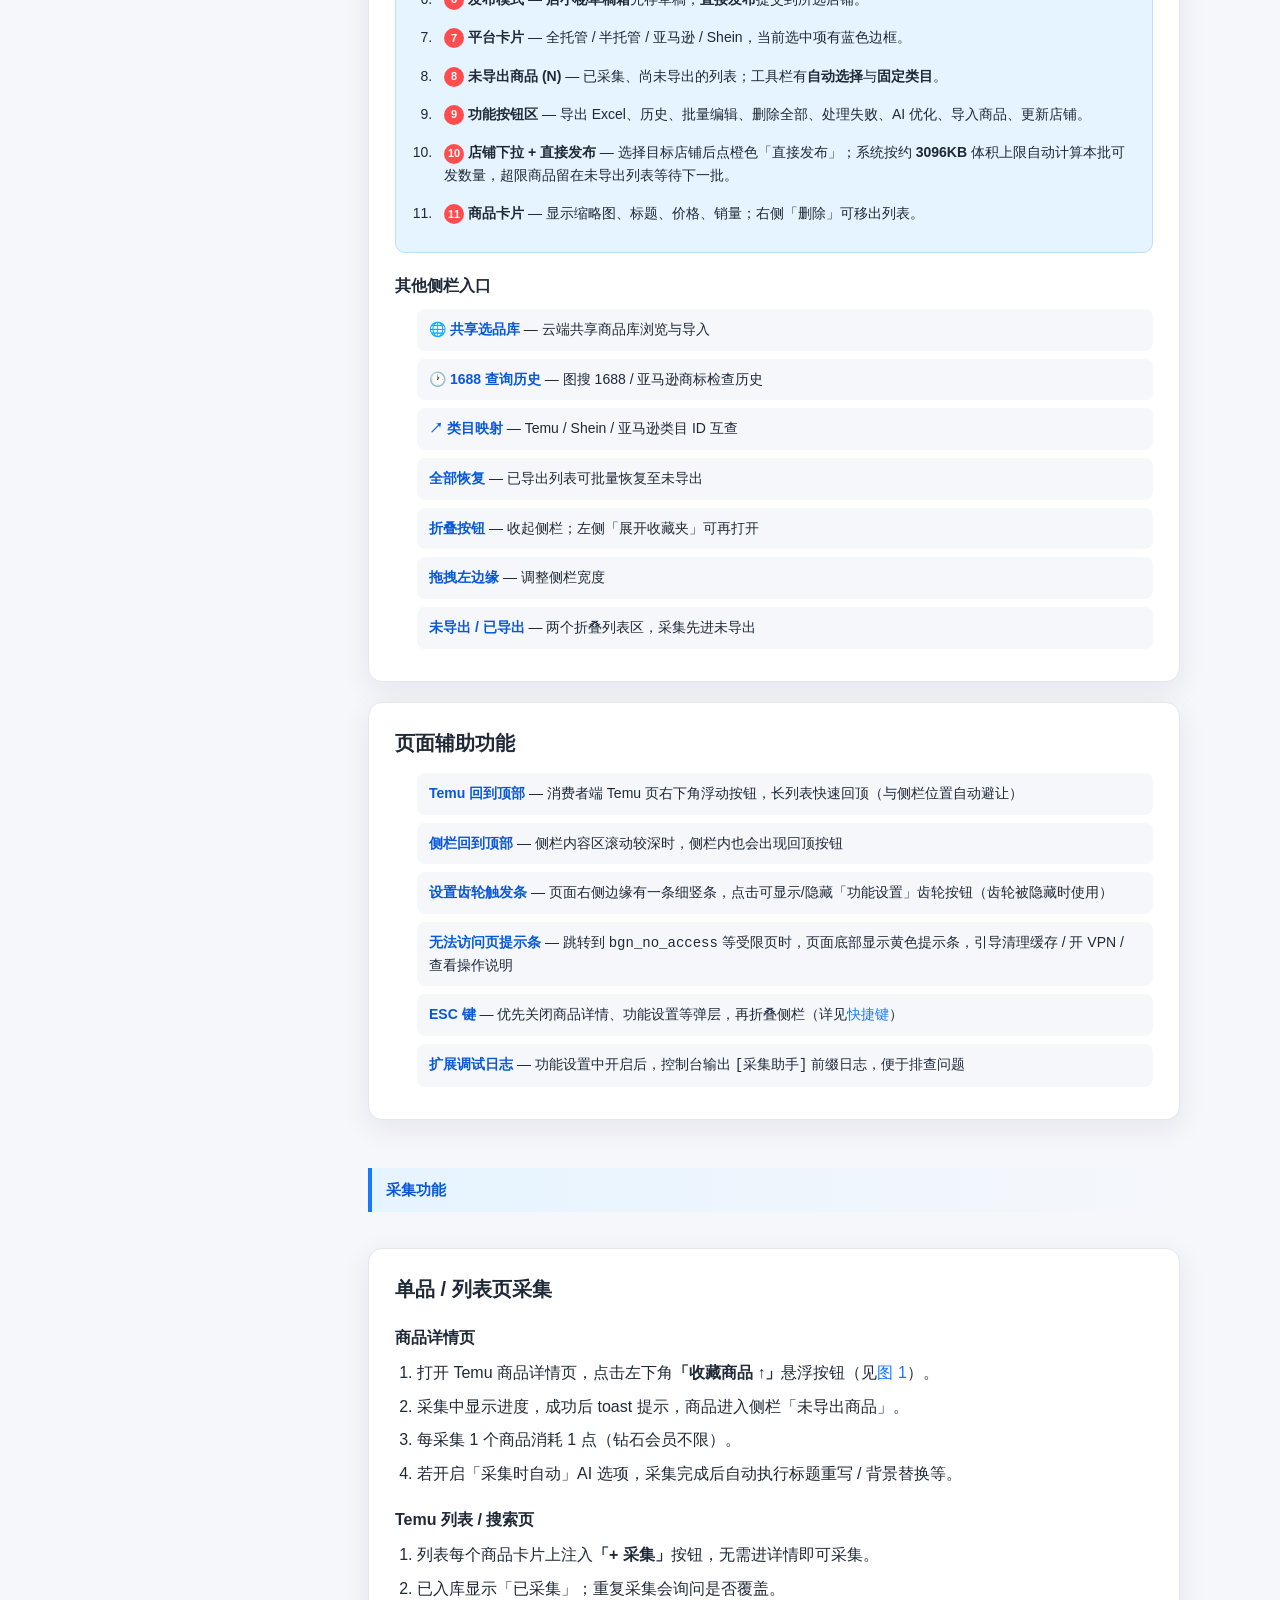
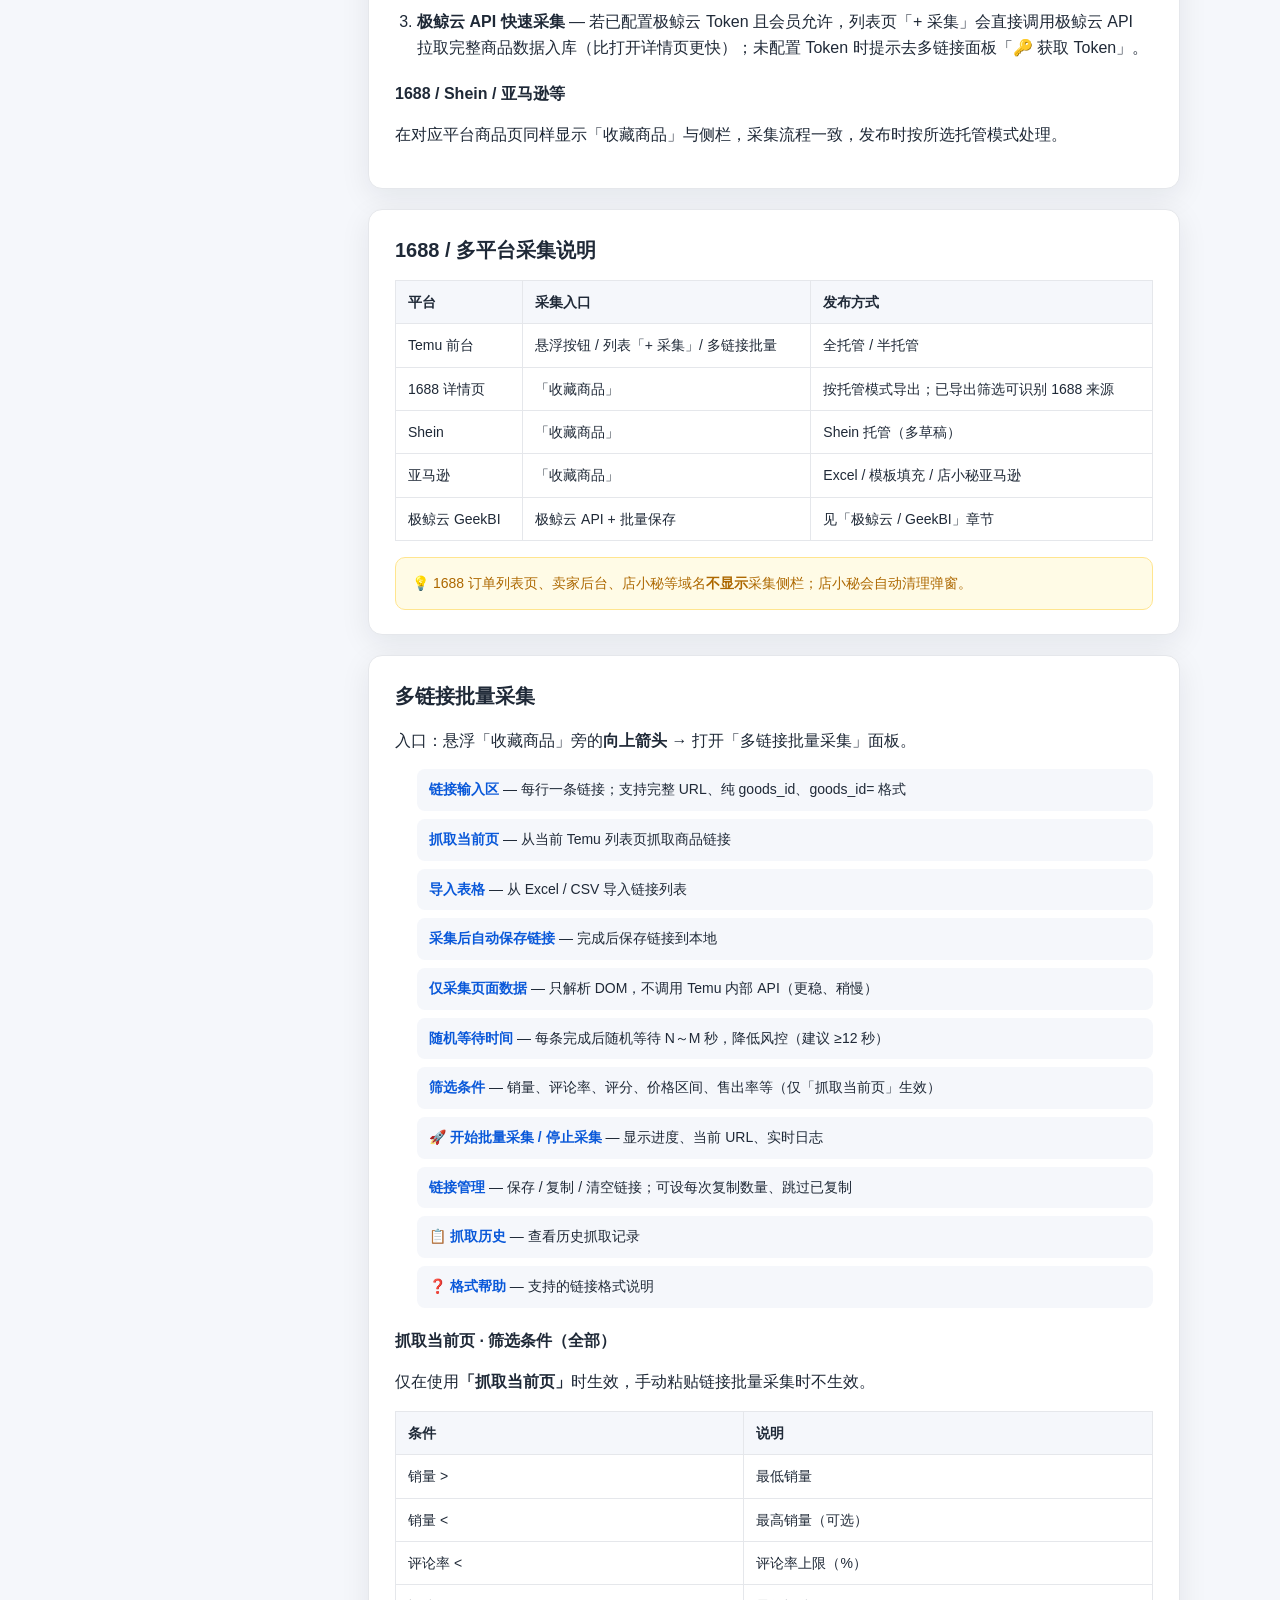
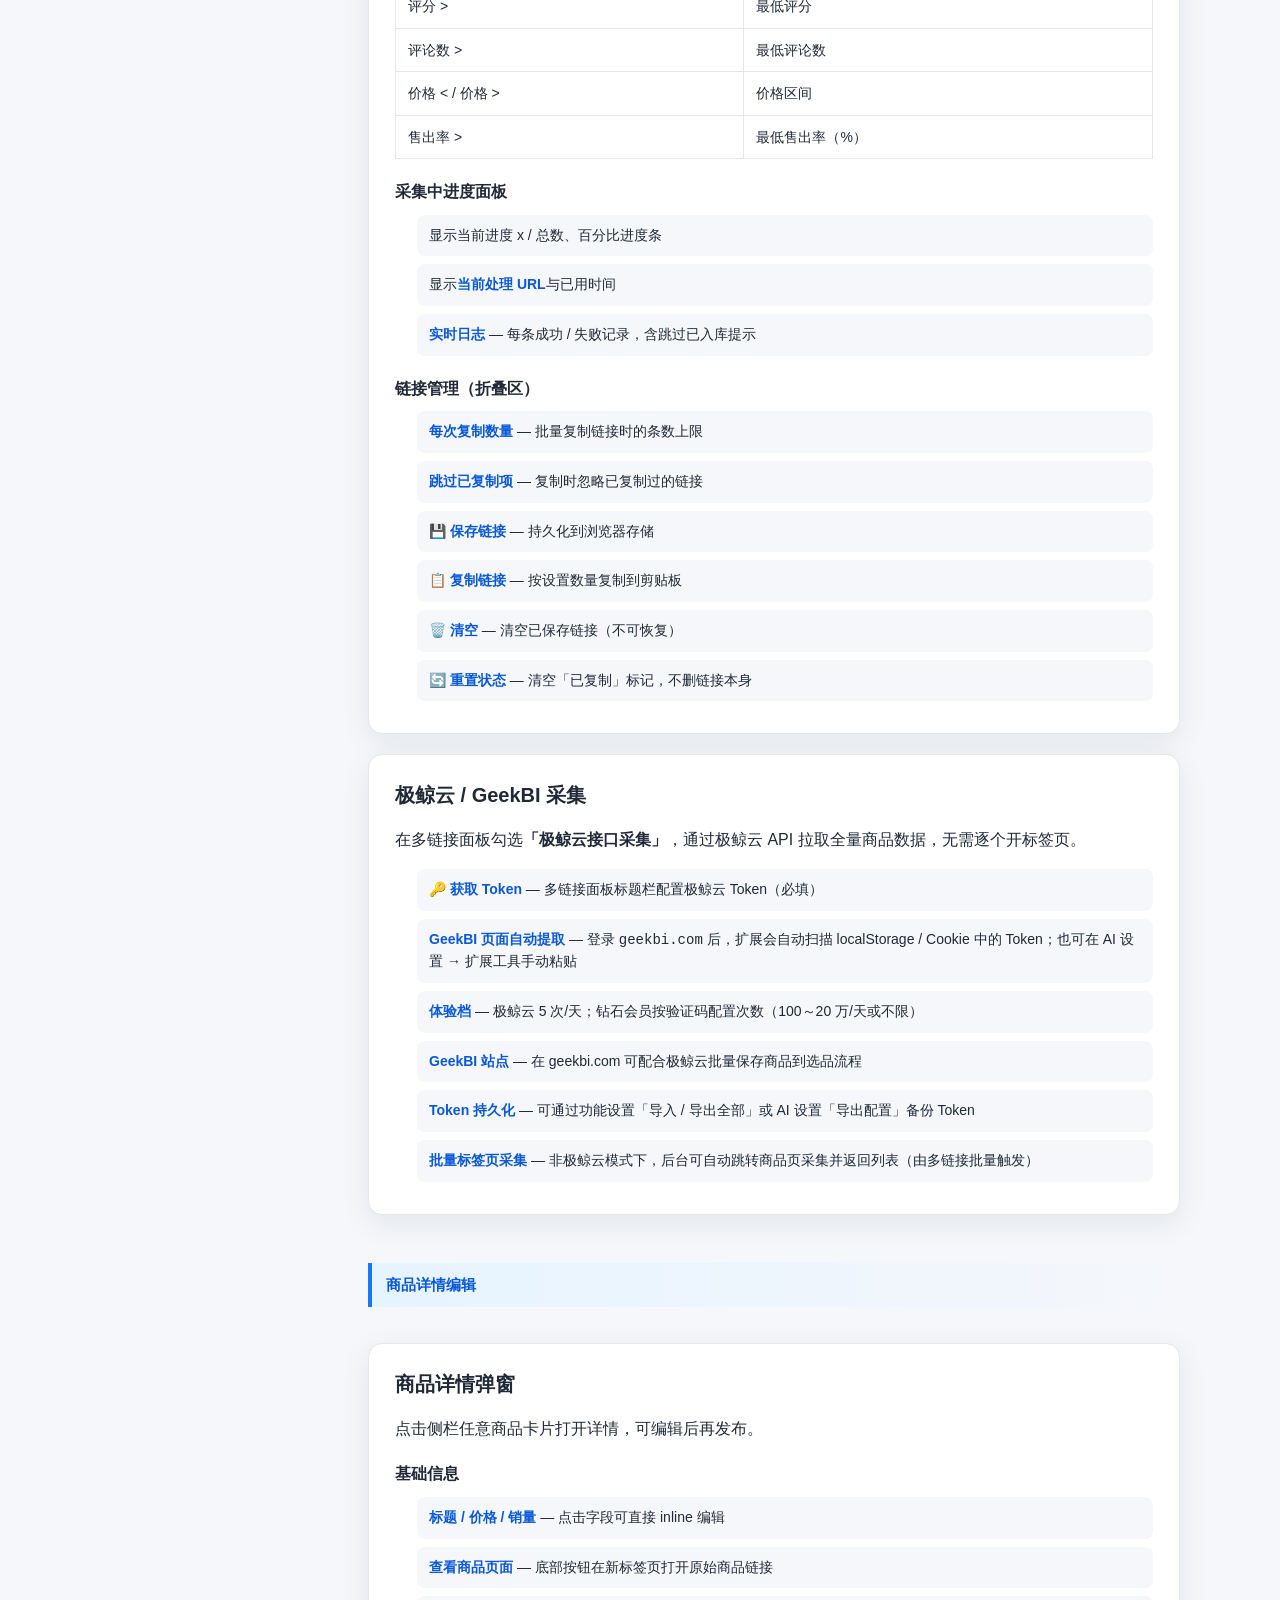
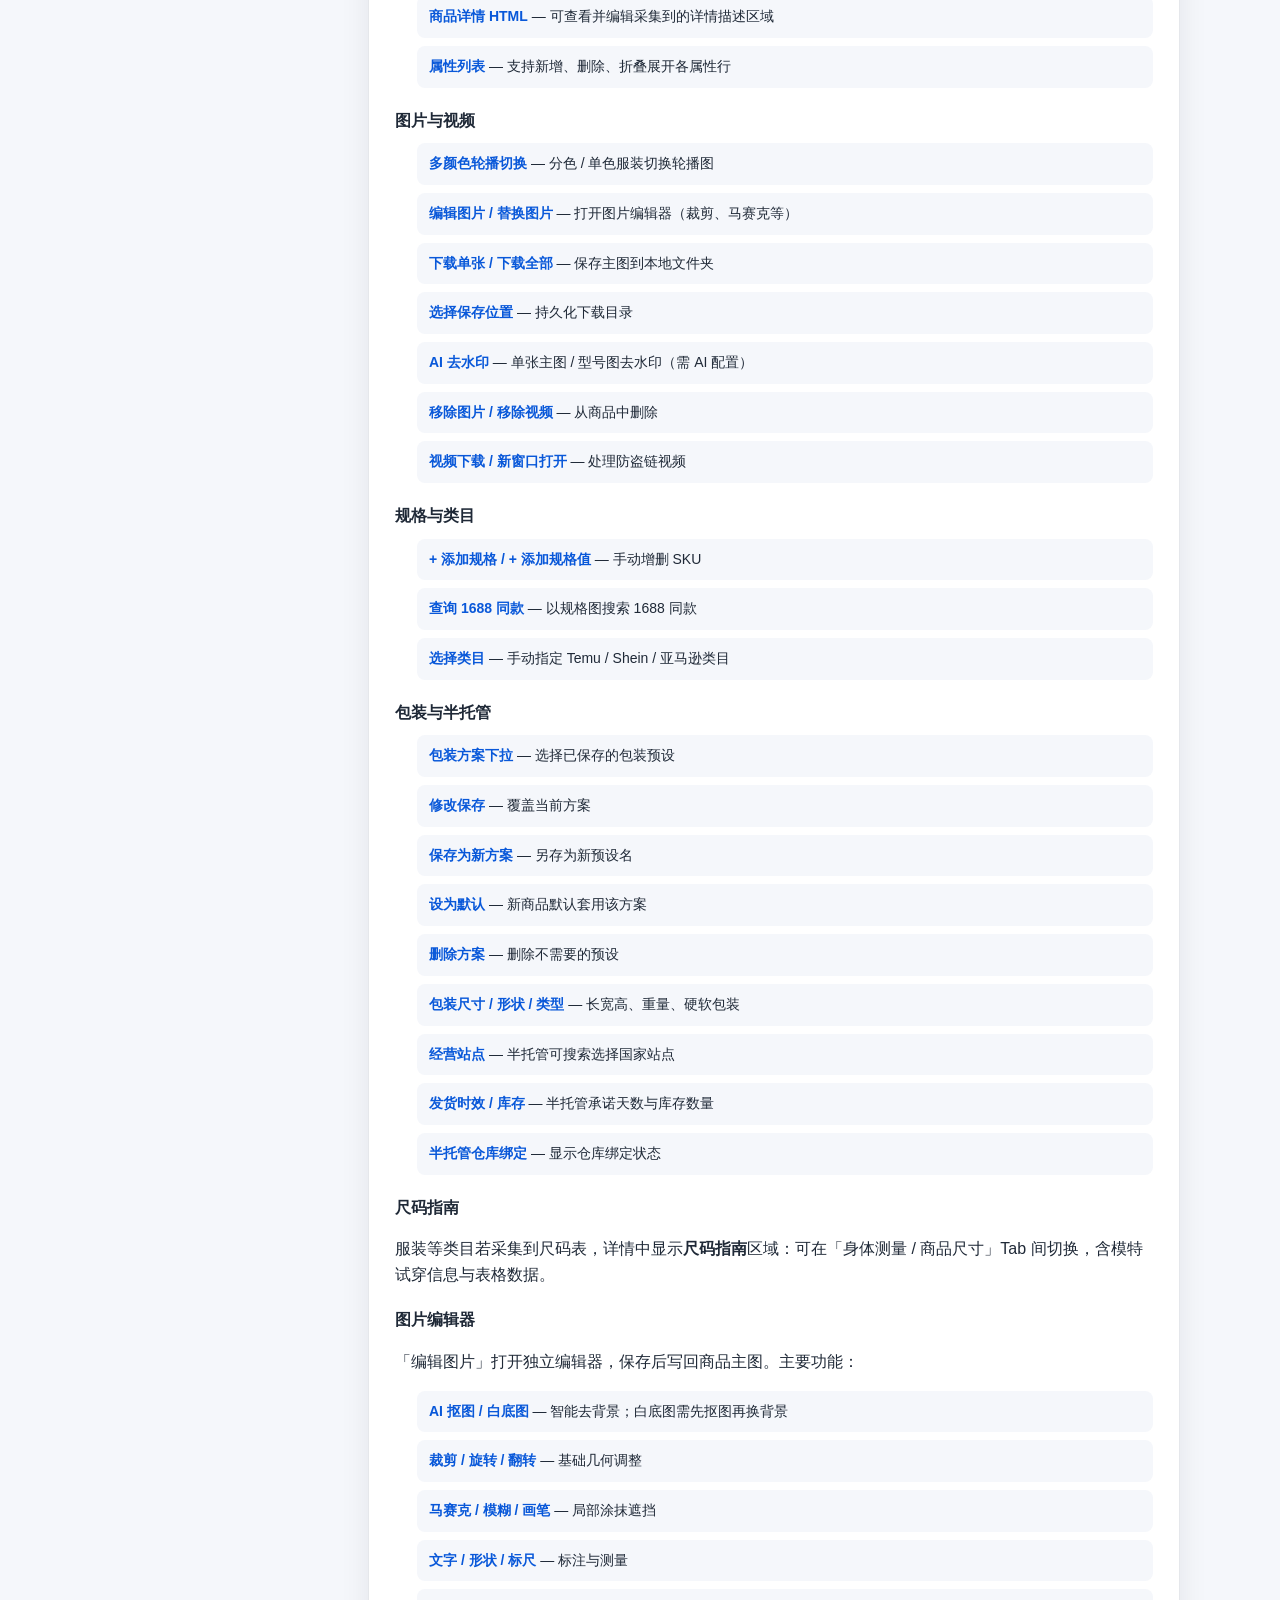
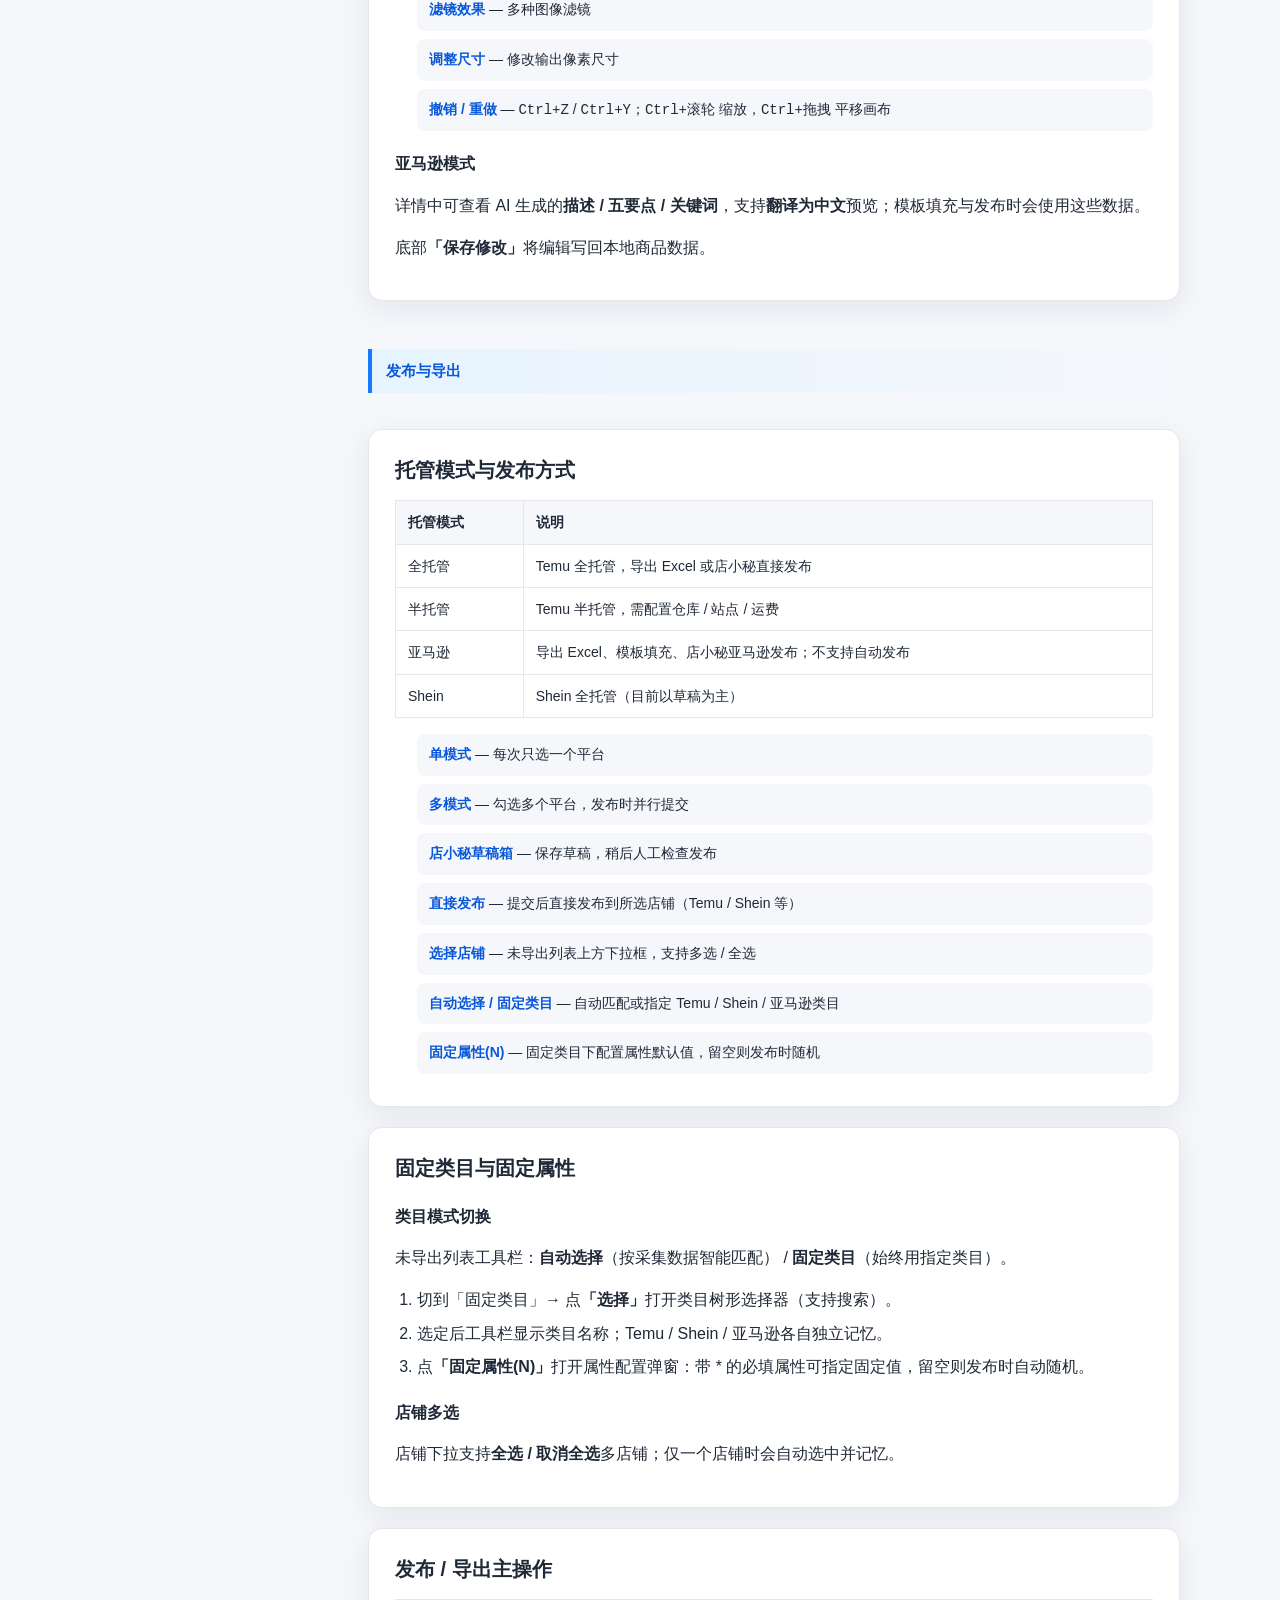
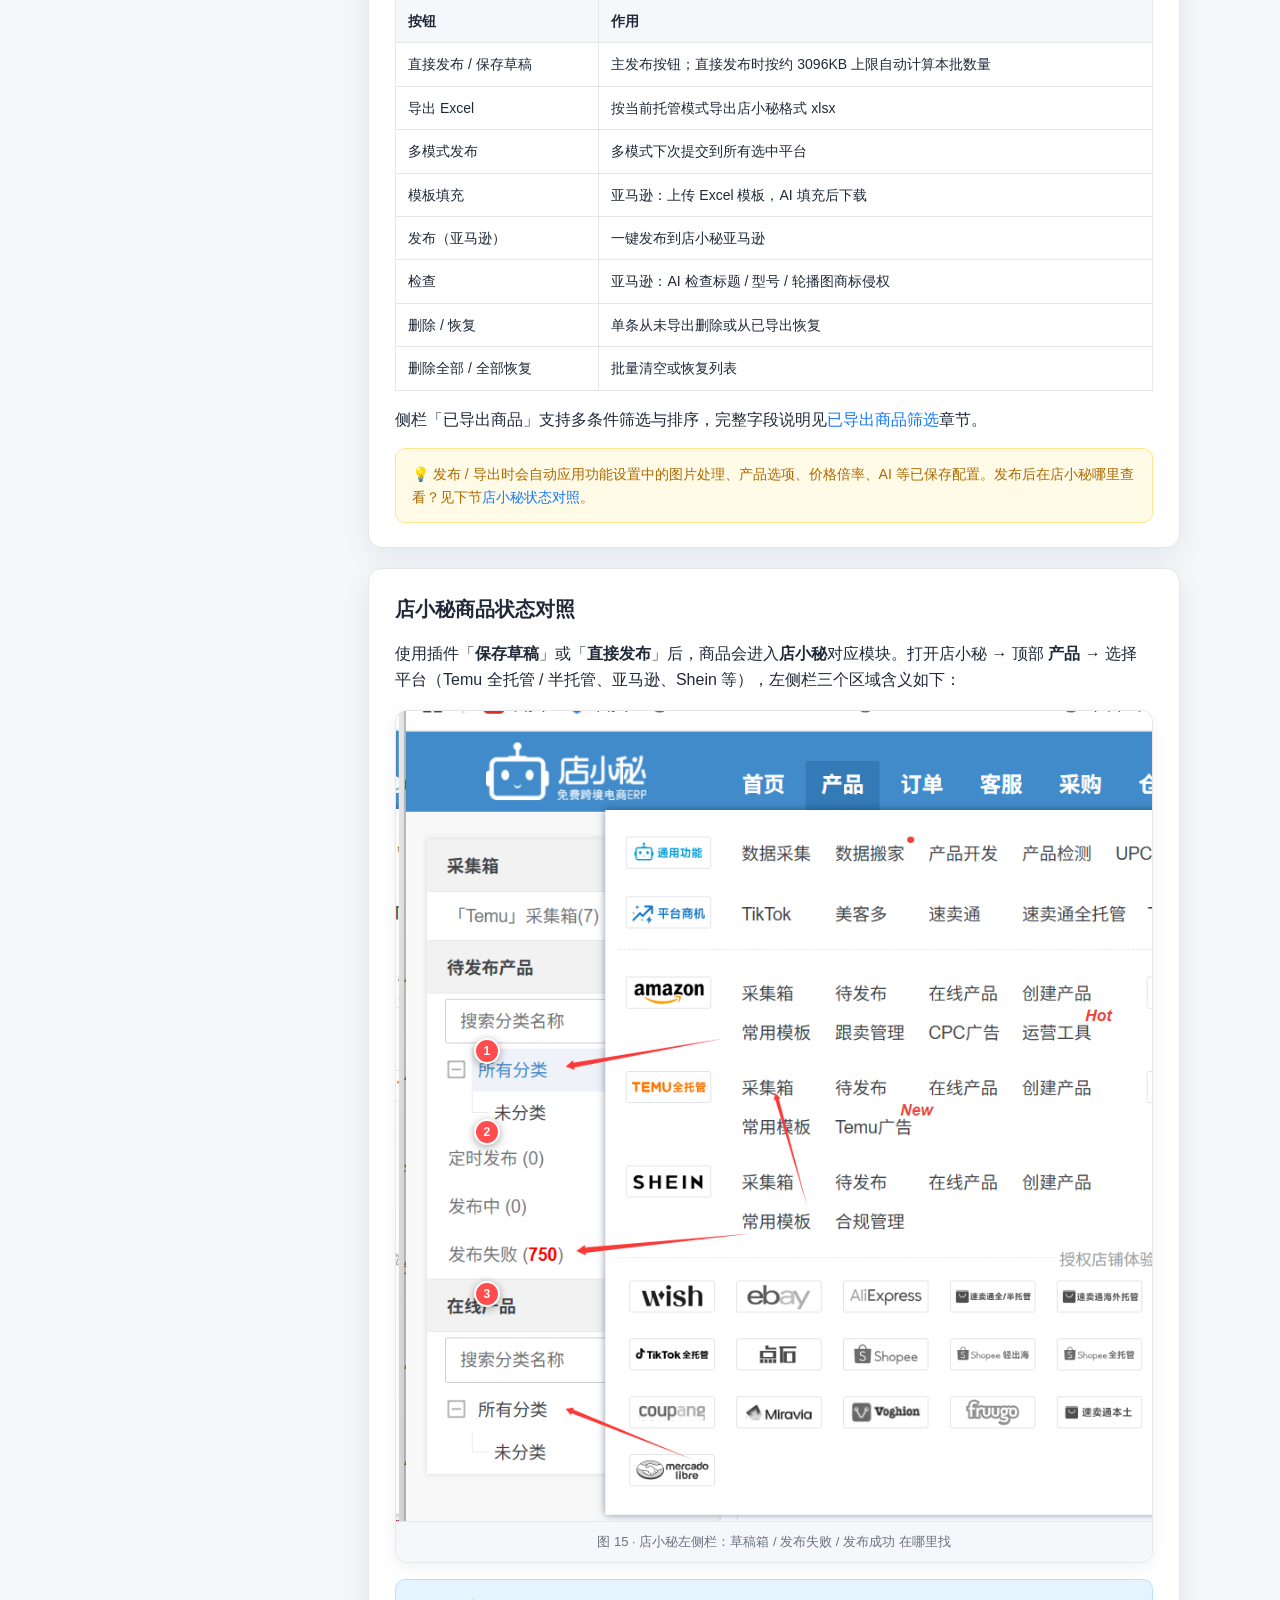
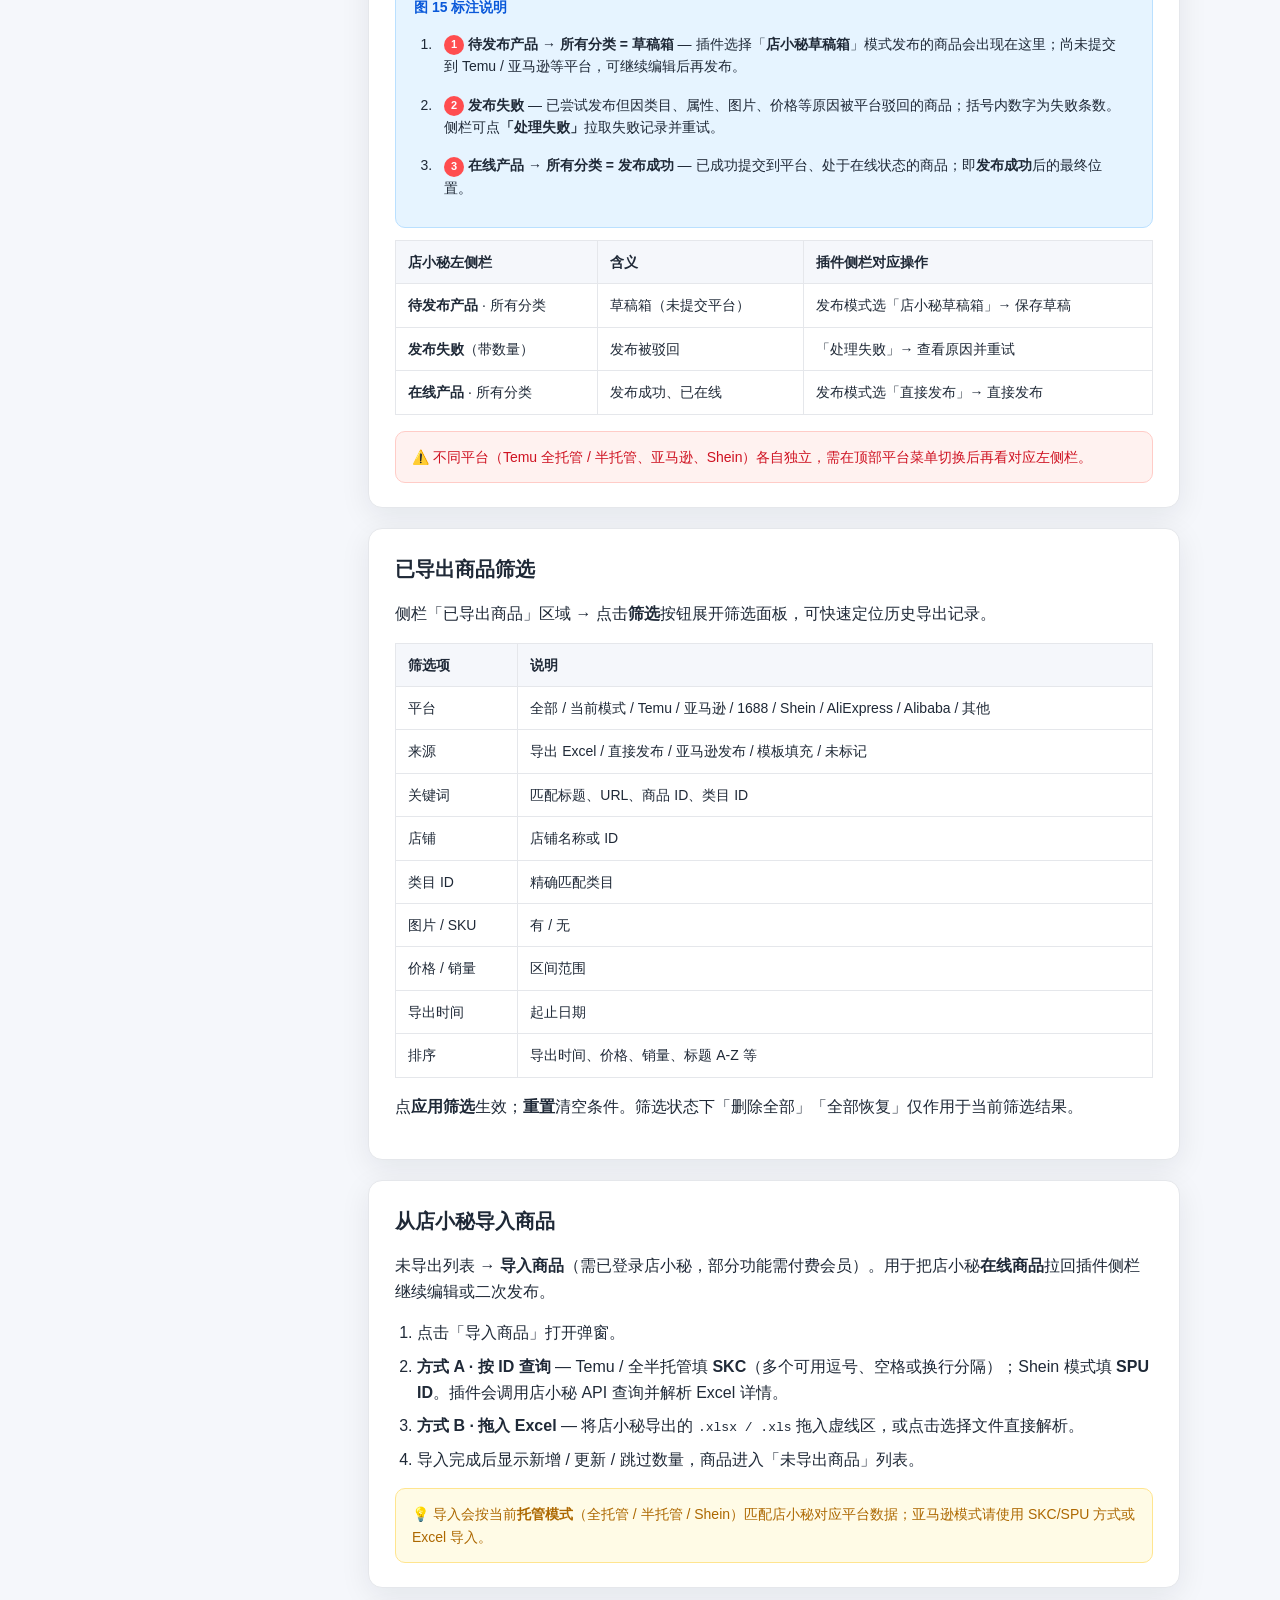
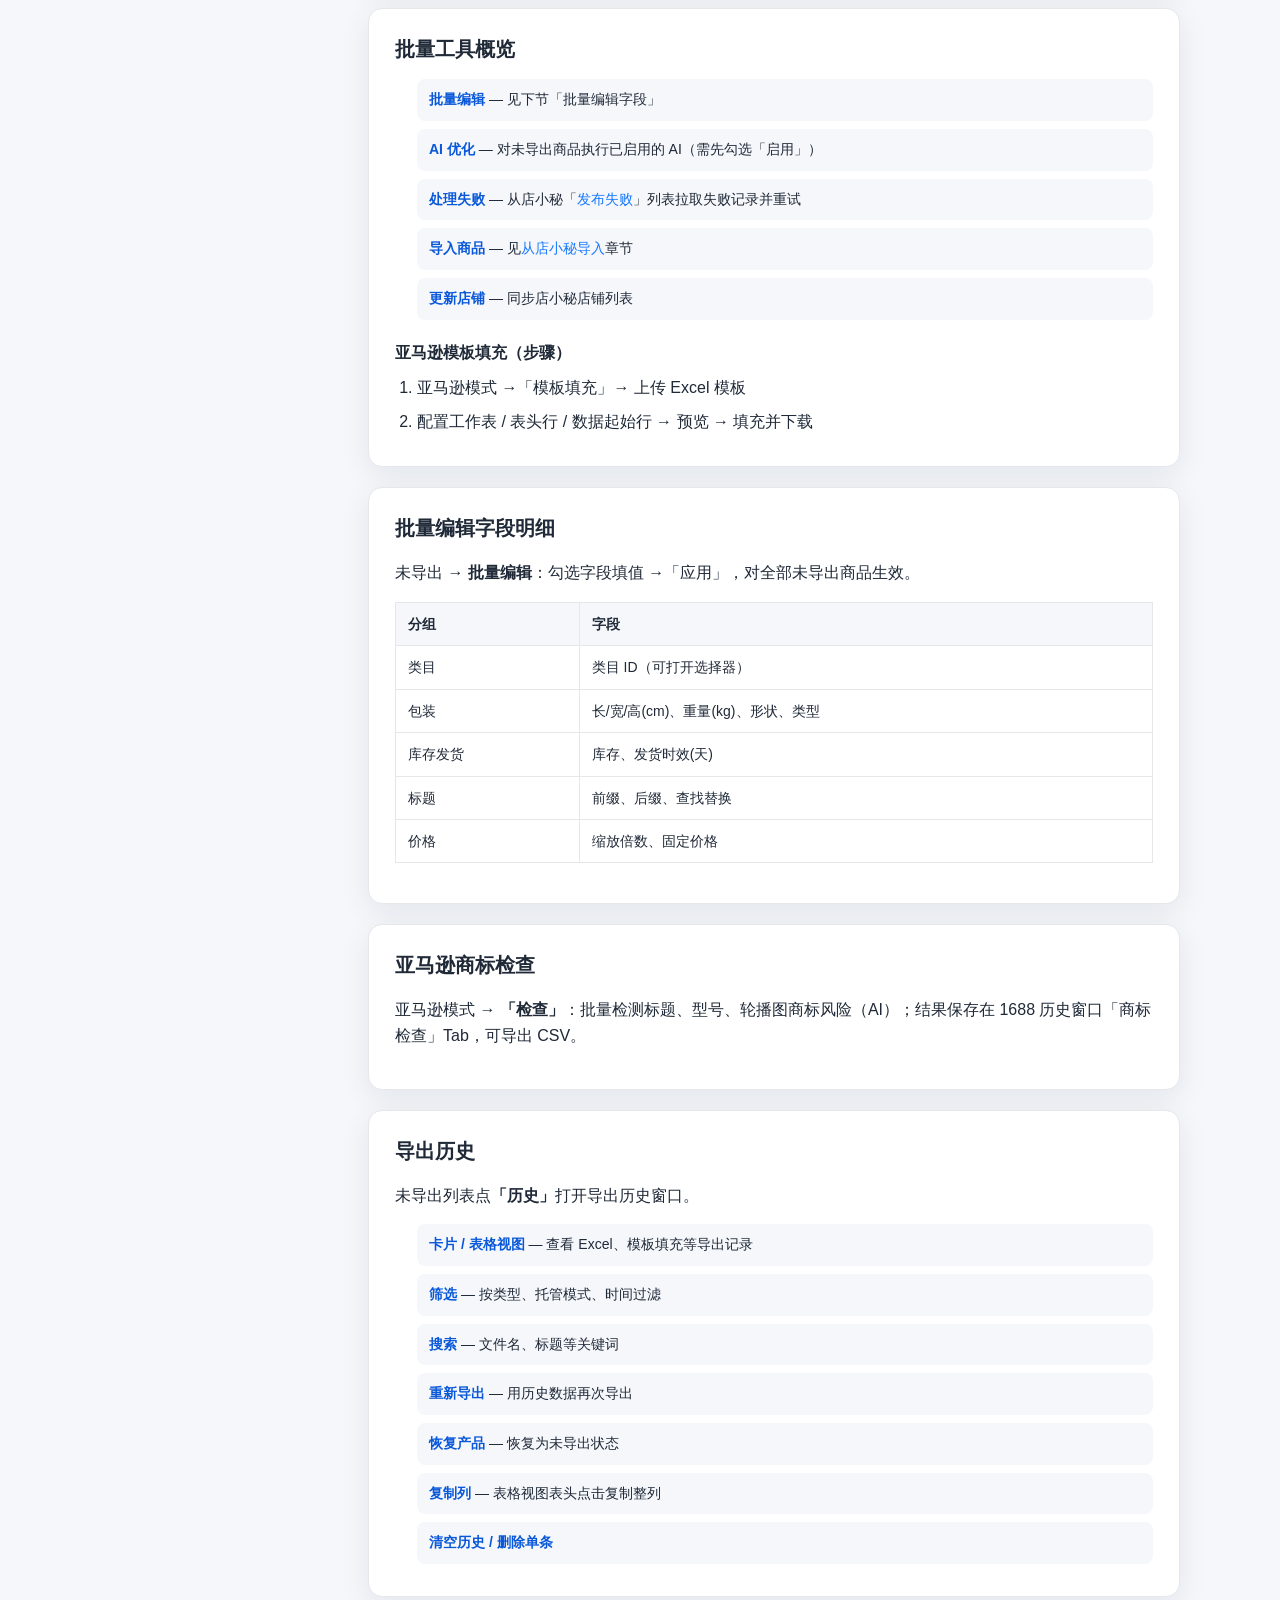
==== commit f5d18289: "优化操作说明首页并新增批量采集视频教程 补充最近功能卡片、桌面同步/妙手说明，并接入 Temu 免风控批量采集 B 站视频。  Co-authored-by: Cursor <cursoragent@" ====
--- a/guide/article.html
+++ b/guide/article.html
@@ -70,6 +70,8 @@
           <a href="#settings-price">价格 / 汇率</a>
           <a href="#settings-ai">智能优化 AI</a>
           <a href="#settings-publish">发布选项</a>
+          <a href="#erp-provider">店小秘 / 妙手</a>
+          <a href="#desktop-bridge">桌面同步</a>
           <a href="#settings-attr">默认属性 / 亚马逊</a>
           <a href="#settings-warehouse">半托仓库 / 飞书</a>
           <a href="#feishu-config">飞书表格配置</a>
@@ -668,11 +670,62 @@
               </ol>
             </div>
             <ul class="feature-list">
-              <li><strong>产品直接发布 / 保存至店小秘草稿箱</strong> — 默认发布方式（与侧栏「发布模式」联动）</li>
+              <li><strong>产品直接发布 / 保存至店小秘草稿箱</strong> — 默认发布方式（与侧栏「发布模式」联动；切换妙手后文案变为「妙手采集箱」）</li>
               <li><strong>启用自动发布</strong> — 未导出数量达到阈值 N 时自动发布</li>
               <li><strong>发布并行</strong> — 同时处理商品数（1～5）</li>
               <li><strong>限制发布规格数量</strong> — 最多发布 N 个 SKU；从开始或随机选取</li>
             </ul>
+          </section>
+
+          <section class="guide-block" id="erp-provider" data-search="店小秘 妙手 ERP 发布平台 91miaoshou 切换店铺">
+            <h2>店小秘 / 妙手切换</h2>
+            <p>插件支持两套 ERP 发布通道，<strong>同一时间只能选一个</strong>。店铺列表、草稿箱文案、更新店铺接口都会随选择切换，且各自记住上次选中的店铺。</p>
+            <ol>
+              <li>打开侧栏齿轮 → <strong>功能设置 → 发布选项</strong>。</li>
+              <li>在 <strong>ERP 平台</strong> 中选择「店小秘」或「妙手」。</li>
+              <li>若使用妙手：按提示填写妙手开放平台相关账号信息（本地保存），并到<a href="https://erp.91miaoshou.com/open_platform/index" target="_blank" rel="noopener">妙手开放平台</a>完成授权。</li>
+              <li>点底部<strong>保存</strong>，再回侧栏点<strong>更新店铺</strong>同步店铺列表。</li>
+              <li>侧栏发布模式会显示为「店小秘草稿箱」或「妙手采集箱」；「直接发布」逻辑不变。</li>
+            </ol>
+            <div class="tip-box">💡 切换 ERP 后若店铺下拉为空，先确认对应后台已绑定店铺，再点「更新店铺」。店小秘与妙手的店铺选择互不影响。</div>
+            <figure class="guide-figure" data-figure="fig-erp">
+              <div class="guide-figure-media">
+                <img src="../assets/guide/05-settings-publish.png" alt="功能设置中的发布选项（含 ERP 相关配置）" loading="lazy" />
+              </div>
+              <figcaption class="guide-caption">图 · 发布选项区域：在此切换默认发布方式，并配置店小秘 / 妙手</figcaption>
+            </figure>
+          </section>
+
+          <section class="guide-block" id="desktop-bridge" data-search="TemuDesk 桌面 同步 打开桌面 从桌面拉取 桌面未连接 desktop">
+            <h2>TemuDesk 桌面同步</h2>
+            <p>若已安装 <strong>TemuDesk</strong> 桌面应用，可在侧栏连接桌面端：采集商品自动同步、编辑后补丁同步，或手动从桌面拉取回侧栏。</p>
+            <h3 class="guide-sub">开启步骤</h3>
+            <ol>
+              <li>安装并启动 TemuDesk 桌面应用（与浏览器插件配套使用）。</li>
+              <li>侧栏齿轮 → 功能设置，找到<strong>桌面同步</strong>相关选项：
+                <ul>
+                  <li><strong>启用桌面同步</strong> — 总开关</li>
+                  <li><strong>显示桌面连接状态栏</strong> — 侧栏顶部显示「桌面未连接 / 已连接」</li>
+                  <li><strong>采集时自动同步到桌面</strong></li>
+                  <li><strong>编辑后同步到桌面</strong> — 侧栏编辑、批量编辑、AI 优化保存后推送</li>
+                  <li><strong>显示操作按钮</strong> — 「打开桌面 / 同步到桌面 / 从桌面拉取」</li>
+                </ul>
+              </li>
+              <li>保存设置后，确认状态栏变为已连接；必要时点「打开桌面」拉起应用。</li>
+            </ol>
+            <h3 class="guide-sub">侧栏按钮说明</h3>
+            <ul class="feature-list">
+              <li><strong>打开桌面</strong> — 启动 / 聚焦 TemuDesk</li>
+              <li><strong>同步到桌面</strong> — 将当前未导出列表推送到桌面端</li>
+              <li><strong>从桌面拉取</strong> — 合并更新桌面产品到侧栏列表</li>
+            </ul>
+            <div class="warn-box">⚠️ 状态长期显示「桌面未连接」时：确认桌面应用已运行、本机防火墙未拦截本地桥接端口，然后刷新 Temu 页面重试。</div>
+            <figure class="guide-figure" data-figure="fig-desktop">
+              <div class="guide-figure-media">
+                <img src="../assets/guide/01-sidepanel.png" alt="侧栏顶部区域（会员状态、清理缓存、操作说明与桌面状态栏所在位置）" loading="lazy" />
+              </div>
+              <figcaption class="guide-caption">图 · 侧栏顶部：启用桌面同步后，状态栏与操作按钮会出现在此区域</figcaption>
+            </figure>
           </section>
 
           <section class="guide-block" id="settings-attr">
@@ -1115,9 +1168,10 @@
                 <tr><td>采集</td><td>收藏商品、列表+采集、多链接批量、抓取当前页、导入表格、极鲸云、GeekBI、链接管理、抓取历史、实时日志</td><td><a href="#collect-single">采集</a> · <a href="#geekbi">极鲸云</a></td></tr>
                 <tr><td>侧栏</td><td>折叠/展开、拖拽宽度、会员、清理缓存、操作说明、齿轮设置、选品库、1688历史、类目映射、回顶</td><td><a href="#sidebar">侧栏</a> · <a href="#page-helpers">页面辅助</a></td></tr>
                 <tr><td>详情</td><td>轮播切换、图片编辑、下载、去水印、规格编辑、1688同款、尺码指南、包装方案、半托管字段、亚马逊关键词、保存修改</td><td><a href="#detail">商品详情</a></td></tr>
-                <tr><td>发布</td><td>单/多模式、四平台托管、草稿/直接发布、店铺多选、固定类目/属性、导出/发布/模板/检查、已导出筛选</td><td><a href="#publish-ops">发布</a> · <a href="#exported-filter">已导出筛选</a> · <a href="#dianxiaomi-status">店小秘状态</a></td></tr>
+                <tr><td>发布</td><td>单/多模式、四平台托管、草稿/直接发布、店小秘/妙手切换、店铺多选、固定类目/属性、导出/发布/模板/检查、已导出筛选</td><td><a href="#publish-ops">发布</a> · <a href="#erp-provider">店小秘/妙手</a> · <a href="#dianxiaomi-status">店小秘状态</a></td></tr>
+                <tr><td>桌面</td><td>TemuDesk 连接状态、打开桌面、同步到桌面、从桌面拉取、采集/编辑自动同步</td><td><a href="#desktop-bridge">桌面同步</a></td></tr>
                 <tr><td>批量</td><td>批量编辑、AI优化、处理失败、导入商品、更新店铺、导出历史、商标检查</td><td><a href="#batch-ops">批量工具</a> · <a href="#import-products">导入商品</a></td></tr>
-                <tr><td>设置</td><td>图片6项、产品8项、四平台倍率、汇率、AI6项+裂变、发布4项、默认属性、亚马逊默认、半托仓库、飞书3Tab、导入导出JSON、齿轮触发条</td><td><a href="#settings-image">功能设置</a> · <a href="#settings-warehouse">半托仓库</a> · <a href="#feishu-config">飞书</a></td></tr>
+                <tr><td>设置</td><td>图片6项、产品8项、四平台倍率、汇率、AI6项+裂变、发布4项、默认属性、亚马逊默认、半托仓库、飞书3Tab、桌面同步开关、导入导出JSON、齿轮触发条</td><td><a href="#settings-image">功能设置</a> · <a href="#settings-warehouse">半托仓库</a> · <a href="#feishu-config">飞书</a> · <a href="#desktop-bridge">桌面</a></td></tr>
                 <tr><td>AI</td><td>文字/图片/视觉模型、提示词方案、cURL导入、测试Cookie、扣子测试、飞书测试连接</td><td><a href="#ai-panel">AI 模型配置</a></td></tr>
                 <tr><td>卖家后台</td><td>自动核价、定时拒绝、待发货、备货单（接单/加入发货台/取消）、核价数据、日志、执行记录、一键拒绝、清弹窗</td><td><a href="#threshold">申报价格阈值</a></td></tr>
               </tbody>
--- a/css/style.css
+++ b/css/style.css
@@ -85,6 +85,25 @@
   text-decoration: none;
 }
 
+.brand-text {
+  display: flex;
+  flex-direction: column;
+  gap: 1px;
+  line-height: 1.2;
+}
+
+.brand-name {
+  font-size: 16px;
+  font-weight: 700;
+}
+
+.brand-sub {
+  font-size: 11px;
+  font-weight: 500;
+  color: var(--text-secondary);
+  letter-spacing: 0.02em;
+}
+
 .brand-icon {
   width: 36px;
   height: 36px;
@@ -94,6 +113,7 @@
   display: grid;
   place-items: center;
   font-size: 18px;
+  flex-shrink: 0;
 }
 
 .nav-links {
@@ -140,8 +160,20 @@
 
 /* Hero */
 .hero {
-  padding: 48px 0 32px;
+  padding: 36px 0 20px;
   text-align: center;
+}
+
+.hero-home {
+  display: grid;
+  grid-template-columns: minmax(0, 1.4fr) minmax(260px, 0.8fr);
+  gap: 20px;
+  align-items: stretch;
+  text-align: left;
+}
+
+.hero-main {
+  padding: 8px 4px 0;
 }
 
 .hero-badge {
@@ -156,17 +188,34 @@
 }
 
 .hero h1 {
-  margin: 0 0 12px;
-  font-size: clamp(28px, 5vw, 40px);
+  margin: 0 0 10px;
+  font-size: clamp(24px, 4vw, 34px);
   line-height: 1.25;
   letter-spacing: -0.02em;
 }
 
 .hero p {
-  margin: 0 auto;
-  max-width: 640px;
-  color: var(--text-secondary);
-  font-size: 16px;
+  margin: 0 0 18px;
+  max-width: 560px;
+  color: var(--text-secondary);
+  font-size: 15px;
+}
+
+.hero-aside {
+  display: flex;
+}
+
+.hero-aside .download-banner {
+  margin: 0;
+  max-width: none;
+  width: 100%;
+  flex-direction: column;
+  align-items: flex-start;
+  justify-content: space-between;
+}
+
+.hero-aside .download-banner .btn {
+  width: 100%;
 }
 
 .download-banner {
@@ -198,12 +247,16 @@
   color: var(--text);
 }
 
+.home-choices {
+  margin-top: 8px;
+}
+
 /* Choice cards */
 .choice-grid {
   display: grid;
   grid-template-columns: repeat(2, minmax(0, 1fr));
-  gap: 20px;
-  margin: 40px 0 56px;
+  gap: 16px;
+  margin: 8px 0 28px;
 }
 
 .choice-card {
@@ -306,15 +359,15 @@
 
 /* Section */
 .section {
-  margin-bottom: 48px;
+  margin-bottom: 36px;
 }
 
 .section-header {
   display: flex;
-  align-items: center;
+  align-items: flex-end;
   justify-content: space-between;
   gap: 12px;
-  margin-bottom: 20px;
+  margin-bottom: 16px;
 }
 
 .section-header h2 {
@@ -322,9 +375,157 @@
   font-size: 22px;
 }
 
+.section-desc {
+  margin: 6px 0 0;
+  color: var(--text-secondary);
+  font-size: 13px;
+}
+
 .section-header a {
   font-size: 14px;
   white-space: nowrap;
+}
+
+/* Recent feature cards */
+.feature-card-grid {
+  display: grid;
+  grid-template-columns: repeat(4, minmax(0, 1fr));
+  gap: 14px;
+}
+
+.feature-card {
+  display: flex;
+  flex-direction: column;
+  background: var(--surface);
+  border: 1px solid var(--border);
+  border-radius: var(--radius);
+  overflow: hidden;
+  box-shadow: var(--shadow);
+  text-decoration: none;
+  color: inherit;
+  transition: transform 0.2s, box-shadow 0.2s, border-color 0.2s;
+  min-height: 100%;
+}
+
+.feature-card:hover {
+  transform: translateY(-3px);
+  box-shadow: var(--shadow-hover);
+  border-color: #91caff;
+  text-decoration: none;
+}
+
+.feature-card-cover {
+  position: relative;
+  aspect-ratio: 16 / 9;
+  background: #eef2f7;
+  overflow: hidden;
+}
+
+.feature-card-cover img {
+  width: 100%;
+  height: 100%;
+  object-fit: cover;
+  object-position: top center;
+  display: block;
+}
+
+.feature-card-tag {
+  position: absolute;
+  top: 10px;
+  left: 10px;
+  padding: 3px 8px;
+  border-radius: 999px;
+  background: rgba(15, 23, 42, 0.72);
+  color: #fff;
+  font-size: 11px;
+  font-weight: 600;
+  backdrop-filter: blur(4px);
+}
+
+.feature-card-body {
+  display: flex;
+  flex-direction: column;
+  gap: 8px;
+  padding: 14px 14px 16px;
+  flex: 1;
+}
+
+.feature-card-body h3 {
+  margin: 0;
+  font-size: 15px;
+  line-height: 1.35;
+}
+
+.feature-card-body p {
+  margin: 0;
+  color: var(--text-secondary);
+  font-size: 12px;
+  line-height: 1.5;
+}
+
+.feature-card-steps {
+  margin: 2px 0 0;
+  padding-left: 16px;
+  color: var(--text);
+  font-size: 12px;
+  line-height: 1.55;
+}
+
+.feature-card-steps li {
+  margin: 2px 0;
+}
+
+.feature-card-cta {
+  margin-top: auto;
+  padding-top: 8px;
+  font-size: 13px;
+  font-weight: 600;
+  color: var(--primary);
+}
+
+.quick-grid {
+  background: var(--surface);
+  border: 1px solid var(--border);
+  border-radius: var(--radius);
+  padding: 20px 22px;
+  box-shadow: var(--shadow);
+}
+
+.quick-grid h2 {
+  margin: 0 0 12px;
+  font-size: 18px;
+}
+
+.quick-chips {
+  display: flex;
+  flex-wrap: wrap;
+  gap: 8px;
+}
+
+.quick-chip {
+  display: inline-flex;
+  align-items: center;
+  padding: 8px 12px;
+  border-radius: 999px;
+  background: var(--bg);
+  border: 1px solid var(--border);
+  color: var(--text);
+  font-size: 13px;
+  text-decoration: none;
+  transition: border-color 0.15s, background 0.15s, color 0.15s;
+}
+
+.quick-chip:hover {
+  border-color: #91caff;
+  background: var(--primary-light);
+  color: var(--primary-dark);
+  text-decoration: none;
+}
+
+.quick-note {
+  margin: 12px 0 0;
+  color: var(--text-secondary);
+  font-size: 12px;
 }
 
 /* Version timeline */
@@ -832,7 +1033,11 @@
   display: flex;
   gap: 10px;
   max-width: 560px;
-  margin: 0 auto 28px;
+  margin: 0;
+}
+
+.hero-home .home-search {
+  max-width: none;
 }
 
 .home-search-input {
@@ -1115,9 +1320,29 @@
 }
 
 /* Responsive */
+@media (max-width: 1100px) {
+  .feature-card-grid {
+    grid-template-columns: repeat(3, minmax(0, 1fr));
+  }
+}
+
 @media (max-width: 860px) {
+  .hero-home {
+    grid-template-columns: 1fr;
+    text-align: left;
+  }
+
   .choice-grid {
     grid-template-columns: 1fr;
+  }
+
+  .feature-card-grid {
+    grid-template-columns: repeat(2, minmax(0, 1fr));
+  }
+
+  .section-header {
+    align-items: flex-start;
+    flex-direction: column;
   }
 
   .guide-layout {
@@ -1158,3 +1383,13 @@
     font-size: 10px;
   }
 }
+
+@media (max-width: 560px) {
+  .feature-card-grid {
+    grid-template-columns: 1fr;
+  }
+
+  .brand-sub {
+    display: none;
+  }
+}
